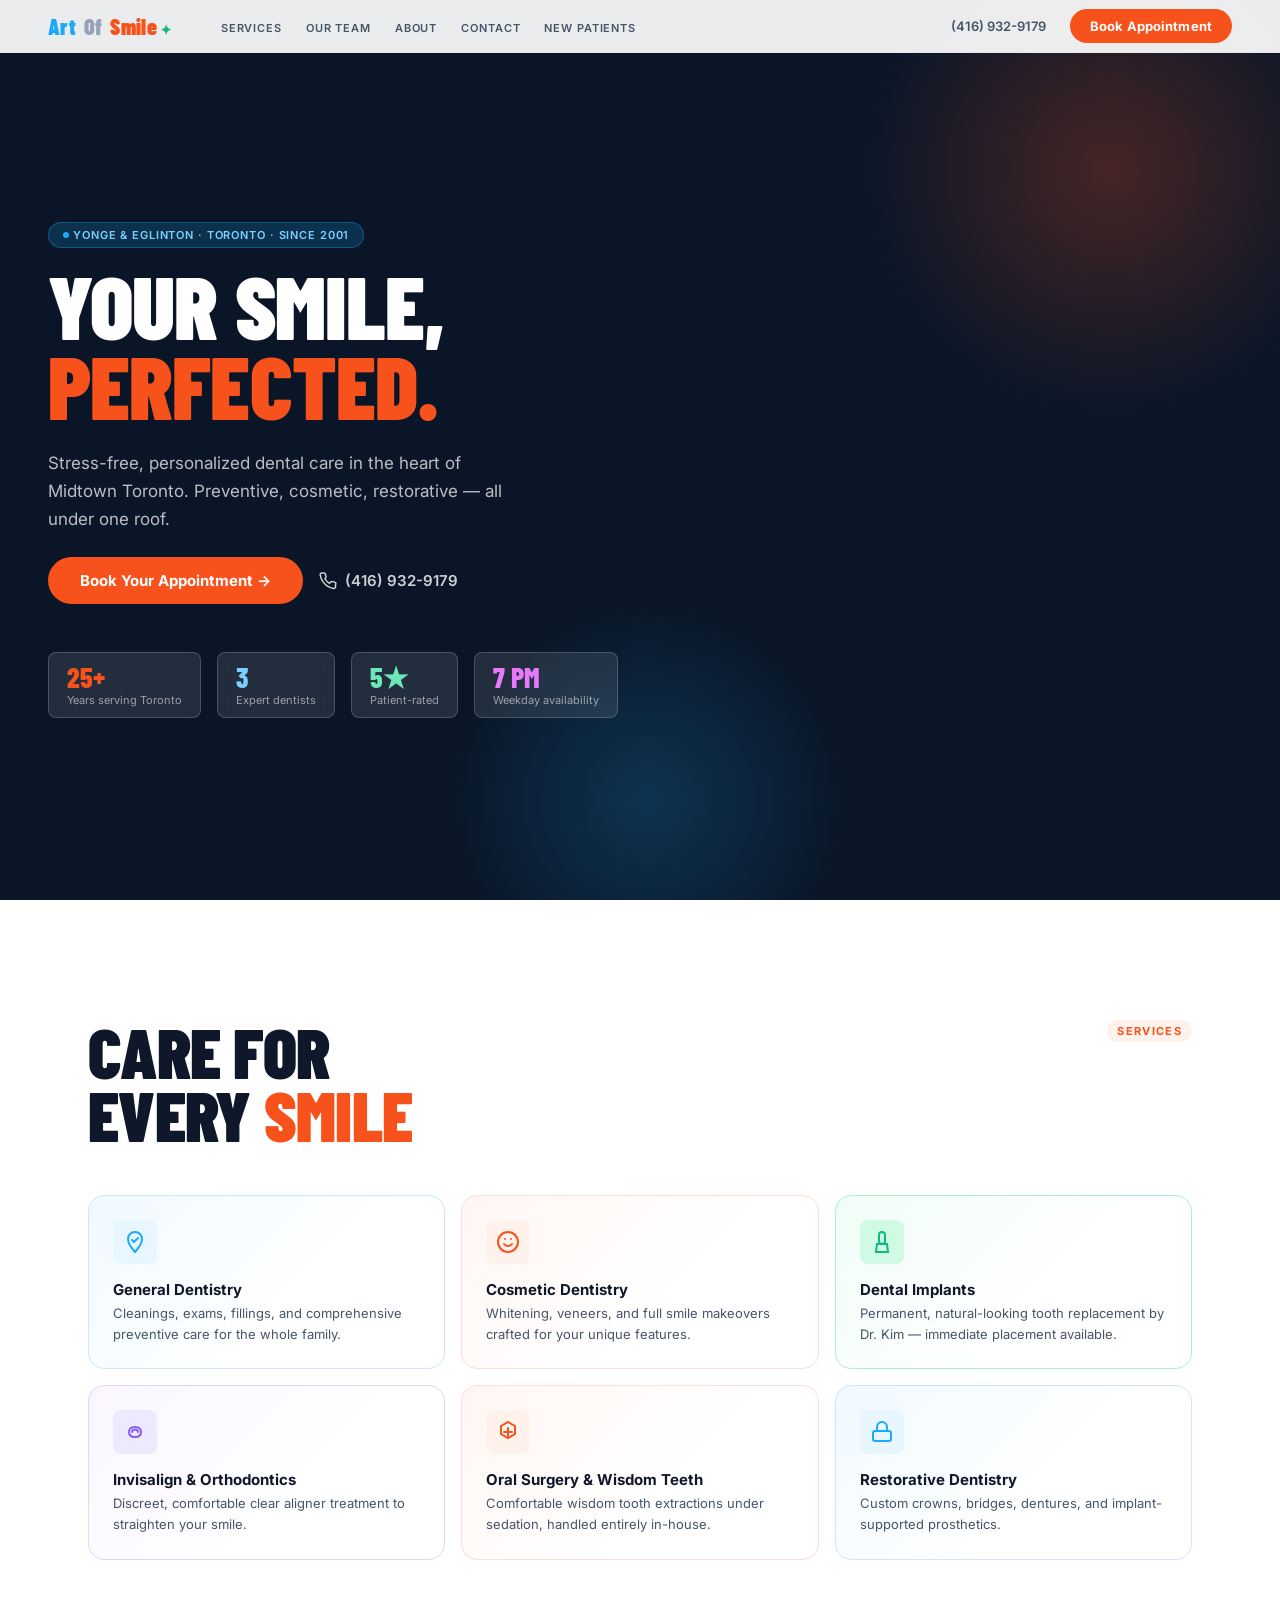
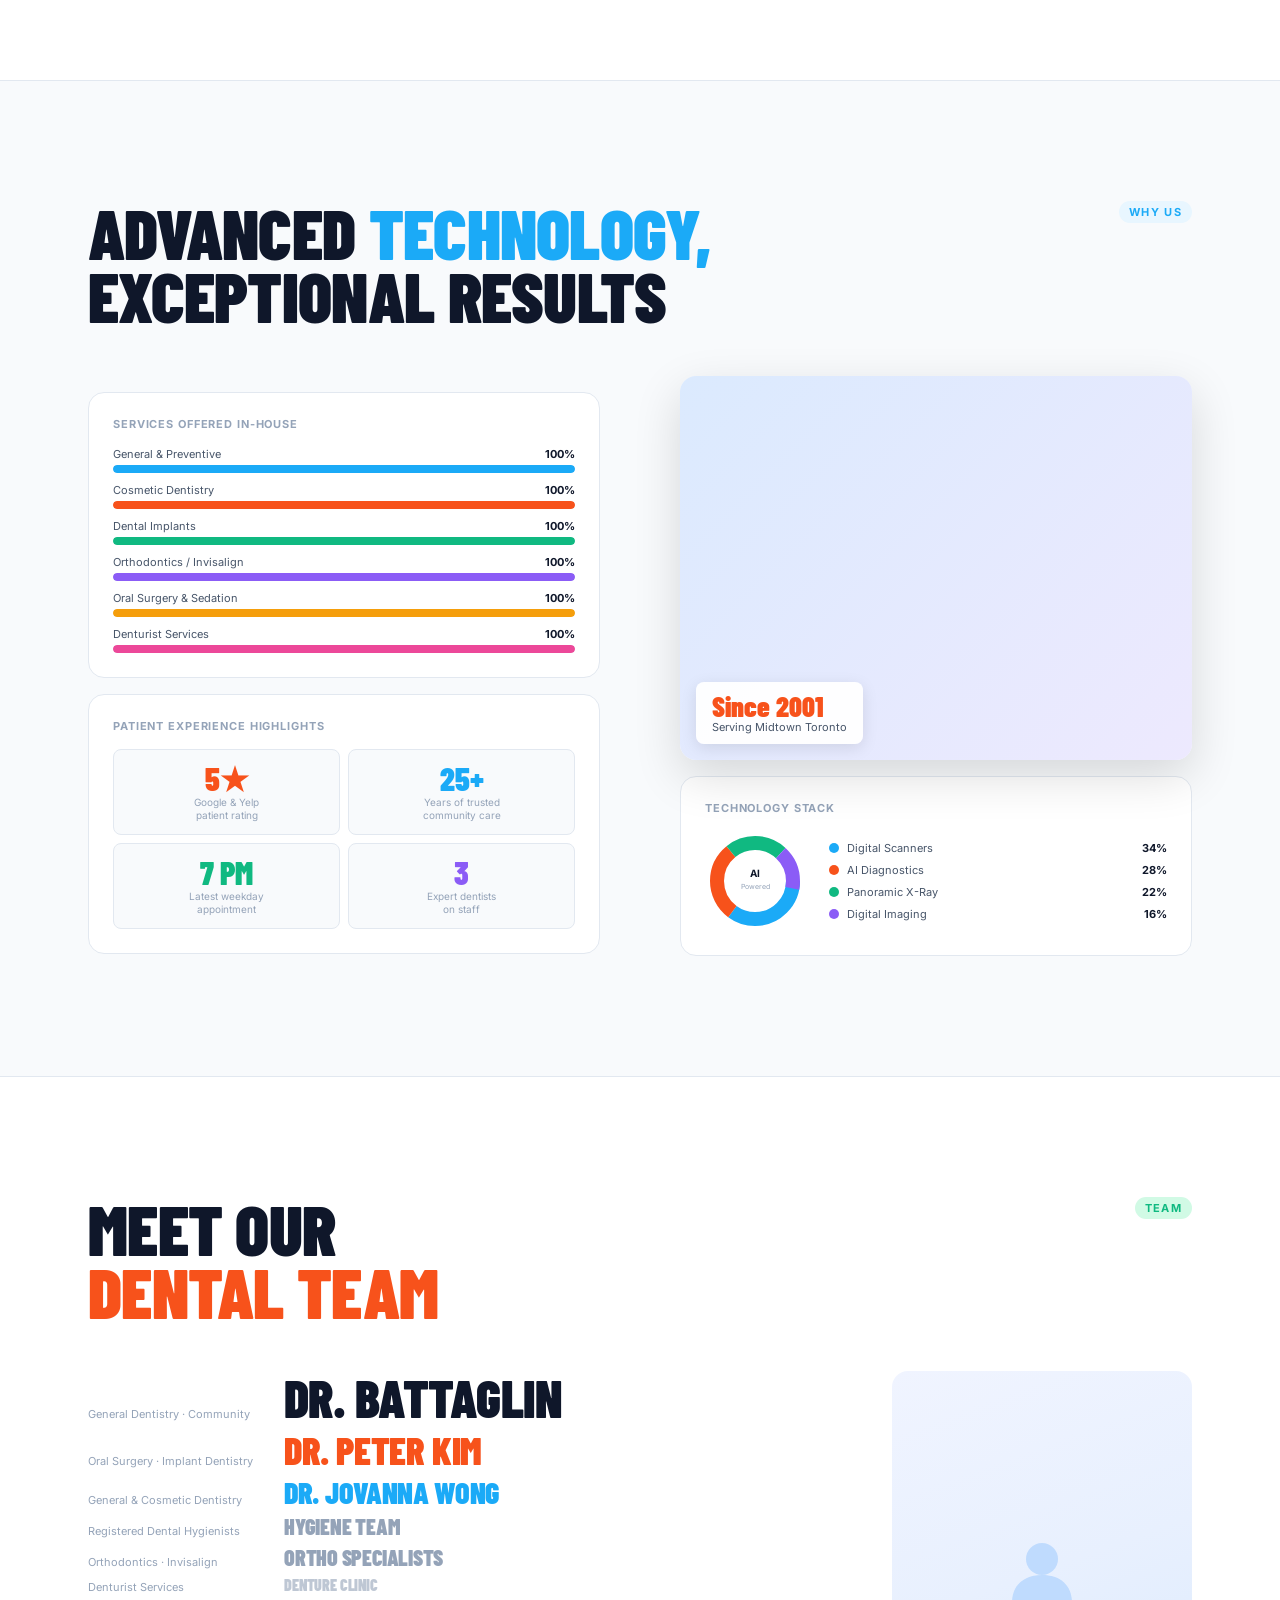
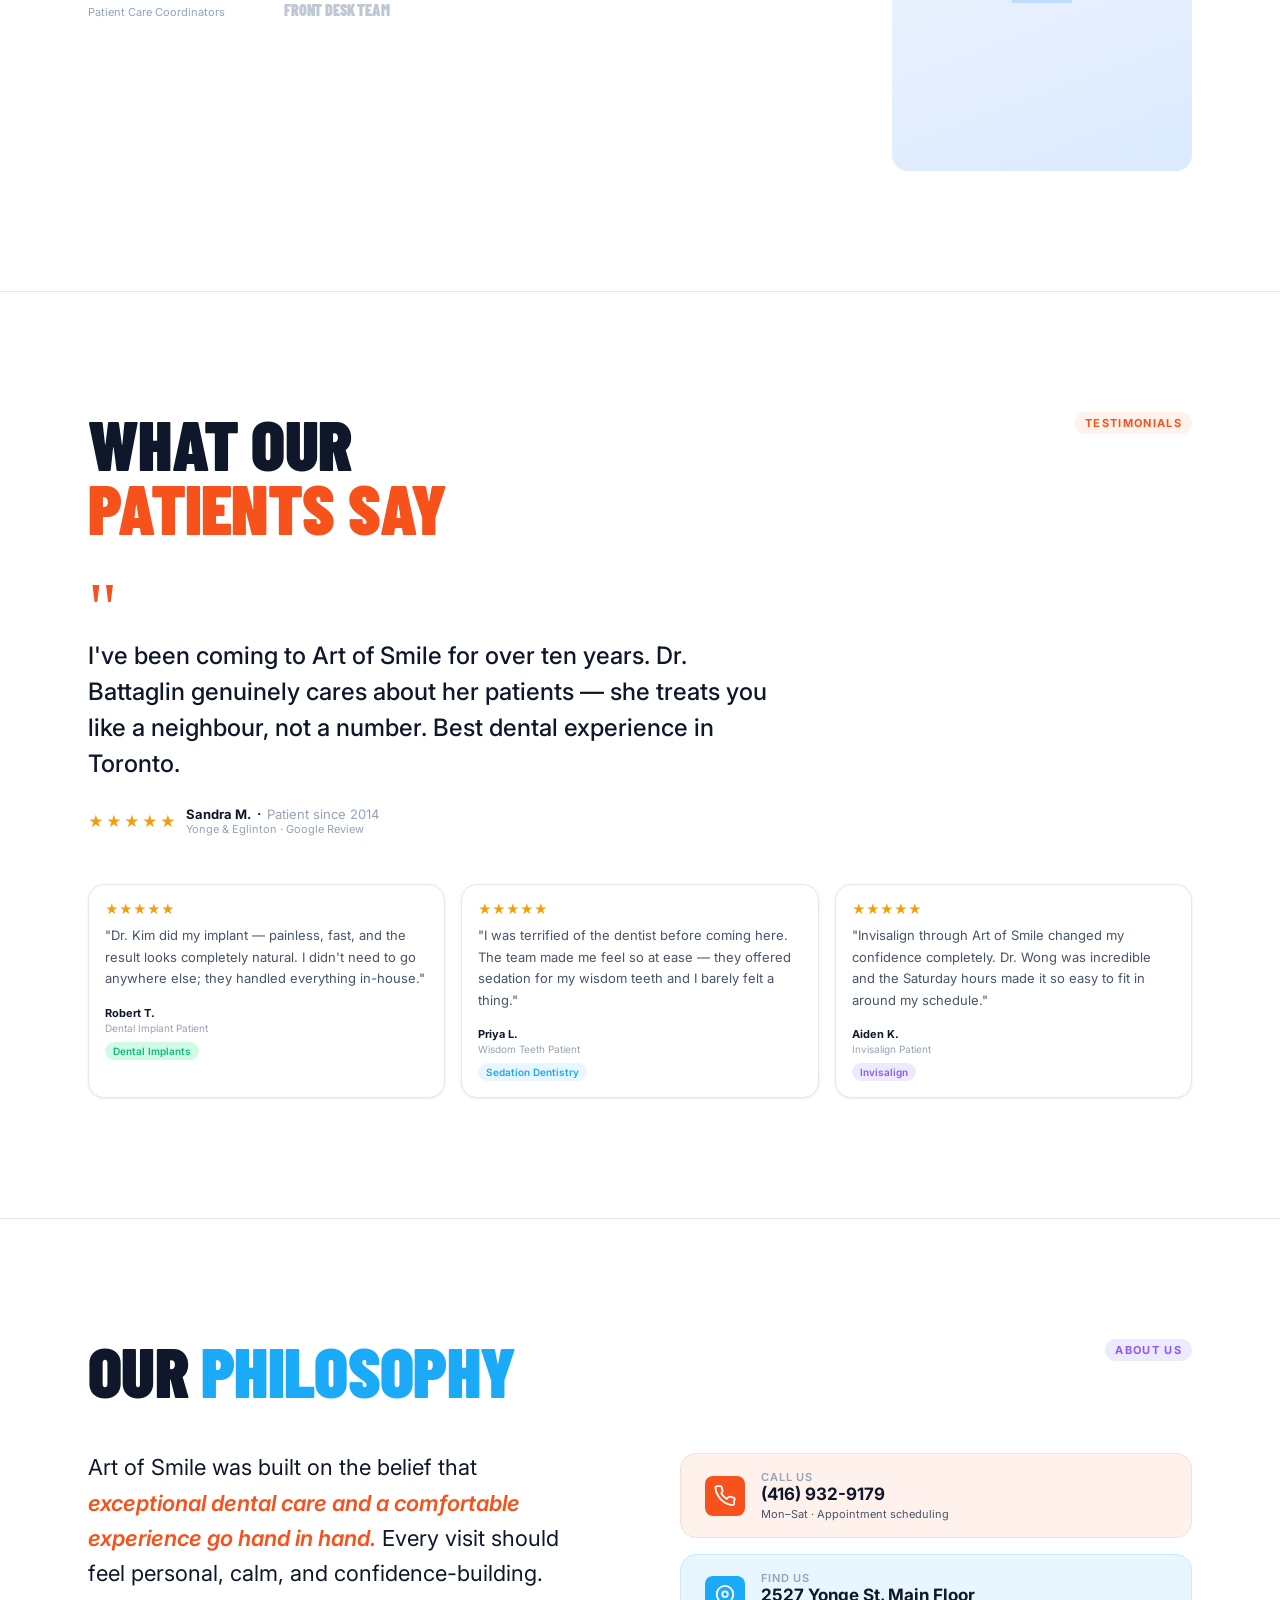
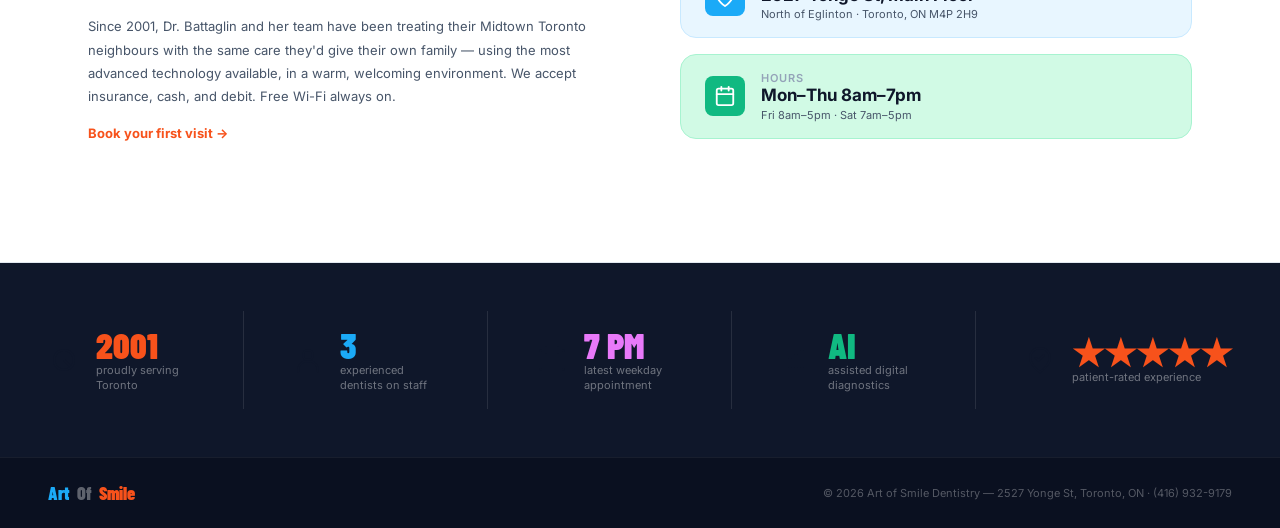
==== index.html @ 2000c1a5 "Refactor single-file nexa.html into multi-file project structure - Extract CSS into css/styles.css -" ====
<!DOCTYPE html>
<html lang="en">

<head>
  <meta charset="UTF-8">
  <meta name="viewport" content="width=device-width, initial-scale=1.0">
  <title>Art of Smile Dentistry — Yonge & Eglinton, Toronto</title>
  <link rel="preconnect" href="https://fonts.googleapis.com">
  <link rel="preconnect" href="https://fonts.gstatic.com" crossorigin>
  <link
    href="https://fonts.googleapis.com/css2?family=Barlow+Condensed:wght@700;800;900&family=Inter:wght@400;500;600;700&display=swap"
    rel="stylesheet">
  <link rel="stylesheet" href="css/styles.css">
</head>

<body>

  <!-- NAV -->
  <nav>
    <div class="nav-inner">
      <div class="nav-logo">
        <span class="word-art">Art</span>
        <span class="word-of">&nbsp;Of&nbsp;</span>
        <span class="word-smile">Smile</span>
        <span class="word-star">✦</span>
      </div>
      <ul class="nav-links">
        <li><a href="#">Services</a></li>
        <li><a href="#">Our Team</a></li>
        <li><a href="#">About</a></li>
        <li><a href="#">Contact</a></li>
        <li><a href="#">New Patients</a></li>
      </ul>
      <div class="nav-actions">
        <a href="tel:4169329179" class="btn-ghost">(416) 932-9179</a>
        <a href="#" class="btn-cta">Book Appointment</a>
      </div>
    </div>
  </nav>

  <!-- HERO -->
  <section class="hero">
    <div class="hero-img"></div>
    <div class="hero-overlay"></div>
    <div class="hero-blob-1"></div>
    <div class="hero-blob-2"></div>

    <div class="hero-content container">
      <div class="hero-pill">Yonge &amp; Eglinton · Toronto · Since 2001</div>
      <h1 class="hero-h1">Your Smile,<br><span class="highlight">Perfected.</span></h1>
      <p class="hero-sub">Stress-free, personalized dental care in the heart of Midtown Toronto. Preventive, cosmetic,
        restorative — all under one roof.</p>
      <div class="hero-actions">
        <a href="#" class="hero-cta">Book Your Appointment →</a>
        <a href="tel:4169329179" class="hero-tel">
          <svg viewBox="0 0 24 24" fill="none" stroke="currentColor" stroke-width="2" stroke-linecap="round">
            <path
              d="M22 16.92v3a2 2 0 0 1-2.18 2 19.79 19.79 0 0 1-8.63-3.07A19.5 19.5 0 0 1 4.69 12 19.79 19.79 0 0 1 1.61 3.4 2 2 0 0 1 3.6 1.22h3a2 2 0 0 1 2 1.72c.13 1.01.36 2 .7 2.96a2 2 0 0 1-.45 2.11L7.91 9a16 16 0 0 0 6.09 6.09l1.79-1.79a2 2 0 0 1 2.11-.45c.96.34 1.95.57 2.96.7a2 2 0 0 1 1.72 2.03z" />
          </svg>
          (416) 932-9179
        </a>
      </div>
      <div class="hero-stats">
        <div class="hero-stat-chip">
          <span class="num orange">25+</span>
          <span class="lbl">Years serving Toronto</span>
        </div>
        <div class="hero-stat-chip">
          <span class="num blue">3</span>
          <span class="lbl">Expert dentists</span>
        </div>
        <div class="hero-stat-chip">
          <span class="num green">5★</span>
          <span class="lbl">Patient-rated</span>
        </div>
        <div class="hero-stat-chip">
          <span class="num" style="color:#e879f9;">7 PM</span>
          <span class="lbl">Weekday availability</span>
        </div>
      </div>
    </div>
  </section>

  <!-- SERVICES -->
  <section class="services-section">
    <div class="container">
      <div class="section-header">
        <h2 class="section-h2">Care for<br>every <span class="accent">smile</span></h2>
        <span class="section-badge badge-orange">Services</span>
      </div>

      <div class="services-grid">
        <!-- General -->
        <div class="service-card card-blue">
          <div class="service-icon icon-blue">
            <svg viewBox="0 0 24 24" fill="none" stroke="#1baaf7" stroke-width="2" stroke-linecap="round">
              <path d="M12 2C8 2 5 5 5 9c0 5.25 7 13 7 13s7-7.75 7-13c0-4-3-7-7-7z" />
              <path d="M9 10l2 2 4-4" />
            </svg>
          </div>
          <div class="service-title">General Dentistry</div>
          <div class="service-desc">Cleanings, exams, fillings, and comprehensive preventive care for the whole family.
          </div>
        </div>

        <!-- Cosmetic -->
        <div class="service-card card-orange">
          <div class="service-icon icon-orange">
            <svg viewBox="0 0 24 24" fill="none" stroke="#f7521b" stroke-width="2" stroke-linecap="round">
              <circle cx="12" cy="12" r="10" />
              <path d="M8 14s1.5 2 4 2 4-2 4-2" />
              <line x1="9" y1="9" x2="9.01" y2="9" />
              <line x1="15" y1="9" x2="15.01" y2="9" />
            </svg>
          </div>
          <div class="service-title">Cosmetic Dentistry</div>
          <div class="service-desc">Whitening, veneers, and full smile makeovers crafted for your unique features.</div>
        </div>

        <!-- Implants -->
        <div class="service-card card-green">
          <div class="service-icon icon-green">
            <svg viewBox="0 0 24 24" fill="none" stroke="#10b981" stroke-width="2" stroke-linecap="round">
              <rect x="9" y="2" width="6" height="12" rx="3" />
              <path d="M7 14h10l1 8H6l1-8z" />
            </svg>
          </div>
          <div class="service-title">Dental Implants</div>
          <div class="service-desc">Permanent, natural-looking tooth replacement by Dr. Kim — immediate placement
            available.</div>
        </div>

        <!-- Invisalign -->
        <div class="service-card card-purple">
          <div class="service-icon icon-purple">
            <svg viewBox="0 0 24 24" fill="none" stroke="#8b5cf6" stroke-width="2" stroke-linecap="round">
              <path d="M6 12 Q6 7 12 7 Q18 7 18 12 Q18 17 12 17 Q6 17 6 12Z" />
              <path d="M9 12 Q9 9.5 12 9.5 Q15 9.5 15 12" />
            </svg>
          </div>
          <div class="service-title">Invisalign &amp; Orthodontics</div>
          <div class="service-desc">Discreet, comfortable clear aligner treatment to straighten your smile.</div>
        </div>

        <!-- Oral Surgery -->
        <div class="service-card card-orange">
          <div class="service-icon icon-orange">
            <svg viewBox="0 0 24 24" fill="none" stroke="#f7521b" stroke-width="2" stroke-linecap="round">
              <path d="M12 2l7 4v8l-7 4-7-4V6l7-4z" />
              <path d="M12 8v8M8 12h8" />
            </svg>
          </div>
          <div class="service-title">Oral Surgery &amp; Wisdom Teeth</div>
          <div class="service-desc">Comfortable wisdom tooth extractions under sedation, handled entirely in-house.
          </div>
        </div>

        <!-- Restorative -->
        <div class="service-card card-blue">
          <div class="service-icon icon-blue">
            <svg viewBox="0 0 24 24" fill="none" stroke="#1baaf7" stroke-width="2" stroke-linecap="round">
              <rect x="3" y="11" width="18" height="10" rx="2" />
              <path d="M7 11V7a5 5 0 0 1 10 0v4" />
            </svg>
          </div>
          <div class="service-title">Restorative Dentistry</div>
          <div class="service-desc">Custom crowns, bridges, dentures, and implant-supported prosthetics.</div>
        </div>
      </div>
    </div>
  </section>

  <!-- WHY CHOOSE US -->
  <section class="why-section">
    <div class="container">
      <div class="section-header">
        <h2 class="section-h2">Advanced <span class="blue">technology,</span><br>exceptional results</h2>
        <span class="section-badge badge-blue">Why Us</span>
      </div>

      <div class="why-grid">
        <!-- Left column: charts -->
        <div>
          <!-- Services breakdown bar chart -->
          <div class="chart-card">
            <div class="chart-card-title">Services offered in-house</div>
            <div class="hbar-list">
              <div class="hbar-row">
                <div class="hbar-meta">
                  <span class="hbar-label">General &amp; Preventive</span>
                  <span class="hbar-val">100%</span>
                </div>
                <div class="hbar-track">
                  <div class="hbar-fill" style="width:100%;background:#1baaf7;"></div>
                </div>
              </div>
              <div class="hbar-row">
                <div class="hbar-meta">
                  <span class="hbar-label">Cosmetic Dentistry</span>
                  <span class="hbar-val">100%</span>
                </div>
                <div class="hbar-track">
                  <div class="hbar-fill" style="width:100%;background:#f7521b;"></div>
                </div>
              </div>
              <div class="hbar-row">
                <div class="hbar-meta">
                  <span class="hbar-label">Dental Implants</span>
                  <span class="hbar-val">100%</span>
                </div>
                <div class="hbar-track">
                  <div class="hbar-fill" style="width:100%;background:#10b981;"></div>
                </div>
              </div>
              <div class="hbar-row">
                <div class="hbar-meta">
                  <span class="hbar-label">Orthodontics / Invisalign</span>
                  <span class="hbar-val">100%</span>
                </div>
                <div class="hbar-track">
                  <div class="hbar-fill" style="width:100%;background:#8b5cf6;"></div>
                </div>
              </div>
              <div class="hbar-row">
                <div class="hbar-meta">
                  <span class="hbar-label">Oral Surgery &amp; Sedation</span>
                  <span class="hbar-val">100%</span>
                </div>
                <div class="hbar-track">
                  <div class="hbar-fill" style="width:100%;background:#f59e0b;"></div>
                </div>
              </div>
              <div class="hbar-row">
                <div class="hbar-meta">
                  <span class="hbar-label">Denturist Services</span>
                  <span class="hbar-val">100%</span>
                </div>
                <div class="hbar-track">
                  <div class="hbar-fill" style="width:100%;background:#ec4899;"></div>
                </div>
              </div>
            </div>
          </div>

          <!-- Patient experience stats grid -->
          <div class="chart-card" style="margin-top:var(--space-md);">
            <div class="chart-card-title">Patient experience highlights</div>
            <div class="gauge-grid">
              <div class="gauge-item">
                <div class="gauge-num" style="color:var(--color-accent-1);">5★</div>
                <div class="gauge-lbl">Google &amp; Yelp<br>patient rating</div>
              </div>
              <div class="gauge-item">
                <div class="gauge-num" style="color:var(--color-accent-2);">25+</div>
                <div class="gauge-lbl">Years of trusted<br>community care</div>
              </div>
              <div class="gauge-item">
                <div class="gauge-num" style="color:var(--color-accent-3);">7 PM</div>
                <div class="gauge-lbl">Latest weekday<br>appointment</div>
              </div>
              <div class="gauge-item">
                <div class="gauge-num" style="color:#8b5cf6;">3</div>
                <div class="gauge-lbl">Expert dentists<br>on staff</div>
              </div>
            </div>
          </div>
        </div>

        <!-- Right column: about image + donut -->
        <div>
          <!-- About photo from their website -->
          <div class="about-img-block">
            <img src="https://artofsmile.ca/wp-content/uploads/2025/05/about.jpg" alt="Art of Smile Dentistry clinic"
              onerror="this.style.display='none';this.parentElement.style.background='linear-gradient(135deg,#dbeafe,#ede9fe)'">
            <div class="about-img-badge">
              <div class="badge-num">Since 2001</div>
              <div class="badge-lbl">Serving Midtown Toronto</div>
            </div>
          </div>

          <!-- Technology donut chart -->
          <div class="chart-card" style="margin-top:var(--space-md);">
            <div class="chart-card-title">Technology stack</div>
            <div class="donut-wrap">
              <svg class="donut-svg" viewBox="0 0 100 100">
                <!-- Background circle -->
                <circle cx="50" cy="50" r="38" fill="none" stroke="#f1f5f9" stroke-width="14" />
                <!-- Digital Scanners: 34% -->
                <circle cx="50" cy="50" r="38" fill="none" stroke="#1baaf7" stroke-width="14"
                  stroke-dasharray="83.8 155.2" stroke-dashoffset="0" stroke-linecap="butt" />
                <!-- AI Diagnostics: 28% -->
                <circle cx="50" cy="50" r="38" fill="none" stroke="#f7521b" stroke-width="14" stroke-dasharray="69 170"
                  stroke-dashoffset="-83.8" stroke-linecap="butt" />
                <!-- Panoramic X-Ray: 22% -->
                <circle cx="50" cy="50" r="38" fill="none" stroke="#10b981" stroke-width="14"
                  stroke-dasharray="54.2 184.8" stroke-dashoffset="-152.8" stroke-linecap="butt" />
                <!-- Other: 16% -->
                <circle cx="50" cy="50" r="38" fill="none" stroke="#8b5cf6" stroke-width="14"
                  stroke-dasharray="39.4 199.6" stroke-dashoffset="-207" stroke-linecap="butt" />
                <text x="50" y="46" text-anchor="middle" fill="#0f172a" font-size="10" font-weight="700"
                  font-family="Inter,sans-serif">AI</text>
                <text x="50" y="58" text-anchor="middle" fill="#94a3b8" font-size="7"
                  font-family="Inter,sans-serif">Powered</text>
              </svg>
              <div class="donut-legend">
                <div class="legend-row">
                  <div class="legend-dot" style="background:#1baaf7;"></div>
                  <span class="legend-label">Digital Scanners</span>
                  <span class="legend-val">34%</span>
                </div>
                <div class="legend-row">
                  <div class="legend-dot" style="background:#f7521b;"></div>
                  <span class="legend-label">AI Diagnostics</span>
                  <span class="legend-val">28%</span>
                </div>
                <div class="legend-row">
                  <div class="legend-dot" style="background:#10b981;"></div>
                  <span class="legend-label">Panoramic X-Ray</span>
                  <span class="legend-val">22%</span>
                </div>
                <div class="legend-row">
                  <div class="legend-dot" style="background:#8b5cf6;"></div>
                  <span class="legend-label">Digital Imaging</span>
                  <span class="legend-val">16%</span>
                </div>
              </div>
            </div>
          </div>
        </div>
      </div>
    </div>
  </section>

  <!-- OUR TEAM -->
  <section class="team-section">
    <div class="container">
      <div class="section-header">
        <h2 class="section-h2">Meet our<br><span class="accent">dental team</span></h2>
        <span class="section-badge badge-green">Team</span>
      </div>

      <div class="team-layout">
        <div class="team-list">
          <div class="team-member">
            <span class="team-role">General Dentistry · Community</span>
            <span class="team-name featured">DR. BATTAGLIN</span>
          </div>
          <div class="team-member">
            <span class="team-role">Oral Surgery · Implant Dentistry</span>
            <span class="team-name large">DR. PETER KIM</span>
          </div>
          <div class="team-member">
            <span class="team-role">General &amp; Cosmetic Dentistry</span>
            <span class="team-name medium">DR. JOVANNA WONG</span>
          </div>
          <div class="team-member">
            <span class="team-role">Registered Dental Hygienists</span>
            <span class="team-name small">HYGIENE TEAM</span>
          </div>
          <div class="team-member">
            <span class="team-role">Orthodontics · Invisalign</span>
            <span class="team-name small">ORTHO SPECIALISTS</span>
          </div>
          <div class="team-member">
            <span class="team-role">Denturist Services</span>
            <span class="team-name xsmall">DENTURE CLINIC</span>
          </div>
          <div class="team-member">
            <span class="team-role">Patient Care Coordinators</span>
            <span class="team-name xsmall">FRONT DESK TEAM</span>
          </div>
        </div>

        <div class="team-photo">
          <img src="https://artofsmile.ca/wp-content/smush-webp/2025/04/Group-1-1.png.webp"
            alt="Art of Smile Dental Team"
            onerror="this.style.display='none';this.parentElement.querySelector('.team-photo-placeholder').style.display='flex'">
          <div class="team-photo-placeholder" style="display:none;">
            <svg viewBox="0 0 80 80" xmlns="http://www.w3.org/2000/svg">
              <circle cx="40" cy="28" r="16" fill="#bfdbfe" />
              <path d="M10 72 C10 54 22 44 40 44 C58 44 70 54 70 72" fill="#bfdbfe" />
            </svg>
          </div>
        </div>
      </div>
    </div>
  </section>

  <!-- TESTIMONIALS -->
  <section class="testimonial-section">
    <div class="container">
      <div class="section-header">
        <h2 class="section-h2">What our<br><span class="accent">patients say</span></h2>
        <span class="section-badge badge-orange">Testimonials</span>
      </div>

      <div class="testimonial-lead">
        <span class="quote-mark">"</span>
        <p class="quote-text">I've been coming to Art of Smile for over ten years. Dr. Battaglin genuinely cares about
          her patients — she treats you like a neighbour, not a number. Best dental experience in Toronto.</p>
        <div class="quote-attr">
          <span class="quote-stars">★★★★★</span>
          <div>
            <div class="quote-author">Sandra M. &nbsp;·&nbsp; <span
                style="font-weight:400;color:var(--color-text-muted)">Patient since 2014</span></div>
            <div class="quote-role">Yonge &amp; Eglinton · Google Review</div>
          </div>
        </div>
      </div>

      <div class="testimonial-cards">
        <div class="tcard">
          <div class="tcard-stars">★★★★★</div>
          <p class="tcard-quote">"Dr. Kim did my implant — painless, fast, and the result looks completely natural. I
            didn't need to go anywhere else; they handled everything in-house."</p>
          <div class="tcard-author">Robert T.</div>
          <div class="tcard-role">Dental Implant Patient</div>
          <span class="tcard-tag badge-green">Dental Implants</span>
        </div>

        <div class="tcard">
          <div class="tcard-stars">★★★★★</div>
          <p class="tcard-quote">"I was terrified of the dentist before coming here. The team made me feel so at ease —
            they offered sedation for my wisdom teeth and I barely felt a thing."</p>
          <div class="tcard-author">Priya L.</div>
          <div class="tcard-role">Wisdom Teeth Patient</div>
          <span class="tcard-tag badge-blue">Sedation Dentistry</span>
        </div>

        <div class="tcard">
          <div class="tcard-stars">★★★★★</div>
          <p class="tcard-quote">"Invisalign through Art of Smile changed my confidence completely. Dr. Wong was
            incredible and the Saturday hours made it so easy to fit in around my schedule."</p>
          <div class="tcard-author">Aiden K.</div>
          <div class="tcard-role">Invisalign Patient</div>
          <span class="tcard-tag badge-purple">Invisalign</span>
        </div>
      </div>
    </div>
  </section>

  <!-- PHILOSOPHY & CONTACT -->
  <section class="philosophy-section">
    <div class="container">
      <div class="section-header">
        <h2 class="section-h2">Our <span class="blue">philosophy</span></h2>
        <span class="section-badge badge-purple">About Us</span>
      </div>

      <div class="philosophy-layout">
        <div>
          <p class="philosophy-text">Art of Smile was built on the belief that <em>exceptional dental care and a
              comfortable experience go hand in hand.</em> Every visit should feel personal, calm, and
            confidence-building.</p>
          <p class="philosophy-sub">Since 2001, Dr. Battaglin and her team have been treating their Midtown Toronto
            neighbours with the same care they'd give their own family — using the most advanced technology available,
            in a warm, welcoming environment. We accept insurance, cash, and debit. Free Wi-Fi always on.</p>
          <a href="#" class="philosophy-cta">Book your first visit →</a>
        </div>

        <div class="contact-cards">
          <div class="contact-card orange-card">
            <div class="contact-card-icon icon-bg-orange">
              <svg viewBox="0 0 24 24" fill="none" stroke="white" stroke-width="2" stroke-linecap="round">
                <path
                  d="M22 16.92v3a2 2 0 0 1-2.18 2 19.79 19.79 0 0 1-8.63-3.07A19.5 19.5 0 0 1 4.69 12 19.79 19.79 0 0 1 1.61 3.4 2 2 0 0 1 3.6 1.22h3a2 2 0 0 1 2 1.72c.13 1.01.36 2 .7 2.96a2 2 0 0 1-.45 2.11L7.91 9a16 16 0 0 0 6.09 6.09l1.79-1.79a2 2 0 0 1 2.11-.45c.96.34 1.95.57 2.96.7a2 2 0 0 1 1.72 2.03z" />
              </svg>
            </div>
            <div>
              <div class="contact-card-label">Call Us</div>
              <div class="contact-card-value">(416) 932-9179</div>
              <div class="contact-card-sub">Mon–Sat · Appointment scheduling</div>
            </div>
          </div>

          <div class="contact-card blue-card">
            <div class="contact-card-icon icon-bg-blue">
              <svg viewBox="0 0 24 24" fill="none" stroke="white" stroke-width="2" stroke-linecap="round">
                <path d="M21 10c0 7-9 13-9 13s-9-6-9-13a9 9 0 0 1 18 0z" />
                <circle cx="12" cy="10" r="3" />
              </svg>
            </div>
            <div>
              <div class="contact-card-label">Find Us</div>
              <div class="contact-card-value">2527 Yonge St, Main Floor</div>
              <div class="contact-card-sub">North of Eglinton · Toronto, ON M4P 2H9</div>
            </div>
          </div>

          <div class="contact-card green-card">
            <div class="contact-card-icon icon-bg-green">
              <svg viewBox="0 0 24 24" fill="none" stroke="white" stroke-width="2" stroke-linecap="round">
                <rect x="3" y="4" width="18" height="18" rx="2" />
                <line x1="16" y1="2" x2="16" y2="6" />
                <line x1="8" y1="2" x2="8" y2="6" />
                <line x1="3" y1="10" x2="21" y2="10" />
              </svg>
            </div>
            <div>
              <div class="contact-card-label">Hours</div>
              <div class="contact-card-value">Mon–Thu 8am–7pm</div>
              <div class="contact-card-sub">Fri 8am–5pm · Sat 7am–5pm</div>
            </div>
          </div>
        </div>
      </div>
    </div>
  </section>

  <!-- FOOTER STATS -->
  <footer class="footer-stats">
    <div class="container" style="max-width:100%;padding:0;">
      <div class="stats-grid">
        <div class="stat-item">
          <svg class="stat-icon" viewBox="0 0 32 32">
            <circle cx="16" cy="16" r="10" fill="none" stroke="currentColor" stroke-width="2" />
            <path d="M16 6 V16 L22 22" fill="none" stroke="currentColor" stroke-width="2" stroke-linecap="round"
              stroke-linejoin="round" />
          </svg>
          <div>
            <div class="stat-num orange">2001</div>
            <div class="stat-desc">proudly serving Toronto</div>
          </div>
        </div>
        <div class="stat-item">
          <svg class="stat-icon" viewBox="0 0 32 32">
            <circle cx="16" cy="11" r="5" fill="none" stroke="currentColor" stroke-width="2" />
            <path d="M6 28 C6 21 10 17 16 17 C22 17 26 21 26 28" fill="none" stroke="currentColor" stroke-width="2"
              stroke-linecap="round" />
          </svg>
          <div>
            <div class="stat-num blue">3</div>
            <div class="stat-desc">experienced dentists on staff</div>
          </div>
        </div>
        <div class="stat-item">
          <svg class="stat-icon" viewBox="0 0 32 32">
            <rect x="4" y="6" width="24" height="20" rx="2" fill="none" stroke="currentColor" stroke-width="2" />
            <line x1="4" y1="12" x2="28" y2="12" stroke="currentColor" stroke-width="2" />
            <line x1="10" y1="3" x2="10" y2="9" stroke="currentColor" stroke-width="2" stroke-linecap="round" />
            <line x1="22" y1="3" x2="22" y2="9" stroke="currentColor" stroke-width="2" stroke-linecap="round" />
          </svg>
          <div>
            <div class="stat-num" style="color:#e879f9;">7 PM</div>
            <div class="stat-desc">latest weekday appointment</div>
          </div>
        </div>
        <div class="stat-item">
          <svg class="stat-icon" viewBox="0 0 32 32">
            <rect x="8" y="14" width="4" height="10" rx="1" fill="currentColor" />
            <rect x="14" y="10" width="4" height="14" rx="1" fill="currentColor" />
            <rect x="20" y="6" width="4" height="18" rx="1" fill="currentColor" />
          </svg>
          <div>
            <div class="stat-num green">AI</div>
            <div class="stat-desc">assisted digital diagnostics</div>
          </div>
        </div>
        <div class="stat-item" style="border-right:none;">
          <svg class="stat-icon" viewBox="0 0 32 32">
            <path d="M16 4C10 4 6 9 6 14c0 7 10 14 10 14s10-7 10-14c0-5-4-10-10-10z" fill="none" stroke="currentColor"
              stroke-width="2" />
            <path d="M12 14l2.5 2.5L20 11" fill="none" stroke="currentColor" stroke-width="2" stroke-linecap="round"
              stroke-linejoin="round" />
          </svg>
          <div>
            <div class="stat-num orange">★★★★★</div>
            <div class="stat-desc">patient-rated experience</div>
          </div>
        </div>
      </div>
    </div>
  </footer>

  <footer class="footer-nav">
    <div class="footer-nav-inner">
      <div class="footer-logo">
        <span class="word-art">Art</span>
        <span class="word-of">&nbsp;Of&nbsp;</span>
        <span class="word-smile">Smile</span>
      </div>
      <div class="footer-copy">© 2026 Art of Smile Dentistry — 2527 Yonge St, Toronto, ON · (416) 932-9179</div>
    </div>
  </footer>

</body>

<script src="js/main.js"></script>
</html>
---- css/styles.css ----
/* ===== DESIGN TOKENS ===== */
:root {
  /* Colors — Light Theme */
  --color-bg-primary: #ffffff;
  --color-bg-secondary: #f8fafc;
  --color-surface: #f1f5f9;
  --color-surface-subtle: #0000000a;
  --color-border: #e2e8f0;
  --color-text-primary: #0f172a;
  --color-text-secondary: #475569;
  --color-text-muted: #94a3b8;

  /* Accents */
  --color-accent-1: #f7521b;
  --color-accent-1-bg: #fff1ec;
  --color-accent-1-dark: #d63c09;
  --color-accent-2: #1baaf7;
  --color-accent-2-bg: #e8f6ff;
  --color-accent-3: #10b981;
  --color-accent-3-bg: #d1fae5;
  --color-accent-4: #8b5cf6;
  --color-accent-4-bg: #ede9fe;
  --color-cta: #f7521b;
  --color-cta-text: #ffffff;

  /* Typography */
  --font-primary: 'Inter', sans-serif;
  --font-display: 'Barlow Condensed', sans-serif;

  --text-xs: 11px;
  --text-sm: 13px;
  --text-base: 15px;
  --text-lg: 17px;
  --text-xl: 20px;
  --text-2xl: 28px;
  --text-3xl: 40px;
  --text-4xl: 56px;
  --text-5xl: 72px;

  /* Spacing */
  --space-xs: 4px;
  --space-sm: 8px;
  --space-md: 16px;
  --space-lg: 24px;
  --space-xl: 48px;
  --space-2xl: 80px;
  --space-3xl: 120px;

  /* Radius */
  --radius-sm: 4px;
  --radius-md: 8px;
  --radius-lg: 16px;
  --radius-full: 9999px;

  /* Shadows */
  --shadow-sm: 0 1px 3px rgba(0, 0, 0, 0.08);
  --shadow-md: 0 4px 16px rgba(0, 0, 0, 0.1);
  --shadow-lg: 0 16px 48px rgba(0, 0, 0, 0.14);
}

/* ===== RESET & BASE ===== */
*,
*::before,
*::after {
  box-sizing: border-box;
  margin: 0;
  padding: 0;
}

html {
  scroll-behavior: smooth;
}

body {
  font-family: var(--font-primary);
  font-size: var(--text-base);
  background: var(--color-bg-primary);
  color: var(--color-text-primary);
  -webkit-font-smoothing: antialiased;
  overflow-x: hidden;
}

a {
  color: inherit;
  text-decoration: none;
}

img {
  display: block;
  max-width: 100%;
}

/* ===== LAYOUT ===== */
.container {
  max-width: 1200px;
  margin: 0 auto;
  padding: 0 var(--space-xl);
}

.section-badge {
  font-size: var(--text-xs);
  font-weight: 700;
  letter-spacing: 0.12em;
  text-transform: uppercase;
  padding: 4px 10px;
  border-radius: var(--radius-full);
  display: inline-block;
}

.badge-orange {
  background: var(--color-accent-1-bg);
  color: var(--color-accent-1);
}

.badge-blue {
  background: var(--color-accent-2-bg);
  color: var(--color-accent-2);
}

.badge-green {
  background: var(--color-accent-3-bg);
  color: var(--color-accent-3);
}

.badge-purple {
  background: var(--color-accent-4-bg);
  color: var(--color-accent-4);
}

/* ===== NAV ===== */
nav {
  position: fixed;
  top: 0;
  left: 0;
  right: 0;
  z-index: 100;
  background: rgba(255, 255, 255, 0.92);
  backdrop-filter: blur(12px);
  -webkit-backdrop-filter: blur(12px);
  border-bottom: 1px solid var(--color-border);
}

.nav-inner {
  max-width: 1400px;
  margin: 0 auto;
  padding: 0 var(--space-xl);
  height: 52px;
  display: flex;
  align-items: center;
  gap: var(--space-xl);
}

.nav-logo {
  font-family: var(--font-display);
  font-size: 22px;
  font-weight: 900;
  letter-spacing: 0.02em;
  flex-shrink: 0;
  display: flex;
  align-items: baseline;
  gap: 3px;
}

.nav-logo .word-art {
  color: var(--color-accent-2);
}

.nav-logo .word-of {
  color: var(--color-text-muted);
}

.nav-logo .word-smile {
  color: var(--color-accent-1);
}

.nav-logo .word-star {
  color: var(--color-accent-3);
  font-size: 14px;
}

.nav-links {
  display: flex;
  gap: var(--space-lg);
  list-style: none;
  flex: 1;
}

.nav-links a {
  font-size: var(--text-xs);
  font-weight: 600;
  letter-spacing: 0.08em;
  text-transform: uppercase;
  color: var(--color-text-secondary);
  transition: color 0.2s;
}

.nav-links a:hover {
  color: var(--color-text-primary);
}

.nav-actions {
  display: flex;
  align-items: center;
  gap: var(--space-md);
}

.btn-ghost {
  font-size: var(--text-sm);
  font-weight: 600;
  color: var(--color-text-secondary);
  transition: color 0.2s;
  padding: var(--space-xs) var(--space-sm);
}

.btn-ghost:hover {
  color: var(--color-text-primary);
}

.btn-cta {
  font-size: var(--text-sm);
  font-weight: 700;
  background: var(--color-cta);
  color: var(--color-cta-text);
  padding: 9px 20px;
  border-radius: var(--radius-full);
  transition: background 0.2s, transform 0.15s;
  letter-spacing: 0.01em;
}

.btn-cta:hover {
  background: var(--color-accent-1-dark);
  transform: translateY(-1px);
}

/* ===== HERO ===== */
.hero {
  position: relative;
  min-height: 100vh;
  display: flex;
  align-items: center;
  overflow: hidden;
  background: #0a1628;
}

.hero-img {
  position: absolute;
  inset: 0;
  background-image: url('https://artofsmile.ca/wp-content/uploads/2025/04/hero-1-e1743525507138.png');
  background-size: cover;
  background-position: center top;
  opacity: 0.55;
}

.hero-overlay {
  position: absolute;
  inset: 0;
  background: linear-gradient(105deg,
      rgba(10, 22, 40, 0.92) 0%,
      rgba(10, 22, 40, 0.7) 45%,
      rgba(10, 22, 40, 0.25) 100%);
}

/* Decorative color blobs */
.hero-blob-1 {
  position: absolute;
  top: -80px;
  right: -80px;
  width: 500px;
  height: 500px;
  border-radius: 50%;
  background: radial-gradient(circle, rgba(247, 82, 27, 0.25) 0%, transparent 70%);
  pointer-events: none;
}

.hero-blob-2 {
  position: absolute;
  bottom: -100px;
  left: 35%;
  width: 400px;
  height: 400px;
  border-radius: 50%;
  background: radial-gradient(circle, rgba(27, 170, 247, 0.2) 0%, transparent 70%);
  pointer-events: none;
}

.hero-content {
  position: relative;
  z-index: 2;
  padding: 120px var(--space-xl) var(--space-2xl);
  max-width: 1400px;
  margin: 0 auto;
  width: 100%;
}

.hero-pill {
  display: inline-flex;
  align-items: center;
  gap: var(--space-xs);
  background: rgba(27, 170, 247, 0.18);
  border: 1px solid rgba(27, 170, 247, 0.35);
  border-radius: var(--radius-full);
  padding: 5px 14px;
  font-size: var(--text-xs);
  font-weight: 600;
  letter-spacing: 0.08em;
  text-transform: uppercase;
  color: #7dcfff;
  margin-bottom: var(--space-md);
}

.hero-pill::before {
  content: '';
  width: 6px;
  height: 6px;
  border-radius: 50%;
  background: #1baaf7;
}

.hero-h1 {
  font-family: var(--font-display);
  font-size: clamp(52px, 7vw, 96px);
  font-weight: 900;
  line-height: 0.9;
  letter-spacing: -0.01em;
  text-transform: uppercase;
  color: #ffffff;
  max-width: 700px;
  margin-bottom: var(--space-lg);
}

.hero-h1 .highlight {
  color: var(--color-accent-1);
}

.hero-sub {
  font-size: var(--text-lg);
  color: rgba(255, 255, 255, 0.72);
  max-width: 460px;
  line-height: 1.65;
  margin-bottom: var(--space-lg);
}

.hero-actions {
  display: flex;
  align-items: center;
  gap: var(--space-md);
  flex-wrap: wrap;
}

.hero-cta {
  font-size: var(--text-base);
  font-weight: 700;
  background: var(--color-accent-1);
  color: #fff;
  padding: 14px 32px;
  border-radius: var(--radius-full);
  transition: background 0.2s, transform 0.15s;
}

.hero-cta:hover {
  background: var(--color-accent-1-dark);
  transform: translateY(-2px);
}

.hero-tel {
  font-size: var(--text-base);
  font-weight: 600;
  color: rgba(255, 255, 255, 0.8);
  display: flex;
  align-items: center;
  gap: 8px;
}

.hero-tel svg {
  width: 18px;
  height: 18px;
  flex-shrink: 0;
}

.hero-tel:hover {
  color: #fff;
}

/* Hero stat chips */
.hero-stats {
  display: flex;
  gap: var(--space-md);
  margin-top: var(--space-xl);
  flex-wrap: wrap;
}

.hero-stat-chip {
  background: rgba(255, 255, 255, 0.1);
  border: 1px solid rgba(255, 255, 255, 0.18);
  backdrop-filter: blur(8px);
  border-radius: var(--radius-md);
  padding: 10px 18px;
  display: flex;
  flex-direction: column;
}

.hero-stat-chip .num {
  font-family: var(--font-display);
  font-size: 28px;
  font-weight: 800;
  line-height: 1;
  color: #fff;
}

.hero-stat-chip .lbl {
  font-size: var(--text-xs);
  color: rgba(255, 255, 255, 0.55);
  margin-top: 2px;
}

.hero-stat-chip .num.orange {
  color: var(--color-accent-1);
}

.hero-stat-chip .num.blue {
  color: #7dcfff;
}

.hero-stat-chip .num.green {
  color: #6ee7b7;
}

/* ===== SERVICES SECTION ===== */
.services-section {
  background: var(--color-bg-primary);
  padding: var(--space-3xl) 0;
  border-bottom: 1px solid var(--color-border);
}

.section-header {
  display: flex;
  justify-content: space-between;
  align-items: flex-start;
  margin-bottom: var(--space-xl);
}

.section-h2 {
  font-family: var(--font-display);
  font-size: clamp(44px, 5.5vw, 72px);
  font-weight: 900;
  line-height: 0.9;
  letter-spacing: -0.01em;
  text-transform: uppercase;
  color: var(--color-text-primary);
}

.section-h2 .accent {
  color: var(--color-accent-1);
}

.section-h2 .blue {
  color: var(--color-accent-2);
}

.services-grid {
  display: grid;
  grid-template-columns: repeat(3, 1fr);
  gap: var(--space-md);
}

.service-card {
  border: 1.5px solid var(--color-border);
  border-radius: var(--radius-lg);
  padding: var(--space-lg);
  transition: transform 0.2s, box-shadow 0.2s, border-color 0.2s;
  background: var(--color-bg-primary);
}

.service-card:hover {
  transform: translateY(-4px);
  box-shadow: var(--shadow-md);
}

.service-card.card-orange {
  border-color: #fdddd4;
  background: linear-gradient(135deg, #fff6f3 0%, #fff 60%);
}

.service-card.card-orange:hover {
  border-color: var(--color-accent-1);
}

.service-card.card-blue {
  border-color: #c8e9ff;
  background: linear-gradient(135deg, #f0f9ff 0%, #fff 60%);
}

.service-card.card-blue:hover {
  border-color: var(--color-accent-2);
}

.service-card.card-green {
  border-color: #a7f3d0;
  background: linear-gradient(135deg, #f0fdf7 0%, #fff 60%);
}

.service-card.card-green:hover {
  border-color: var(--color-accent-3);
}

.service-card.card-purple {
  border-color: #ddd6fe;
  background: linear-gradient(135deg, #faf5ff 0%, #fff 60%);
}

.service-card.card-purple:hover {
  border-color: var(--color-accent-4);
}

.service-icon {
  width: 44px;
  height: 44px;
  border-radius: var(--radius-md);
  display: flex;
  align-items: center;
  justify-content: center;
  margin-bottom: var(--space-md);
}

.icon-orange {
  background: var(--color-accent-1-bg);
}

.icon-blue {
  background: var(--color-accent-2-bg);
}

.icon-green {
  background: var(--color-accent-3-bg);
}

.icon-purple {
  background: var(--color-accent-4-bg);
}

.service-icon svg {
  width: 24px;
  height: 24px;
}

.service-title {
  font-size: var(--text-base);
  font-weight: 700;
  color: var(--color-text-primary);
  margin-bottom: var(--space-xs);
}

.service-desc {
  font-size: var(--text-sm);
  color: var(--color-text-secondary);
  line-height: 1.6;
}

/* ===== WHY CHOOSE US ===== */
.why-section {
  background: var(--color-bg-secondary);
  padding: var(--space-3xl) 0;
  border-bottom: 1px solid var(--color-border);
}

.why-grid {
  display: grid;
  grid-template-columns: 1fr 1fr;
  gap: var(--space-2xl);
  align-items: start;
  margin-top: var(--space-xl);
}

/* Chart cards */
.chart-card {
  background: var(--color-bg-primary);
  border: 1.5px solid var(--color-border);
  border-radius: var(--radius-lg);
  padding: var(--space-lg);
  margin-top: var(--space-md);
}

.chart-card-title {
  font-size: var(--text-xs);
  font-weight: 700;
  letter-spacing: 0.08em;
  text-transform: uppercase;
  color: var(--color-text-muted);
  margin-bottom: var(--space-md);
}

/* Radial / donut progress */
.donut-wrap {
  display: flex;
  align-items: center;
  gap: var(--space-lg);
}

.donut-svg {
  width: 100px;
  height: 100px;
  flex-shrink: 0;
}

.donut-legend {
  display: flex;
  flex-direction: column;
  gap: var(--space-sm);
  flex: 1;
}

.legend-row {
  display: flex;
  align-items: center;
  gap: var(--space-sm);
  font-size: var(--text-xs);
}

.legend-dot {
  width: 10px;
  height: 10px;
  border-radius: 50%;
  flex-shrink: 0;
}

.legend-label {
  color: var(--color-text-secondary);
  flex: 1;
}

.legend-val {
  font-weight: 700;
  color: var(--color-text-primary);
}

/* Horizontal bar chart */
.hbar-list {
  display: flex;
  flex-direction: column;
  gap: 10px;
}

.hbar-row {
  display: flex;
  flex-direction: column;
  gap: 4px;
}

.hbar-meta {
  display: flex;
  justify-content: space-between;
  font-size: var(--text-xs);
}

.hbar-label {
  color: var(--color-text-secondary);
}

.hbar-val {
  font-weight: 700;
  color: var(--color-text-primary);
}

.hbar-track {
  height: 8px;
  background: var(--color-surface);
  border-radius: var(--radius-full);
  overflow: hidden;
}

.hbar-fill {
  height: 100%;
  border-radius: var(--radius-full);
  transition: width 1s ease;
}

/* Satisfaction gauge */
.gauge-grid {
  display: grid;
  grid-template-columns: repeat(2, 1fr);
  gap: var(--space-sm);
}

.gauge-item {
  background: var(--color-bg-secondary);
  border: 1px solid var(--color-border);
  border-radius: var(--radius-md);
  padding: 12px;
  text-align: center;
}

.gauge-num {
  font-family: var(--font-display);
  font-size: 32px;
  font-weight: 900;
  line-height: 1;
  margin-bottom: 2px;
}

.gauge-lbl {
  font-size: 10px;
  color: var(--color-text-muted);
  line-height: 1.3;
}

/* About image block */
.about-img-block {
  border-radius: var(--radius-lg);
  overflow: hidden;
  position: relative;
  aspect-ratio: 4/3;
  box-shadow: var(--shadow-lg);
}

.about-img-block img {
  width: 100%;
  height: 100%;
  object-fit: cover;
}

.about-img-badge {
  position: absolute;
  bottom: var(--space-md);
  left: var(--space-md);
  background: rgba(255, 255, 255, 0.95);
  border-radius: var(--radius-md);
  padding: 10px 16px;
  box-shadow: var(--shadow-md);
}

.about-img-badge .badge-num {
  font-family: var(--font-display);
  font-size: 28px;
  font-weight: 900;
  color: var(--color-accent-1);
  line-height: 1;
}

.about-img-badge .badge-lbl {
  font-size: var(--text-xs);
  color: var(--color-text-secondary);
}

/* ===== TEAM SECTION ===== */
.team-section {
  background: var(--color-bg-primary);
  padding: var(--space-3xl) 0;
  border-bottom: 1px solid var(--color-border);
}

.team-layout {
  display: grid;
  grid-template-columns: 1fr 300px;
  gap: var(--space-2xl);
  align-items: start;
  margin-top: var(--space-xl);
}

.team-list {
  display: flex;
  flex-direction: column;
  gap: var(--space-sm);
}

.team-member {
  display: flex;
  align-items: baseline;
  gap: var(--space-md);
}

.team-role {
  font-size: var(--text-xs);
  color: var(--color-text-muted);
  min-width: 180px;
  flex-shrink: 0;
}

.team-name {
  font-family: var(--font-display);
  font-weight: 900;
  letter-spacing: -0.01em;
  text-transform: uppercase;
  line-height: 1;
}

.team-name.featured {
  font-size: 52px;
  color: var(--color-text-primary);
}

.team-name.large {
  font-size: 38px;
  color: var(--color-accent-1);
}

.team-name.medium {
  font-size: 30px;
  color: var(--color-accent-2);
}

.team-name.small {
  font-size: 22px;
  color: var(--color-text-muted);
}

.team-name.xsmall {
  font-size: 16px;
  color: var(--color-text-muted);
  opacity: 0.6;
}

.team-photo {
  border-radius: var(--radius-lg);
  overflow: hidden;
  aspect-ratio: 3/4;
  background: var(--color-surface);
  position: relative;
}

.team-photo img {
  width: 100%;
  height: 100%;
  object-fit: cover;
}

.team-photo-placeholder {
  width: 100%;
  height: 100%;
  background: linear-gradient(160deg, #f0f4ff 0%, #e8f0fe 50%, #dbeafe 100%);
  display: flex;
  align-items: center;
  justify-content: center;
}

.team-photo-placeholder svg {
  width: 80px;
  height: 80px;
  fill: #bfdbfe;
}

/* ===== TESTIMONIALS ===== */
.testimonial-section {
  padding: var(--space-3xl) 0;
  border-bottom: 1px solid var(--color-border);
  background-image: url('https://artofsmile.ca/wp-content/smush-webp/2025/04/testimonial-bg.png.webp');
  background-size: cover;
  background-position: center;
  position: relative;
}

.testimonial-section::before {
  content: '';
  position: absolute;
  inset: 0;
  background: rgba(255, 255, 255, 0.93);
}

.testimonial-section .container {
  position: relative;
  z-index: 1;
}

.testimonial-lead {
  max-width: 680px;
  margin-bottom: var(--space-xl);
}

.quote-mark {
  font-family: Georgia, serif;
  font-size: 72px;
  line-height: 0.6;
  color: var(--color-accent-1);
  margin-bottom: var(--space-sm);
  display: block;
}

.quote-text {
  font-size: clamp(18px, 2.4vw, 24px);
  font-weight: 500;
  line-height: 1.5;
  color: var(--color-text-primary);
  margin-bottom: var(--space-lg);
}

.quote-attr {
  display: flex;
  align-items: center;
  gap: var(--space-sm);
}

.quote-stars {
  color: #f59e0b;
  font-size: var(--text-base);
  letter-spacing: 2px;
}

.quote-author {
  font-weight: 700;
  color: var(--color-text-primary);
  font-size: var(--text-sm);
}

.quote-role {
  font-size: var(--text-xs);
  color: var(--color-text-muted);
}

.testimonial-cards {
  display: grid;
  grid-template-columns: repeat(3, 1fr);
  gap: var(--space-md);
  margin-top: var(--space-xl);
}

.tcard {
  background: #fff;
  border: 1.5px solid var(--color-border);
  border-radius: var(--radius-lg);
  padding: var(--space-md);
  box-shadow: var(--shadow-sm);
  transition: transform 0.2s, box-shadow 0.2s;
}

.tcard:hover {
  transform: translateY(-3px);
  box-shadow: var(--shadow-md);
}

.tcard-stars {
  color: #f59e0b;
  font-size: var(--text-sm);
  margin-bottom: var(--space-sm);
}

.tcard-quote {
  font-size: var(--text-sm);
  color: var(--color-text-secondary);
  line-height: 1.65;
  margin-bottom: var(--space-md);
}

.tcard-author {
  font-size: var(--text-xs);
  font-weight: 700;
  color: var(--color-text-primary);
}

.tcard-role {
  font-size: 10px;
  color: var(--color-text-muted);
  margin-top: 2px;
}

.tcard-tag {
  display: inline-flex;
  align-items: center;
  gap: 4px;
  margin-top: var(--space-sm);
  font-size: 10px;
  font-weight: 600;
  padding: 3px 8px;
  border-radius: var(--radius-full);
}

/* ===== PHILOSOPHY ===== */
.philosophy-section {
  background: var(--color-bg-primary);
  padding: var(--space-3xl) 0;
  border-bottom: 1px solid var(--color-border);
}

.philosophy-layout {
  display: grid;
  grid-template-columns: 1fr 1fr;
  gap: var(--space-2xl);
  align-items: center;
  margin-top: var(--space-xl);
}

.philosophy-text {
  font-size: clamp(18px, 2vw, 22px);
  font-weight: 400;
  line-height: 1.6;
  color: var(--color-text-primary);
}

.philosophy-text em {
  font-style: italic;
  color: var(--color-accent-1);
  font-weight: 600;
}

.philosophy-sub {
  margin-top: var(--space-lg);
  font-size: var(--text-sm);
  color: var(--color-text-secondary);
  line-height: 1.8;
}

.philosophy-cta {
  display: inline-flex;
  align-items: center;
  gap: var(--space-xs);
  color: var(--color-accent-1);
  font-size: var(--text-sm);
  font-weight: 700;
  margin-top: var(--space-md);
}

.philosophy-cta:hover {
  opacity: 0.8;
}

.contact-cards {
  display: flex;
  flex-direction: column;
  gap: var(--space-md);
}

.contact-card {
  border-radius: var(--radius-lg);
  padding: var(--space-md) var(--space-lg);
  display: flex;
  align-items: center;
  gap: var(--space-md);
}

.contact-card.orange-card {
  background: var(--color-accent-1-bg);
  border: 1.5px solid #fdddd4;
}

.contact-card.blue-card {
  background: var(--color-accent-2-bg);
  border: 1.5px solid #c8e9ff;
}

.contact-card.green-card {
  background: var(--color-accent-3-bg);
  border: 1.5px solid #a7f3d0;
}

.contact-card-icon {
  width: 40px;
  height: 40px;
  border-radius: var(--radius-md);
  display: flex;
  align-items: center;
  justify-content: center;
  flex-shrink: 0;
}

.contact-card-icon svg {
  width: 22px;
  height: 22px;
}

.icon-bg-orange {
  background: var(--color-accent-1);
}

.icon-bg-blue {
  background: var(--color-accent-2);
}

.icon-bg-green {
  background: var(--color-accent-3);
}

.contact-card-label {
  font-size: var(--text-xs);
  color: var(--color-text-muted);
  text-transform: uppercase;
  letter-spacing: 0.08em;
  font-weight: 600;
}

.contact-card-value {
  font-size: var(--text-lg);
  font-weight: 700;
  color: var(--color-text-primary);
  line-height: 1.2;
}

.contact-card-sub {
  font-size: var(--text-xs);
  color: var(--color-text-secondary);
  margin-top: 2px;
}

/* ===== FOOTER STATS ===== */
.footer-stats {
  background: #0f172a;
  padding: var(--space-xl) 0;
}

.stats-grid {
  display: grid;
  grid-template-columns: repeat(5, 1fr);
}

.stat-item {
  display: flex;
  align-items: center;
  gap: var(--space-md);
  padding: var(--space-md) var(--space-xl);
  border-right: 1px solid rgba(255, 255, 255, 0.1);
}

.stat-item:last-child {
  border-right: none;
}

.stat-icon {
  width: 32px;
  height: 32px;
  flex-shrink: 0;
  fill: rgba(255, 255, 255, 0.35);
}

.stat-num {
  font-family: var(--font-display);
  font-size: 36px;
  font-weight: 900;
  line-height: 1;
  color: #fff;
}

.stat-num.orange {
  color: var(--color-accent-1);
}

.stat-num.blue {
  color: var(--color-accent-2);
}

.stat-num.green {
  color: var(--color-accent-3);
}

.stat-desc {
  font-size: var(--text-xs);
  color: rgba(255, 255, 255, 0.4);
  line-height: 1.4;
}

/* ===== FOOTER NAV ===== */
.footer-nav {
  background: #0a1020;
  padding: var(--space-lg) 0;
  border-top: 1px solid rgba(255, 255, 255, 0.06);
}

.footer-nav-inner {
  max-width: 1400px;
  margin: 0 auto;
  padding: 0 var(--space-xl);
  display: flex;
  align-items: center;
  justify-content: space-between;
}

.footer-logo {
  font-family: var(--font-display);
  font-size: 18px;
  font-weight: 900;
  display: flex;
  gap: 3px;
}

.footer-logo .word-art {
  color: var(--color-accent-2);
}

.footer-logo .word-of {
  color: rgba(255, 255, 255, 0.35);
}

.footer-logo .word-smile {
  color: var(--color-accent-1);
}

.footer-copy {
  font-size: var(--text-xs);
  color: rgba(255, 255, 255, 0.3);
}

/* ===== RESPONSIVE ===== */
@media (max-width: 900px) {
  .services-grid {
    grid-template-columns: repeat(2, 1fr);
  }

  .why-grid {
    grid-template-columns: 1fr;
  }

  .team-layout {
    grid-template-columns: 1fr;
  }

  .team-photo {
    display: none;
  }

  .philosophy-layout {
    grid-template-columns: 1fr;
  }

  .stats-grid {
    grid-template-columns: repeat(2, 1fr);
  }

  .stat-item {
    border-right: none;
    border-bottom: 1px solid rgba(255, 255, 255, 0.1);
  }
}

@media (max-width: 640px) {
  .container {
    padding: 0 var(--space-lg);
  }

  .nav-links {
    display: none;
  }

  .services-grid {
    grid-template-columns: 1fr;
  }

  .testimonial-cards {
    grid-template-columns: 1fr;
  }

  .hero-stats {
    gap: var(--space-sm);
  }

  .stats-grid {
    grid-template-columns: 1fr;
  }

  .hero-h1 {
    font-size: 52px;
  }

  .section-h2 {
    font-size: 42px;
  }
}
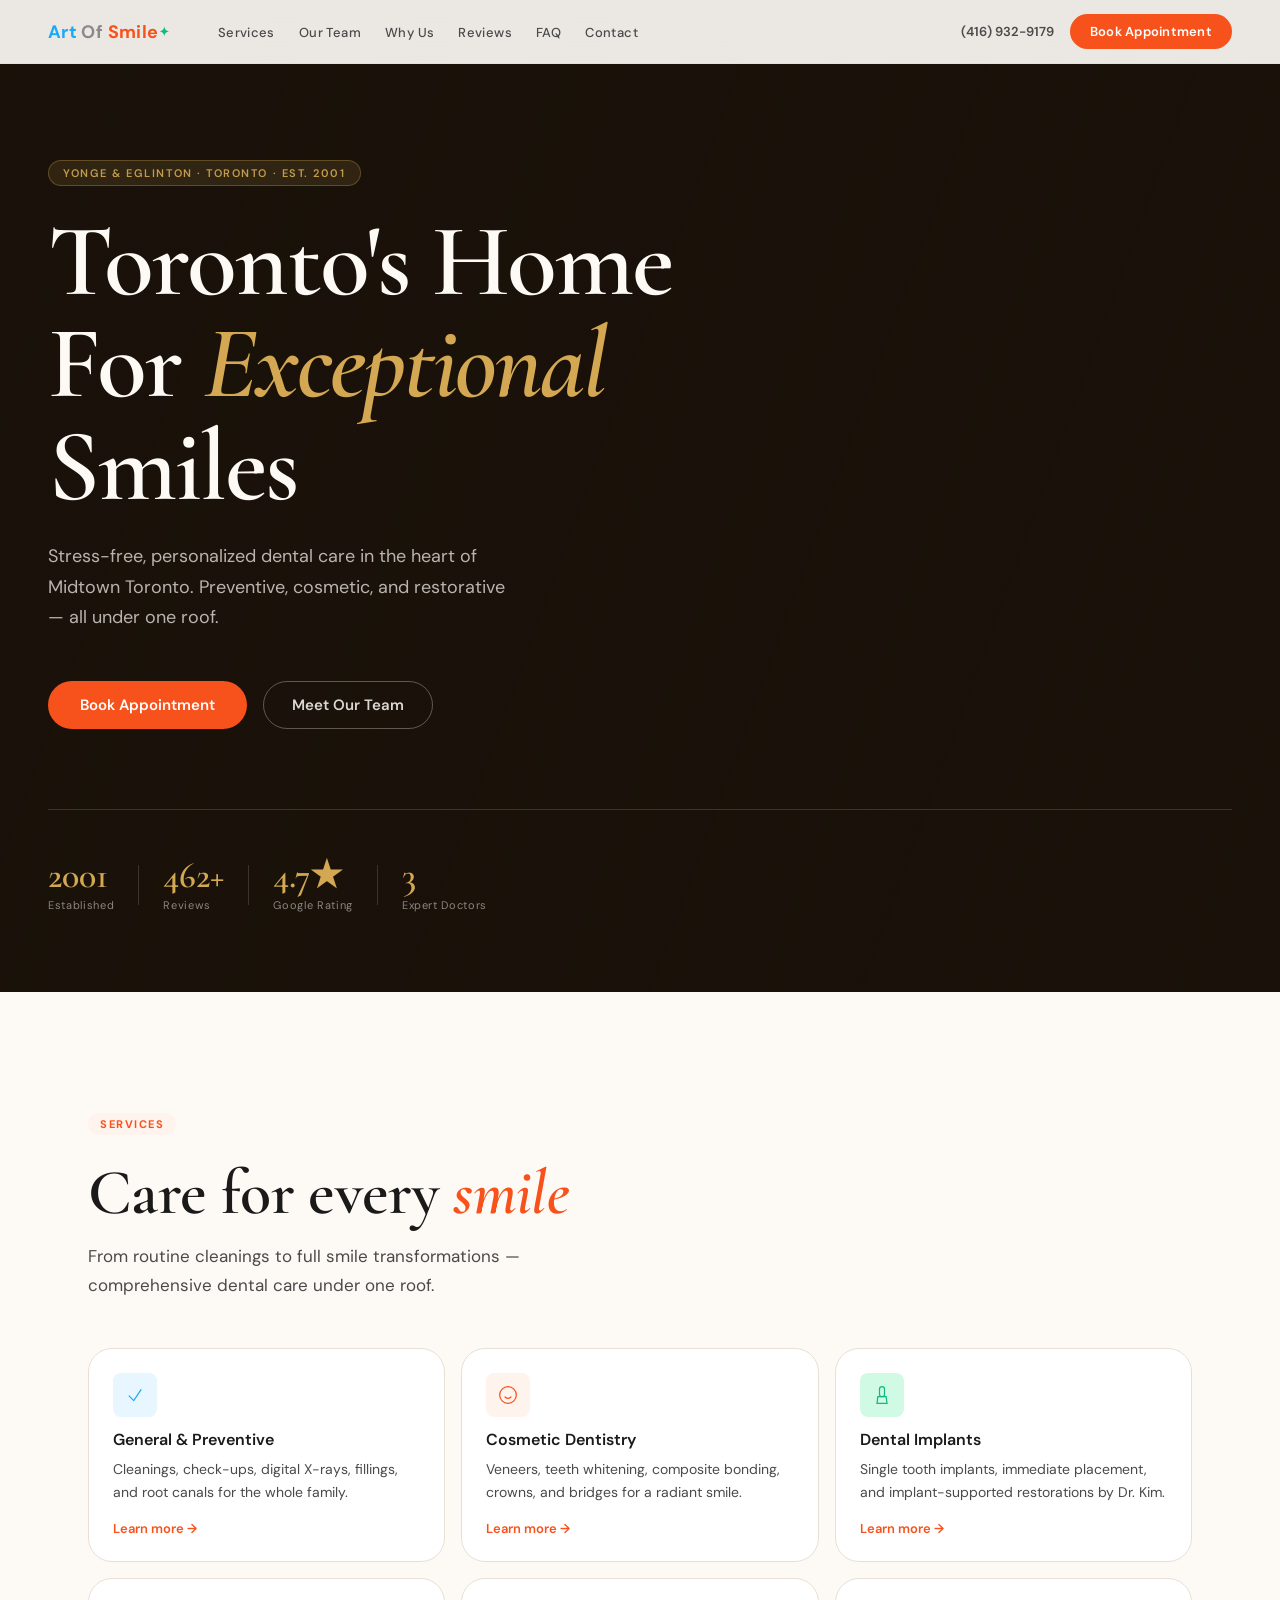
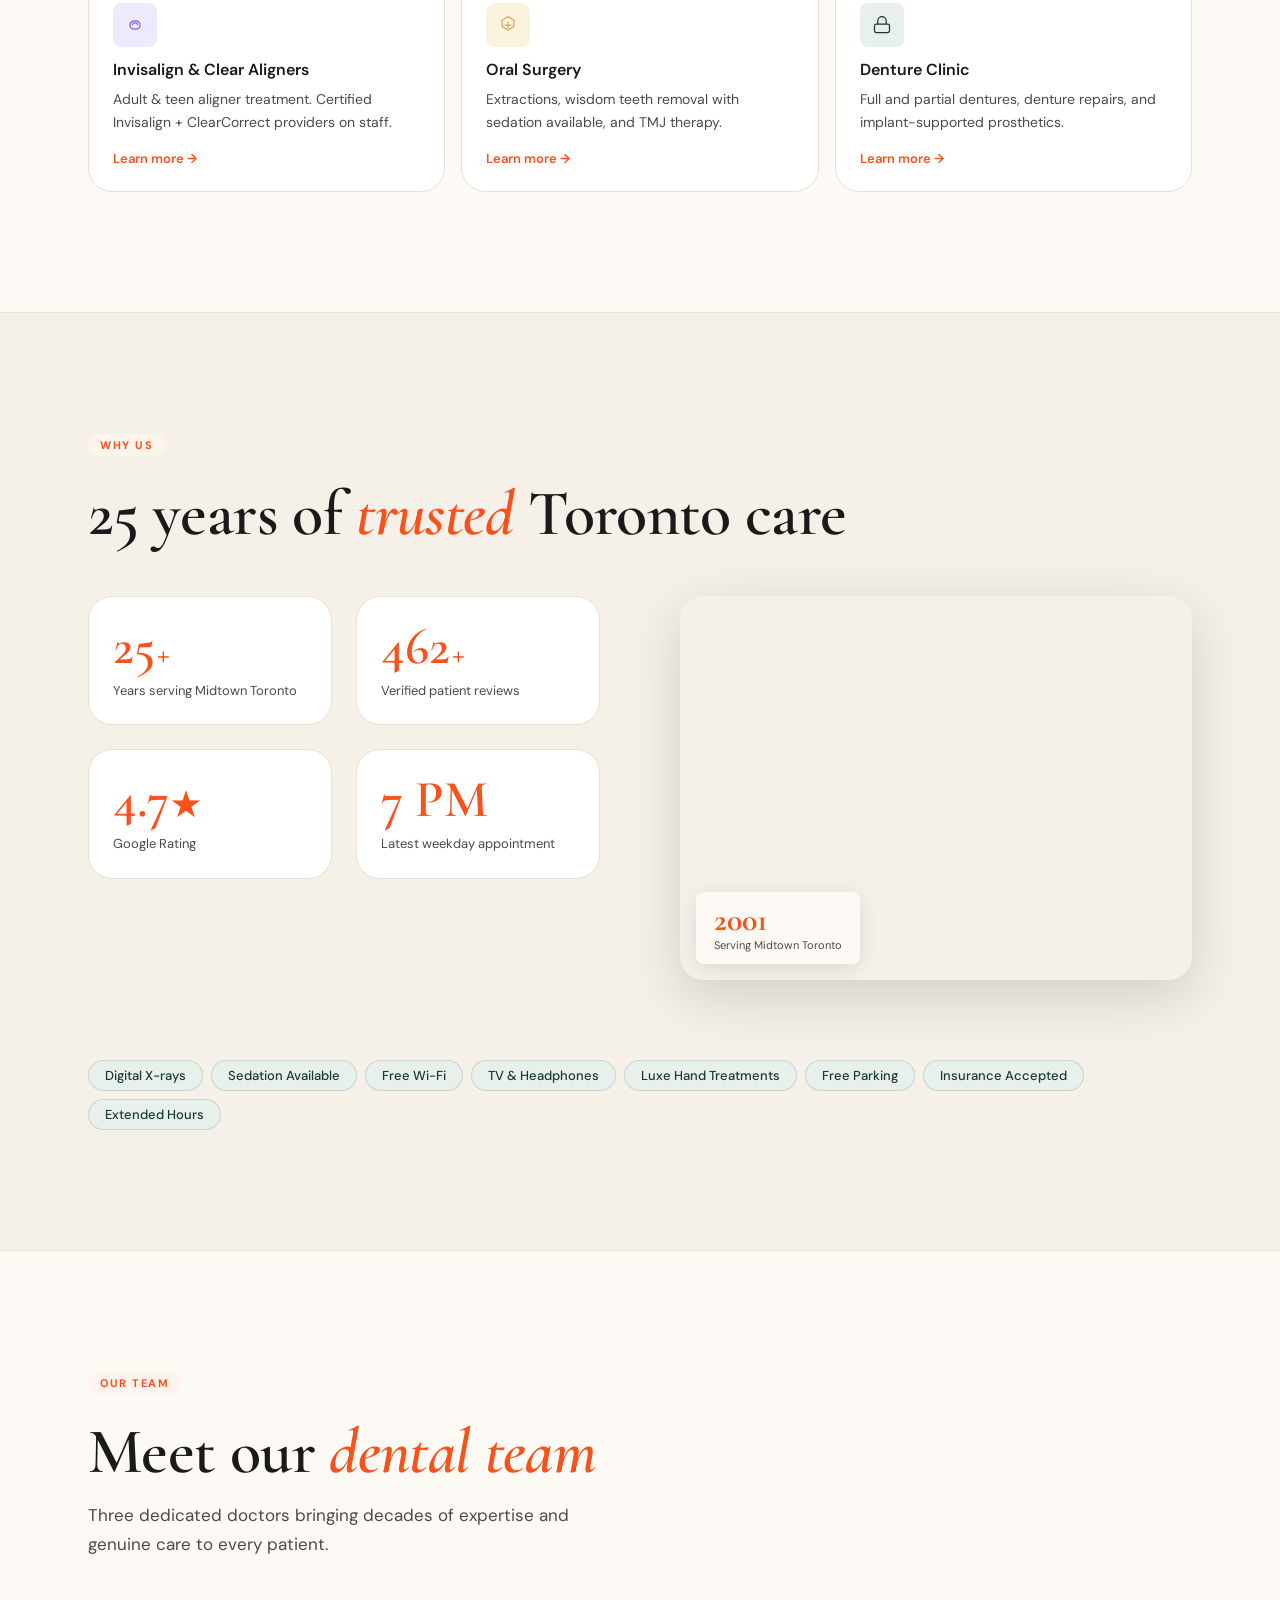
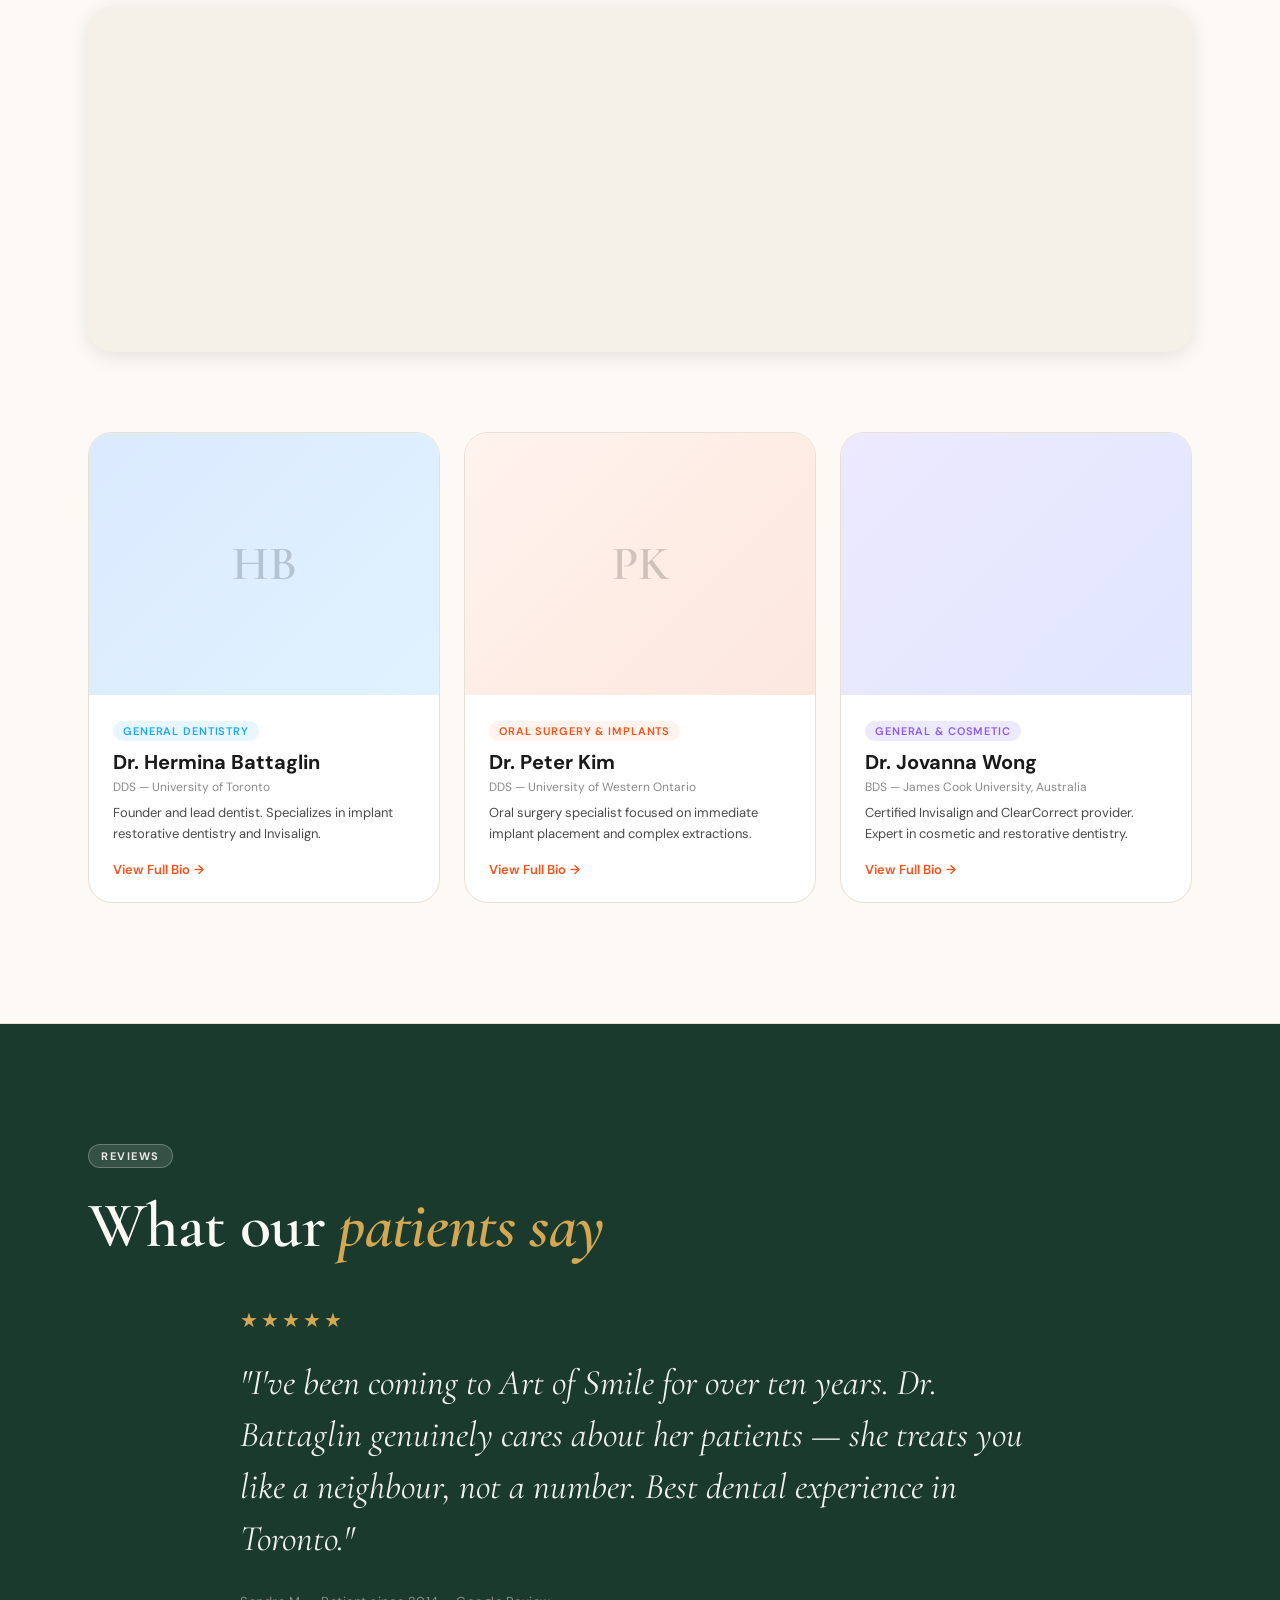
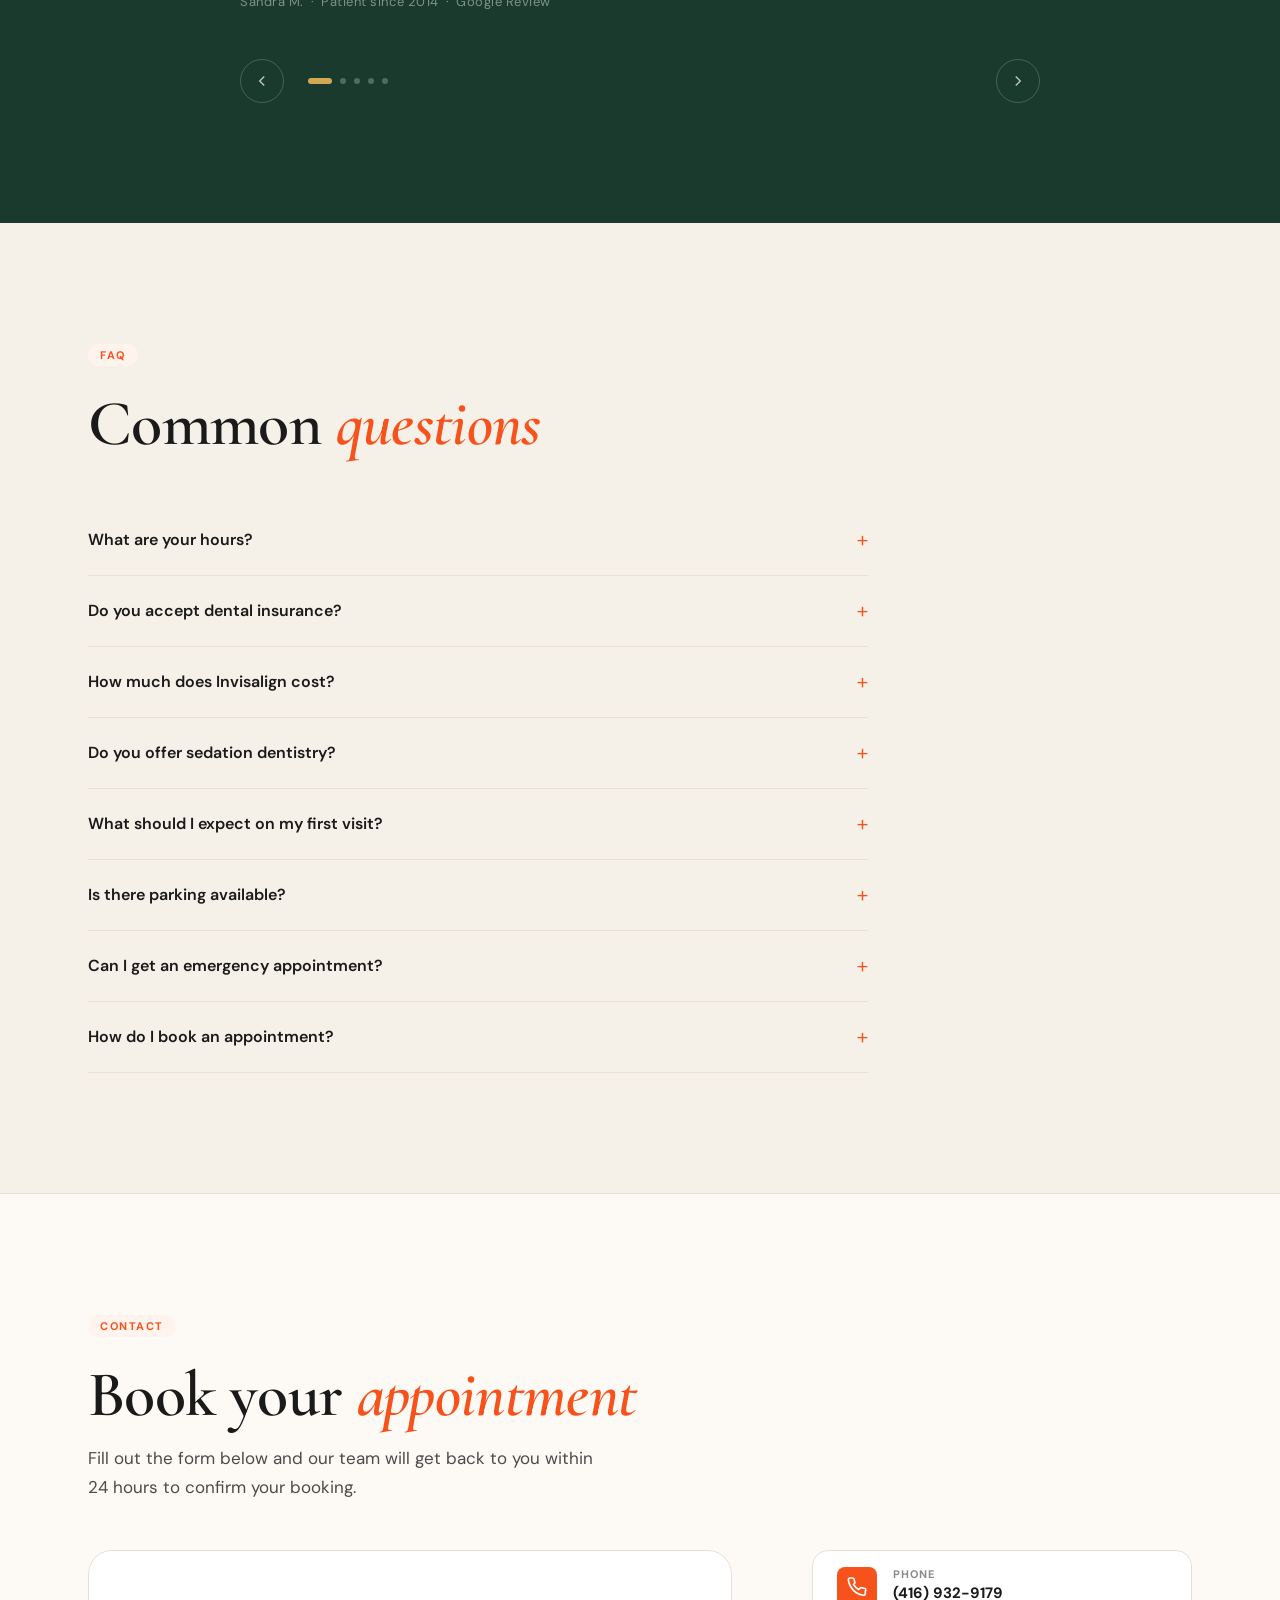
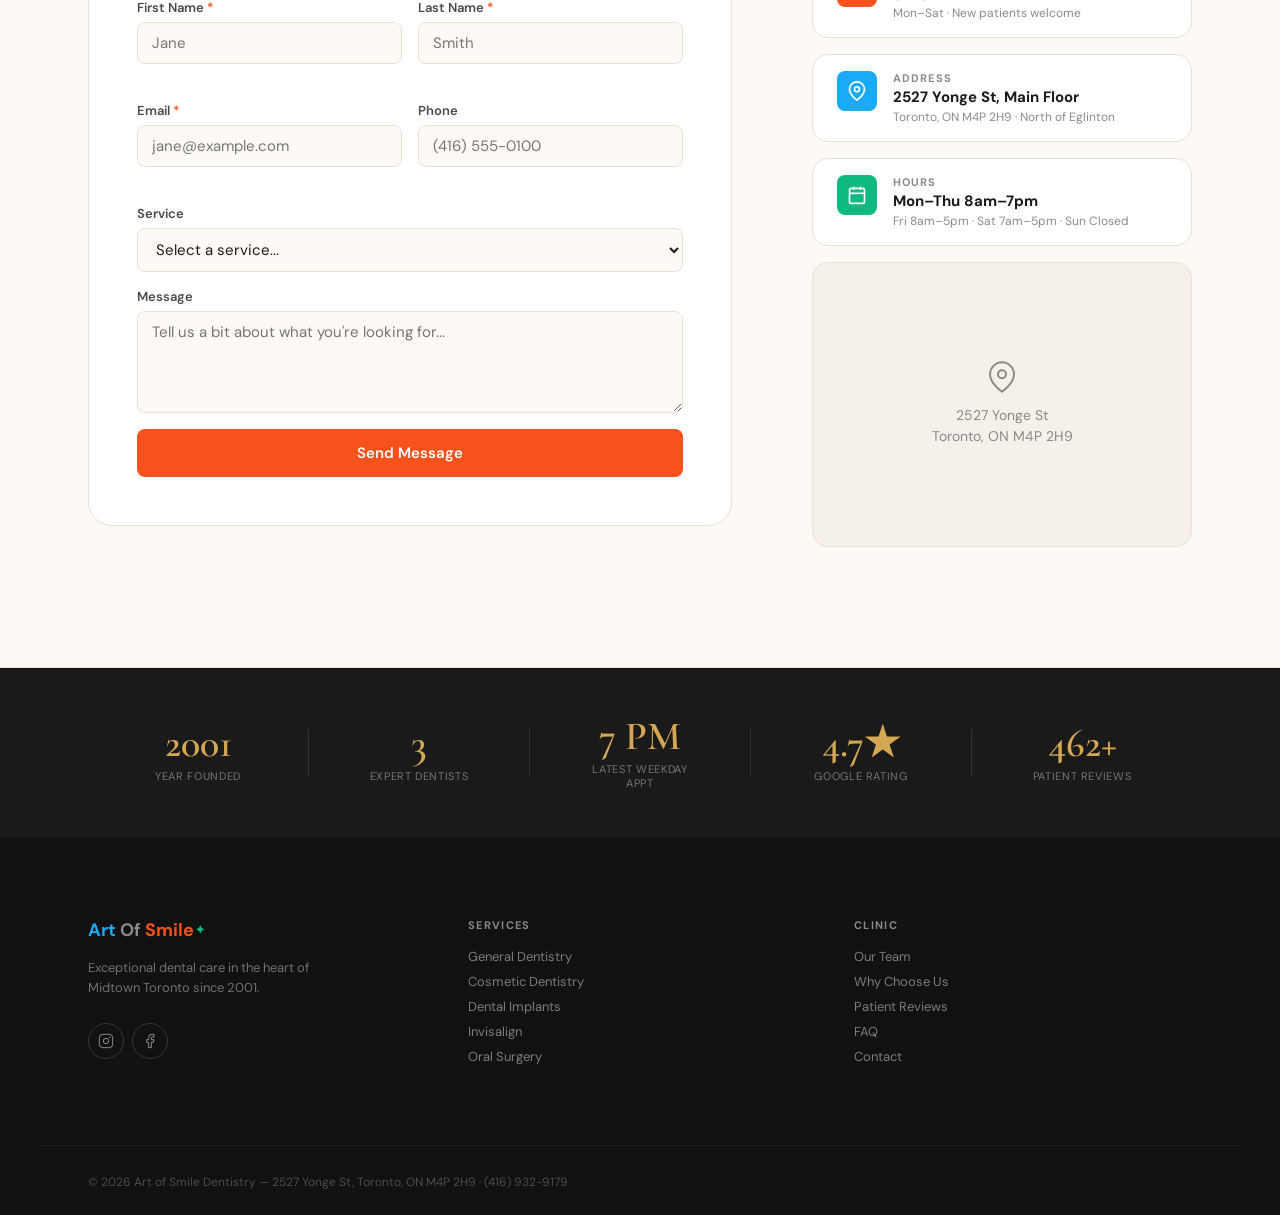
==== commit 68045629: "Complete website redesign — Warm Clinical Luxury aesthetic - New fonts: Cormorant Garamond (display)" ====
--- a/index.html
+++ b/index.html
@@ -1,505 +1,438 @@
 <!DOCTYPE html>
 <html lang="en">
-
 <head>
   <meta charset="UTF-8">
   <meta name="viewport" content="width=device-width, initial-scale=1.0">
   <title>Art of Smile Dentistry — Yonge & Eglinton, Toronto</title>
   <link rel="preconnect" href="https://fonts.googleapis.com">
   <link rel="preconnect" href="https://fonts.gstatic.com" crossorigin>
-  <link
-    href="https://fonts.googleapis.com/css2?family=Barlow+Condensed:wght@700;800;900&family=Inter:wght@400;500;600;700&display=swap"
-    rel="stylesheet">
+  <link href="https://fonts.googleapis.com/css2?family=Cormorant+Garamond:ital,wght@0,400;0,500;0,600;0,700;1,400;1,600&family=DM+Sans:wght@300;400;500;600;700&display=swap" rel="stylesheet">
   <link rel="stylesheet" href="css/styles.css">
 </head>
-
 <body>
 
   <!-- NAV -->
-  <nav>
+  <nav id="nav">
     <div class="nav-inner">
-      <div class="nav-logo">
-        <span class="word-art">Art</span>
-        <span class="word-of">&nbsp;Of&nbsp;</span>
-        <span class="word-smile">Smile</span>
-        <span class="word-star">✦</span>
-      </div>
-      <ul class="nav-links">
-        <li><a href="#">Services</a></li>
-        <li><a href="#">Our Team</a></li>
-        <li><a href="#">About</a></li>
-        <li><a href="#">Contact</a></li>
-        <li><a href="#">New Patients</a></li>
+      <a href="#hero" class="nav-logo">
+        <span class="word-art">Art</span><span class="word-of">&nbsp;Of&nbsp;</span><span class="word-smile">Smile</span><span class="word-star">✦</span>
+      </a>
+      <ul class="nav-links" id="navLinks">
+        <li><a href="#services">Services</a></li>
+        <li><a href="#team">Our Team</a></li>
+        <li><a href="#why-us">Why Us</a></li>
+        <li><a href="#reviews">Reviews</a></li>
+        <li><a href="#faq">FAQ</a></li>
+        <li><a href="#contact">Contact</a></li>
       </ul>
       <div class="nav-actions">
-        <a href="tel:4169329179" class="btn-ghost">(416) 932-9179</a>
-        <a href="#" class="btn-cta">Book Appointment</a>
-      </div>
+        <a href="tel:4169329179" class="nav-phone">(416) 932-9179</a>
+        <a href="#contact" class="btn-cta">Book Appointment</a>
+      </div>
+      <button class="hamburger" id="hamburger" aria-label="Toggle menu">
+        <span></span><span></span><span></span>
+      </button>
     </div>
   </nav>
 
+  <!-- MOBILE NAV -->
+  <div class="mobile-nav" id="mobileNav">
+    <ul>
+      <li><a href="#services">Services</a></li>
+      <li><a href="#team">Our Team</a></li>
+      <li><a href="#why-us">Why Us</a></li>
+      <li><a href="#reviews">Reviews</a></li>
+      <li><a href="#faq">FAQ</a></li>
+      <li><a href="#contact">Contact</a></li>
+    </ul>
+    <a href="#contact" class="btn-cta mobile-cta">Book Appointment</a>
+    <a href="tel:4169329179" class="mobile-phone">(416) 932-9179</a>
+  </div>
+
   <!-- HERO -->
-  <section class="hero">
-    <div class="hero-img"></div>
+  <section id="hero" class="hero">
+    <div class="hero-img" id="heroImg"></div>
     <div class="hero-overlay"></div>
-    <div class="hero-blob-1"></div>
-    <div class="hero-blob-2"></div>
-
-    <div class="hero-content container">
-      <div class="hero-pill">Yonge &amp; Eglinton · Toronto · Since 2001</div>
-      <h1 class="hero-h1">Your Smile,<br><span class="highlight">Perfected.</span></h1>
-      <p class="hero-sub">Stress-free, personalized dental care in the heart of Midtown Toronto. Preventive, cosmetic,
-        restorative — all under one roof.</p>
+    <div class="hero-content">
+      <div class="hero-eyebrow">Yonge &amp; Eglinton · Toronto · Est. 2001</div>
+      <h1 class="hero-h1">Toronto's Home<br>For <em>Exceptional</em><br>Smiles</h1>
+      <p class="hero-sub">Stress-free, personalized dental care in the heart of Midtown Toronto. Preventive, cosmetic, and restorative — all under one roof.</p>
       <div class="hero-actions">
-        <a href="#" class="hero-cta">Book Your Appointment →</a>
-        <a href="tel:4169329179" class="hero-tel">
-          <svg viewBox="0 0 24 24" fill="none" stroke="currentColor" stroke-width="2" stroke-linecap="round">
-            <path
-              d="M22 16.92v3a2 2 0 0 1-2.18 2 19.79 19.79 0 0 1-8.63-3.07A19.5 19.5 0 0 1 4.69 12 19.79 19.79 0 0 1 1.61 3.4 2 2 0 0 1 3.6 1.22h3a2 2 0 0 1 2 1.72c.13 1.01.36 2 .7 2.96a2 2 0 0 1-.45 2.11L7.91 9a16 16 0 0 0 6.09 6.09l1.79-1.79a2 2 0 0 1 2.11-.45c.96.34 1.95.57 2.96.7a2 2 0 0 1 1.72 2.03z" />
-          </svg>
-          (416) 932-9179
-        </a>
+        <a href="#contact" class="hero-cta">Book Appointment</a>
+        <a href="#team" class="hero-ghost">Meet Our Team</a>
       </div>
       <div class="hero-stats">
-        <div class="hero-stat-chip">
-          <span class="num orange">25+</span>
-          <span class="lbl">Years serving Toronto</span>
-        </div>
-        <div class="hero-stat-chip">
-          <span class="num blue">3</span>
-          <span class="lbl">Expert dentists</span>
-        </div>
-        <div class="hero-stat-chip">
-          <span class="num green">5★</span>
-          <span class="lbl">Patient-rated</span>
-        </div>
-        <div class="hero-stat-chip">
-          <span class="num" style="color:#e879f9;">7 PM</span>
-          <span class="lbl">Weekday availability</span>
+        <div class="hero-stat">
+          <span class="hero-stat-num">2001</span>
+          <span class="hero-stat-lbl">Established</span>
+        </div>
+        <div class="hero-stat-divider"></div>
+        <div class="hero-stat">
+          <span class="hero-stat-num">462+</span>
+          <span class="hero-stat-lbl">Reviews</span>
+        </div>
+        <div class="hero-stat-divider"></div>
+        <div class="hero-stat">
+          <span class="hero-stat-num">4.7★</span>
+          <span class="hero-stat-lbl">Google Rating</span>
+        </div>
+        <div class="hero-stat-divider"></div>
+        <div class="hero-stat">
+          <span class="hero-stat-num">3</span>
+          <span class="hero-stat-lbl">Expert Doctors</span>
         </div>
       </div>
     </div>
   </section>
 
   <!-- SERVICES -->
-  <section class="services-section">
+  <section id="services" class="services-section">
     <div class="container">
-      <div class="section-header">
-        <h2 class="section-h2">Care for<br>every <span class="accent">smile</span></h2>
-        <span class="section-badge badge-orange">Services</span>
-      </div>
-
+      <div class="section-tag">Services</div>
+      <div class="section-intro">
+        <h2 class="section-h2">Care for every <em>smile</em></h2>
+        <p class="section-desc">From routine cleanings to full smile transformations — comprehensive dental care under one roof.</p>
+      </div>
       <div class="services-grid">
-        <!-- General -->
-        <div class="service-card card-blue">
+        <div class="service-card reveal" data-service="general" role="button" tabindex="0">
           <div class="service-icon icon-blue">
-            <svg viewBox="0 0 24 24" fill="none" stroke="#1baaf7" stroke-width="2" stroke-linecap="round">
-              <path d="M12 2C8 2 5 5 5 9c0 5.25 7 13 7 13s7-7.75 7-13c0-4-3-7-7-7z" />
-              <path d="M9 10l2 2 4-4" />
-            </svg>
-          </div>
-          <div class="service-title">General Dentistry</div>
-          <div class="service-desc">Cleanings, exams, fillings, and comprehensive preventive care for the whole family.
-          </div>
-        </div>
-
-        <!-- Cosmetic -->
-        <div class="service-card card-orange">
+            <svg viewBox="0 0 24 24" fill="none" stroke="currentColor" stroke-width="1.5"><path d="M4.5 12.75l6 6 9-13.5"/></svg>
+          </div>
+          <h3>General &amp; Preventive</h3>
+          <p>Cleanings, check-ups, digital X-rays, fillings, and root canals for the whole family.</p>
+          <span class="service-learn">Learn more →</span>
+        </div>
+        <div class="service-card reveal" data-service="cosmetic" role="button" tabindex="0">
           <div class="service-icon icon-orange">
-            <svg viewBox="0 0 24 24" fill="none" stroke="#f7521b" stroke-width="2" stroke-linecap="round">
-              <circle cx="12" cy="12" r="10" />
-              <path d="M8 14s1.5 2 4 2 4-2 4-2" />
-              <line x1="9" y1="9" x2="9.01" y2="9" />
-              <line x1="15" y1="9" x2="15.01" y2="9" />
-            </svg>
-          </div>
-          <div class="service-title">Cosmetic Dentistry</div>
-          <div class="service-desc">Whitening, veneers, and full smile makeovers crafted for your unique features.</div>
-        </div>
-
-        <!-- Implants -->
-        <div class="service-card card-green">
+            <svg viewBox="0 0 24 24" fill="none" stroke="currentColor" stroke-width="1.5"><circle cx="12" cy="12" r="10"/><path d="M8 14s1.5 2 4 2 4-2 4-2"/><line x1="9" y1="9" x2="9.01" y2="9"/><line x1="15" y1="9" x2="15.01" y2="9"/></svg>
+          </div>
+          <h3>Cosmetic Dentistry</h3>
+          <p>Veneers, teeth whitening, composite bonding, crowns, and bridges for a radiant smile.</p>
+          <span class="service-learn">Learn more →</span>
+        </div>
+        <div class="service-card reveal" data-service="implants" role="button" tabindex="0">
           <div class="service-icon icon-green">
-            <svg viewBox="0 0 24 24" fill="none" stroke="#10b981" stroke-width="2" stroke-linecap="round">
-              <rect x="9" y="2" width="6" height="12" rx="3" />
-              <path d="M7 14h10l1 8H6l1-8z" />
-            </svg>
-          </div>
-          <div class="service-title">Dental Implants</div>
-          <div class="service-desc">Permanent, natural-looking tooth replacement by Dr. Kim — immediate placement
-            available.</div>
-        </div>
-
-        <!-- Invisalign -->
-        <div class="service-card card-purple">
+            <svg viewBox="0 0 24 24" fill="none" stroke="currentColor" stroke-width="1.5"><rect x="9" y="2" width="6" height="12" rx="3"/><path d="M7 14h10l1 8H6l1-8z"/></svg>
+          </div>
+          <h3>Dental Implants</h3>
+          <p>Single tooth implants, immediate placement, and implant-supported restorations by Dr. Kim.</p>
+          <span class="service-learn">Learn more →</span>
+        </div>
+        <div class="service-card reveal" data-service="invisalign" role="button" tabindex="0">
           <div class="service-icon icon-purple">
-            <svg viewBox="0 0 24 24" fill="none" stroke="#8b5cf6" stroke-width="2" stroke-linecap="round">
-              <path d="M6 12 Q6 7 12 7 Q18 7 18 12 Q18 17 12 17 Q6 17 6 12Z" />
-              <path d="M9 12 Q9 9.5 12 9.5 Q15 9.5 15 12" />
-            </svg>
-          </div>
-          <div class="service-title">Invisalign &amp; Orthodontics</div>
-          <div class="service-desc">Discreet, comfortable clear aligner treatment to straighten your smile.</div>
-        </div>
-
-        <!-- Oral Surgery -->
-        <div class="service-card card-orange">
-          <div class="service-icon icon-orange">
-            <svg viewBox="0 0 24 24" fill="none" stroke="#f7521b" stroke-width="2" stroke-linecap="round">
-              <path d="M12 2l7 4v8l-7 4-7-4V6l7-4z" />
-              <path d="M12 8v8M8 12h8" />
-            </svg>
-          </div>
-          <div class="service-title">Oral Surgery &amp; Wisdom Teeth</div>
-          <div class="service-desc">Comfortable wisdom tooth extractions under sedation, handled entirely in-house.
-          </div>
-        </div>
-
-        <!-- Restorative -->
-        <div class="service-card card-blue">
-          <div class="service-icon icon-blue">
-            <svg viewBox="0 0 24 24" fill="none" stroke="#1baaf7" stroke-width="2" stroke-linecap="round">
-              <rect x="3" y="11" width="18" height="10" rx="2" />
-              <path d="M7 11V7a5 5 0 0 1 10 0v4" />
-            </svg>
-          </div>
-          <div class="service-title">Restorative Dentistry</div>
-          <div class="service-desc">Custom crowns, bridges, dentures, and implant-supported prosthetics.</div>
-        </div>
-      </div>
-    </div>
-  </section>
-
-  <!-- WHY CHOOSE US -->
-  <section class="why-section">
+            <svg viewBox="0 0 24 24" fill="none" stroke="currentColor" stroke-width="1.5"><path d="M6 12 Q6 7 12 7 Q18 7 18 12 Q18 17 12 17 Q6 17 6 12Z"/><path d="M9 12 Q9 9.5 12 9.5 Q15 9.5 15 12"/></svg>
+          </div>
+          <h3>Invisalign &amp; Clear Aligners</h3>
+          <p>Adult &amp; teen aligner treatment. Certified Invisalign + ClearCorrect providers on staff.</p>
+          <span class="service-learn">Learn more →</span>
+        </div>
+        <div class="service-card reveal" data-service="surgery" role="button" tabindex="0">
+          <div class="service-icon icon-gold">
+            <svg viewBox="0 0 24 24" fill="none" stroke="currentColor" stroke-width="1.5"><path d="M12 2l7 4v8l-7 4-7-4V6l7-4z"/><path d="M12 8v8M8 12h8"/></svg>
+          </div>
+          <h3>Oral Surgery</h3>
+          <p>Extractions, wisdom teeth removal with sedation available, and TMJ therapy.</p>
+          <span class="service-learn">Learn more →</span>
+        </div>
+        <div class="service-card reveal" data-service="dentures" role="button" tabindex="0">
+          <div class="service-icon icon-forest">
+            <svg viewBox="0 0 24 24" fill="none" stroke="currentColor" stroke-width="1.5"><rect x="3" y="11" width="18" height="10" rx="2"/><path d="M7 11V7a5 5 0 0 1 10 0v4"/></svg>
+          </div>
+          <h3>Denture Clinic</h3>
+          <p>Full and partial dentures, denture repairs, and implant-supported prosthetics.</p>
+          <span class="service-learn">Learn more →</span>
+        </div>
+      </div>
+    </div>
+  </section>
+
+  <!-- WHY US -->
+  <section id="why-us" class="why-section">
     <div class="container">
-      <div class="section-header">
-        <h2 class="section-h2">Advanced <span class="blue">technology,</span><br>exceptional results</h2>
-        <span class="section-badge badge-blue">Why Us</span>
-      </div>
-
+      <div class="section-tag">Why Us</div>
+      <div class="section-intro reveal">
+        <h2 class="section-h2">25 years of <em>trusted</em> Toronto care</h2>
+      </div>
       <div class="why-grid">
-        <!-- Left column: charts -->
-        <div>
-          <!-- Services breakdown bar chart -->
-          <div class="chart-card">
-            <div class="chart-card-title">Services offered in-house</div>
-            <div class="hbar-list">
-              <div class="hbar-row">
-                <div class="hbar-meta">
-                  <span class="hbar-label">General &amp; Preventive</span>
-                  <span class="hbar-val">100%</span>
-                </div>
-                <div class="hbar-track">
-                  <div class="hbar-fill" style="width:100%;background:#1baaf7;"></div>
-                </div>
+        <div class="why-stats">
+          <div class="why-stat reveal">
+            <div class="why-num-row"><span class="why-num" data-count="25">0</span><span class="why-num-suffix">+</span></div>
+            <span class="why-label">Years serving Midtown Toronto</span>
+          </div>
+          <div class="why-stat reveal">
+            <div class="why-num-row"><span class="why-num" data-count="462">0</span><span class="why-num-suffix">+</span></div>
+            <span class="why-label">Verified patient reviews</span>
+          </div>
+          <div class="why-stat reveal">
+            <div class="why-num-row"><span class="why-num" data-count-decimal="4.7">0</span><span class="why-num-suffix">★</span></div>
+            <span class="why-label">Google Rating</span>
+          </div>
+          <div class="why-stat reveal">
+            <div class="why-num-row"><span class="why-num">7 PM</span></div>
+            <span class="why-label">Latest weekday appointment</span>
+          </div>
+        </div>
+        <div class="why-photo reveal">
+          <img src="https://artofsmile.ca/wp-content/uploads/2025/05/about.jpg" alt="Art of Smile Dentistry clinic" onerror="this.style.display='none'">
+          <div class="why-photo-badge">
+            <span class="why-badge-year">2001</span>
+            <span class="why-badge-text">Serving Midtown Toronto</span>
+          </div>
+        </div>
+      </div>
+      <div class="feature-tags reveal">
+        <span class="feature-tag">Digital X-rays</span>
+        <span class="feature-tag">Sedation Available</span>
+        <span class="feature-tag">Free Wi-Fi</span>
+        <span class="feature-tag">TV &amp; Headphones</span>
+        <span class="feature-tag">Luxe Hand Treatments</span>
+        <span class="feature-tag">Free Parking</span>
+        <span class="feature-tag">Insurance Accepted</span>
+        <span class="feature-tag">Extended Hours</span>
+      </div>
+    </div>
+  </section>
+
+  <!-- TEAM -->
+  <section id="team" class="team-section">
+    <div class="container">
+      <div class="section-tag">Our Team</div>
+      <div class="section-intro reveal">
+        <h2 class="section-h2">Meet our <em>dental team</em></h2>
+        <p class="section-desc">Three dedicated doctors bringing decades of expertise and genuine care to every patient.</p>
+      </div>
+      <div class="team-group-photo reveal">
+        <img src="https://artofsmile.ca/wp-content/smush-webp/2025/04/Group-1-1.png.webp" alt="Art of Smile Dental Team" onerror="this.style.display='none'">
+      </div>
+      <div class="team-cards">
+        <div class="team-card reveal" data-doctor="battaglin" role="button" tabindex="0">
+          <div class="team-card-photo placeholder-battaglin">
+            <div class="initials">HB</div>
+          </div>
+          <div class="team-card-info">
+            <span class="team-card-tag">General Dentistry</span>
+            <h3>Dr. Hermina Battaglin</h3>
+            <p class="team-card-cred">DDS — University of Toronto</p>
+            <p class="team-card-desc">Founder and lead dentist. Specializes in implant restorative dentistry and Invisalign.</p>
+            <span class="team-card-btn">View Full Bio</span>
+          </div>
+        </div>
+        <div class="team-card reveal" data-doctor="kim" role="button" tabindex="0">
+          <div class="team-card-photo placeholder-kim">
+            <div class="initials">PK</div>
+          </div>
+          <div class="team-card-info">
+            <span class="team-card-tag tag-orange">Oral Surgery &amp; Implants</span>
+            <h3>Dr. Peter Kim</h3>
+            <p class="team-card-cred">DDS — University of Western Ontario</p>
+            <p class="team-card-desc">Oral surgery specialist focused on immediate implant placement and complex extractions.</p>
+            <span class="team-card-btn">View Full Bio</span>
+          </div>
+        </div>
+        <div class="team-card reveal" data-doctor="wong" role="button" tabindex="0">
+          <div class="team-card-photo">
+            <img src="https://artofsmile.ca/wp-content/uploads/2025/11/Jovanna-Website-Image.webp" alt="Dr. Jovanna Wong" onerror="this.style.display='none';this.parentElement.classList.add('placeholder-wong')">
+          </div>
+          <div class="team-card-info">
+            <span class="team-card-tag tag-purple">General &amp; Cosmetic</span>
+            <h3>Dr. Jovanna Wong</h3>
+            <p class="team-card-cred">BDS — James Cook University, Australia</p>
+            <p class="team-card-desc">Certified Invisalign and ClearCorrect provider. Expert in cosmetic and restorative dentistry.</p>
+            <span class="team-card-btn">View Full Bio</span>
+          </div>
+        </div>
+      </div>
+    </div>
+  </section>
+
+  <!-- TESTIMONIALS -->
+  <section id="reviews" class="testimonials-section">
+    <div class="testimonials-bg"></div>
+    <div class="container">
+      <div class="section-tag tag-light">Reviews</div>
+      <div class="section-intro reveal">
+        <h2 class="section-h2 light">What our <em>patients say</em></h2>
+      </div>
+      <div class="carousel" id="carousel">
+        <div class="carousel-track">
+          <div class="carousel-slide active">
+            <div class="carousel-stars">★★★★★</div>
+            <blockquote>"I've been coming to Art of Smile for over ten years. Dr. Battaglin genuinely cares about her patients — she treats you like a neighbour, not a number. Best dental experience in Toronto."</blockquote>
+            <cite>Sandra M. &nbsp;·&nbsp; Patient since 2014 &nbsp;·&nbsp; Google Review</cite>
+          </div>
+          <div class="carousel-slide">
+            <div class="carousel-stars">★★★★★</div>
+            <blockquote>"Dr. Kim did my implant — painless, fast, and the result looks completely natural. I didn't need to go anywhere else; they handled everything in-house."</blockquote>
+            <cite>Robert T. &nbsp;·&nbsp; Dental Implant Patient &nbsp;·&nbsp; Google Review</cite>
+          </div>
+          <div class="carousel-slide">
+            <div class="carousel-stars">★★★★★</div>
+            <blockquote>"I was terrified of the dentist before coming here. The team made me feel so at ease — they offered sedation for my wisdom teeth and I barely felt a thing."</blockquote>
+            <cite>Priya L. &nbsp;·&nbsp; Wisdom Teeth Patient &nbsp;·&nbsp; Google Review</cite>
+          </div>
+          <div class="carousel-slide">
+            <div class="carousel-stars">★★★★★</div>
+            <blockquote>"Invisalign through Art of Smile changed my confidence completely. Dr. Wong was incredible and the Saturday hours made it so easy to fit in around my schedule."</blockquote>
+            <cite>Aiden K. &nbsp;·&nbsp; Invisalign Patient &nbsp;·&nbsp; Google Review</cite>
+          </div>
+          <div class="carousel-slide">
+            <div class="carousel-stars">★★★★★</div>
+            <blockquote>"The clinic is immaculate, the staff are wonderful, and they actually run on time! Free parking is a huge bonus in midtown. Highly recommend to anyone in the neighbourhood."</blockquote>
+            <cite>Maria C. &nbsp;·&nbsp; Patient since 2019 &nbsp;·&nbsp; Google Review</cite>
+          </div>
+        </div>
+        <div class="carousel-controls">
+          <button class="carousel-btn" id="carouselPrev" aria-label="Previous review">
+            <svg viewBox="0 0 24 24" fill="none" stroke="currentColor" stroke-width="2"><path d="M15 18l-6-6 6-6"/></svg>
+          </button>
+          <div class="carousel-dots" id="carouselDots"></div>
+          <button class="carousel-btn" id="carouselNext" aria-label="Next review">
+            <svg viewBox="0 0 24 24" fill="none" stroke="currentColor" stroke-width="2"><path d="M9 18l6-6-6-6"/></svg>
+          </button>
+        </div>
+      </div>
+    </div>
+  </section>
+
+  <!-- FAQ -->
+  <section id="faq" class="faq-section">
+    <div class="container">
+      <div class="section-tag">FAQ</div>
+      <div class="section-intro reveal">
+        <h2 class="section-h2">Common <em>questions</em></h2>
+      </div>
+      <div class="faq-list">
+        <div class="faq-item reveal">
+          <button class="faq-question">What are your hours?<span class="faq-icon">+</span></button>
+          <div class="faq-answer"><p>We're open Monday–Thursday 8am–7pm, Friday 8am–5pm, and Saturday 7am–5pm. We're closed on Sundays. Extended weekday hours until 7pm make it easy to book around your work schedule.</p></div>
+        </div>
+        <div class="faq-item reveal">
+          <button class="faq-question">Do you accept dental insurance?<span class="faq-icon">+</span></button>
+          <div class="faq-answer"><p>Yes — we accept most major dental insurance plans and will direct-bill your insurance provider. We also accept cash and debit. Contact our front desk to confirm coverage before your appointment.</p></div>
+        </div>
+        <div class="faq-item reveal">
+          <button class="faq-question">How much does Invisalign cost?<span class="faq-icon">+</span></button>
+          <div class="faq-answer"><p>Invisalign treatment at Art of Smile typically ranges from $4,000–$7,000, depending on complexity. This includes all check-in appointments every 6–8 weeks throughout treatment. Flexible payment plans are available — ask us about financing options.</p></div>
+        </div>
+        <div class="faq-item reveal">
+          <button class="faq-question">Do you offer sedation dentistry?<span class="faq-icon">+</span></button>
+          <div class="faq-answer"><p>Yes. We offer sedation options for anxious patients and for procedures like wisdom tooth extractions and oral surgery. Our team will review your health history and recommend the appropriate level of sedation for your procedure.</p></div>
+        </div>
+        <div class="faq-item reveal">
+          <button class="faq-question">What should I expect on my first visit?<span class="faq-icon">+</span></button>
+          <div class="faq-answer"><p>Your first visit includes a comprehensive exam, digital X-rays, a professional cleaning, and a consultation with your dentist. We'll review your dental history, discuss any concerns, and create a personalized care plan. Plan for about 90 minutes.</p></div>
+        </div>
+        <div class="faq-item reveal">
+          <button class="faq-question">Is there parking available?<span class="faq-icon">+</span></button>
+          <div class="faq-answer"><p>Yes — free parking is available for patients. We're located at 2527 Yonge St, Main Floor, north of Eglinton. We're also steps from the Eglinton subway station and Crosstown LRT stop.</p></div>
+        </div>
+        <div class="faq-item reveal">
+          <button class="faq-question">Can I get an emergency appointment?<span class="faq-icon">+</span></button>
+          <div class="faq-answer"><p>We accommodate dental emergencies as quickly as possible. Call us at (416) 932-9179 and let the front desk know it's urgent. We do our best to fit emergency patients in the same day or next morning.</p></div>
+        </div>
+        <div class="faq-item reveal">
+          <button class="faq-question">How do I book an appointment?<span class="faq-icon">+</span></button>
+          <div class="faq-answer"><p>You can book by calling (416) 932-9179 Monday–Saturday during clinic hours, or by using the contact form below. New patients are always welcome — mention you're new and we'll make sure your first visit is smooth.</p></div>
+        </div>
+      </div>
+    </div>
+  </section>
+
+  <!-- CONTACT -->
+  <section id="contact" class="contact-section">
+    <div class="container">
+      <div class="section-tag">Contact</div>
+      <div class="section-intro reveal">
+        <h2 class="section-h2">Book your <em>appointment</em></h2>
+        <p class="section-desc">Fill out the form below and our team will get back to you within 24 hours to confirm your booking.</p>
+      </div>
+      <div class="contact-grid">
+        <div class="contact-form-wrap reveal">
+          <form id="contactForm" novalidate>
+            <div class="form-row">
+              <div class="form-group">
+                <label for="fname">First Name <span class="required">*</span></label>
+                <input type="text" id="fname" name="fname" placeholder="Jane" required>
+                <span class="form-error" id="fnameError"></span>
               </div>
-              <div class="hbar-row">
-                <div class="hbar-meta">
-                  <span class="hbar-label">Cosmetic Dentistry</span>
-                  <span class="hbar-val">100%</span>
-                </div>
-                <div class="hbar-track">
-                  <div class="hbar-fill" style="width:100%;background:#f7521b;"></div>
-                </div>
+              <div class="form-group">
+                <label for="lname">Last Name <span class="required">*</span></label>
+                <input type="text" id="lname" name="lname" placeholder="Smith" required>
+                <span class="form-error" id="lnameError"></span>
               </div>
-              <div class="hbar-row">
-                <div class="hbar-meta">
-                  <span class="hbar-label">Dental Implants</span>
-                  <span class="hbar-val">100%</span>
-                </div>
-                <div class="hbar-track">
-                  <div class="hbar-fill" style="width:100%;background:#10b981;"></div>
-                </div>
+            </div>
+            <div class="form-row">
+              <div class="form-group">
+                <label for="email">Email <span class="required">*</span></label>
+                <input type="email" id="email" name="email" placeholder="jane@example.com" required>
+                <span class="form-error" id="emailError"></span>
               </div>
-              <div class="hbar-row">
-                <div class="hbar-meta">
-                  <span class="hbar-label">Orthodontics / Invisalign</span>
-                  <span class="hbar-val">100%</span>
-                </div>
-                <div class="hbar-track">
-                  <div class="hbar-fill" style="width:100%;background:#8b5cf6;"></div>
-                </div>
+              <div class="form-group">
+                <label for="phone">Phone</label>
+                <input type="tel" id="phone" name="phone" placeholder="(416) 555-0100">
               </div>
-              <div class="hbar-row">
-                <div class="hbar-meta">
-                  <span class="hbar-label">Oral Surgery &amp; Sedation</span>
-                  <span class="hbar-val">100%</span>
-                </div>
-                <div class="hbar-track">
-                  <div class="hbar-fill" style="width:100%;background:#f59e0b;"></div>
-                </div>
-              </div>
-              <div class="hbar-row">
-                <div class="hbar-meta">
-                  <span class="hbar-label">Denturist Services</span>
-                  <span class="hbar-val">100%</span>
-                </div>
-                <div class="hbar-track">
-                  <div class="hbar-fill" style="width:100%;background:#ec4899;"></div>
-                </div>
-              </div>
-            </div>
-          </div>
-
-          <!-- Patient experience stats grid -->
-          <div class="chart-card" style="margin-top:var(--space-md);">
-            <div class="chart-card-title">Patient experience highlights</div>
-            <div class="gauge-grid">
-              <div class="gauge-item">
-                <div class="gauge-num" style="color:var(--color-accent-1);">5★</div>
-                <div class="gauge-lbl">Google &amp; Yelp<br>patient rating</div>
-              </div>
-              <div class="gauge-item">
-                <div class="gauge-num" style="color:var(--color-accent-2);">25+</div>
-                <div class="gauge-lbl">Years of trusted<br>community care</div>
-              </div>
-              <div class="gauge-item">
-                <div class="gauge-num" style="color:var(--color-accent-3);">7 PM</div>
-                <div class="gauge-lbl">Latest weekday<br>appointment</div>
-              </div>
-              <div class="gauge-item">
-                <div class="gauge-num" style="color:#8b5cf6;">3</div>
-                <div class="gauge-lbl">Expert dentists<br>on staff</div>
-              </div>
-            </div>
-          </div>
-        </div>
-
-        <!-- Right column: about image + donut -->
-        <div>
-          <!-- About photo from their website -->
-          <div class="about-img-block">
-            <img src="https://artofsmile.ca/wp-content/uploads/2025/05/about.jpg" alt="Art of Smile Dentistry clinic"
-              onerror="this.style.display='none';this.parentElement.style.background='linear-gradient(135deg,#dbeafe,#ede9fe)'">
-            <div class="about-img-badge">
-              <div class="badge-num">Since 2001</div>
-              <div class="badge-lbl">Serving Midtown Toronto</div>
-            </div>
-          </div>
-
-          <!-- Technology donut chart -->
-          <div class="chart-card" style="margin-top:var(--space-md);">
-            <div class="chart-card-title">Technology stack</div>
-            <div class="donut-wrap">
-              <svg class="donut-svg" viewBox="0 0 100 100">
-                <!-- Background circle -->
-                <circle cx="50" cy="50" r="38" fill="none" stroke="#f1f5f9" stroke-width="14" />
-                <!-- Digital Scanners: 34% -->
-                <circle cx="50" cy="50" r="38" fill="none" stroke="#1baaf7" stroke-width="14"
-                  stroke-dasharray="83.8 155.2" stroke-dashoffset="0" stroke-linecap="butt" />
-                <!-- AI Diagnostics: 28% -->
-                <circle cx="50" cy="50" r="38" fill="none" stroke="#f7521b" stroke-width="14" stroke-dasharray="69 170"
-                  stroke-dashoffset="-83.8" stroke-linecap="butt" />
-                <!-- Panoramic X-Ray: 22% -->
-                <circle cx="50" cy="50" r="38" fill="none" stroke="#10b981" stroke-width="14"
-                  stroke-dasharray="54.2 184.8" stroke-dashoffset="-152.8" stroke-linecap="butt" />
-                <!-- Other: 16% -->
-                <circle cx="50" cy="50" r="38" fill="none" stroke="#8b5cf6" stroke-width="14"
-                  stroke-dasharray="39.4 199.6" stroke-dashoffset="-207" stroke-linecap="butt" />
-                <text x="50" y="46" text-anchor="middle" fill="#0f172a" font-size="10" font-weight="700"
-                  font-family="Inter,sans-serif">AI</text>
-                <text x="50" y="58" text-anchor="middle" fill="#94a3b8" font-size="7"
-                  font-family="Inter,sans-serif">Powered</text>
-              </svg>
-              <div class="donut-legend">
-                <div class="legend-row">
-                  <div class="legend-dot" style="background:#1baaf7;"></div>
-                  <span class="legend-label">Digital Scanners</span>
-                  <span class="legend-val">34%</span>
-                </div>
-                <div class="legend-row">
-                  <div class="legend-dot" style="background:#f7521b;"></div>
-                  <span class="legend-label">AI Diagnostics</span>
-                  <span class="legend-val">28%</span>
-                </div>
-                <div class="legend-row">
-                  <div class="legend-dot" style="background:#10b981;"></div>
-                  <span class="legend-label">Panoramic X-Ray</span>
-                  <span class="legend-val">22%</span>
-                </div>
-                <div class="legend-row">
-                  <div class="legend-dot" style="background:#8b5cf6;"></div>
-                  <span class="legend-label">Digital Imaging</span>
-                  <span class="legend-val">16%</span>
-                </div>
-              </div>
-            </div>
-          </div>
-        </div>
-      </div>
-    </div>
-  </section>
-
-  <!-- OUR TEAM -->
-  <section class="team-section">
-    <div class="container">
-      <div class="section-header">
-        <h2 class="section-h2">Meet our<br><span class="accent">dental team</span></h2>
-        <span class="section-badge badge-green">Team</span>
-      </div>
-
-      <div class="team-layout">
-        <div class="team-list">
-          <div class="team-member">
-            <span class="team-role">General Dentistry · Community</span>
-            <span class="team-name featured">DR. BATTAGLIN</span>
-          </div>
-          <div class="team-member">
-            <span class="team-role">Oral Surgery · Implant Dentistry</span>
-            <span class="team-name large">DR. PETER KIM</span>
-          </div>
-          <div class="team-member">
-            <span class="team-role">General &amp; Cosmetic Dentistry</span>
-            <span class="team-name medium">DR. JOVANNA WONG</span>
-          </div>
-          <div class="team-member">
-            <span class="team-role">Registered Dental Hygienists</span>
-            <span class="team-name small">HYGIENE TEAM</span>
-          </div>
-          <div class="team-member">
-            <span class="team-role">Orthodontics · Invisalign</span>
-            <span class="team-name small">ORTHO SPECIALISTS</span>
-          </div>
-          <div class="team-member">
-            <span class="team-role">Denturist Services</span>
-            <span class="team-name xsmall">DENTURE CLINIC</span>
-          </div>
-          <div class="team-member">
-            <span class="team-role">Patient Care Coordinators</span>
-            <span class="team-name xsmall">FRONT DESK TEAM</span>
-          </div>
-        </div>
-
-        <div class="team-photo">
-          <img src="https://artofsmile.ca/wp-content/smush-webp/2025/04/Group-1-1.png.webp"
-            alt="Art of Smile Dental Team"
-            onerror="this.style.display='none';this.parentElement.querySelector('.team-photo-placeholder').style.display='flex'">
-          <div class="team-photo-placeholder" style="display:none;">
-            <svg viewBox="0 0 80 80" xmlns="http://www.w3.org/2000/svg">
-              <circle cx="40" cy="28" r="16" fill="#bfdbfe" />
-              <path d="M10 72 C10 54 22 44 40 44 C58 44 70 54 70 72" fill="#bfdbfe" />
-            </svg>
-          </div>
-        </div>
-      </div>
-    </div>
-  </section>
-
-  <!-- TESTIMONIALS -->
-  <section class="testimonial-section">
-    <div class="container">
-      <div class="section-header">
-        <h2 class="section-h2">What our<br><span class="accent">patients say</span></h2>
-        <span class="section-badge badge-orange">Testimonials</span>
-      </div>
-
-      <div class="testimonial-lead">
-        <span class="quote-mark">"</span>
-        <p class="quote-text">I've been coming to Art of Smile for over ten years. Dr. Battaglin genuinely cares about
-          her patients — she treats you like a neighbour, not a number. Best dental experience in Toronto.</p>
-        <div class="quote-attr">
-          <span class="quote-stars">★★★★★</span>
-          <div>
-            <div class="quote-author">Sandra M. &nbsp;·&nbsp; <span
-                style="font-weight:400;color:var(--color-text-muted)">Patient since 2014</span></div>
-            <div class="quote-role">Yonge &amp; Eglinton · Google Review</div>
-          </div>
-        </div>
-      </div>
-
-      <div class="testimonial-cards">
-        <div class="tcard">
-          <div class="tcard-stars">★★★★★</div>
-          <p class="tcard-quote">"Dr. Kim did my implant — painless, fast, and the result looks completely natural. I
-            didn't need to go anywhere else; they handled everything in-house."</p>
-          <div class="tcard-author">Robert T.</div>
-          <div class="tcard-role">Dental Implant Patient</div>
-          <span class="tcard-tag badge-green">Dental Implants</span>
-        </div>
-
-        <div class="tcard">
-          <div class="tcard-stars">★★★★★</div>
-          <p class="tcard-quote">"I was terrified of the dentist before coming here. The team made me feel so at ease —
-            they offered sedation for my wisdom teeth and I barely felt a thing."</p>
-          <div class="tcard-author">Priya L.</div>
-          <div class="tcard-role">Wisdom Teeth Patient</div>
-          <span class="tcard-tag badge-blue">Sedation Dentistry</span>
-        </div>
-
-        <div class="tcard">
-          <div class="tcard-stars">★★★★★</div>
-          <p class="tcard-quote">"Invisalign through Art of Smile changed my confidence completely. Dr. Wong was
-            incredible and the Saturday hours made it so easy to fit in around my schedule."</p>
-          <div class="tcard-author">Aiden K.</div>
-          <div class="tcard-role">Invisalign Patient</div>
-          <span class="tcard-tag badge-purple">Invisalign</span>
-        </div>
-      </div>
-    </div>
-  </section>
-
-  <!-- PHILOSOPHY & CONTACT -->
-  <section class="philosophy-section">
-    <div class="container">
-      <div class="section-header">
-        <h2 class="section-h2">Our <span class="blue">philosophy</span></h2>
-        <span class="section-badge badge-purple">About Us</span>
-      </div>
-
-      <div class="philosophy-layout">
-        <div>
-          <p class="philosophy-text">Art of Smile was built on the belief that <em>exceptional dental care and a
-              comfortable experience go hand in hand.</em> Every visit should feel personal, calm, and
-            confidence-building.</p>
-          <p class="philosophy-sub">Since 2001, Dr. Battaglin and her team have been treating their Midtown Toronto
-            neighbours with the same care they'd give their own family — using the most advanced technology available,
-            in a warm, welcoming environment. We accept insurance, cash, and debit. Free Wi-Fi always on.</p>
-          <a href="#" class="philosophy-cta">Book your first visit →</a>
-        </div>
-
-        <div class="contact-cards">
-          <div class="contact-card orange-card">
-            <div class="contact-card-icon icon-bg-orange">
-              <svg viewBox="0 0 24 24" fill="none" stroke="white" stroke-width="2" stroke-linecap="round">
-                <path
-                  d="M22 16.92v3a2 2 0 0 1-2.18 2 19.79 19.79 0 0 1-8.63-3.07A19.5 19.5 0 0 1 4.69 12 19.79 19.79 0 0 1 1.61 3.4 2 2 0 0 1 3.6 1.22h3a2 2 0 0 1 2 1.72c.13 1.01.36 2 .7 2.96a2 2 0 0 1-.45 2.11L7.91 9a16 16 0 0 0 6.09 6.09l1.79-1.79a2 2 0 0 1 2.11-.45c.96.34 1.95.57 2.96.7a2 2 0 0 1 1.72 2.03z" />
-              </svg>
+            </div>
+            <div class="form-group">
+              <label for="service">Service</label>
+              <select id="service" name="service">
+                <option value="">Select a service...</option>
+                <option value="general">General &amp; Preventive</option>
+                <option value="cosmetic">Cosmetic Dentistry</option>
+                <option value="implants">Dental Implants</option>
+                <option value="invisalign">Invisalign / Clear Aligners</option>
+                <option value="surgery">Oral Surgery</option>
+                <option value="dentures">Denture Clinic</option>
+                <option value="emergency">Emergency Appointment</option>
+              </select>
+            </div>
+            <div class="form-group">
+              <label for="message">Message</label>
+              <textarea id="message" name="message" rows="4" placeholder="Tell us a bit about what you're looking for..."></textarea>
+            </div>
+            <button type="submit" class="form-submit">Send Message</button>
+          </form>
+          <div class="form-success" id="formSuccess">
+            <div class="success-icon">✓</div>
+            <h3>Message Received!</h3>
+            <p>Thank you! We'll be in touch within 24 hours to confirm your appointment.</p>
+            <p class="success-sub">For urgent matters, call us directly at <a href="tel:4169329179">(416) 932-9179</a>.</p>
+          </div>
+        </div>
+        <div class="contact-info reveal">
+          <div class="contact-info-card">
+            <div class="cic-icon orange-icon">
+              <svg viewBox="0 0 24 24" fill="none" stroke="currentColor" stroke-width="2"><path d="M22 16.92v3a2 2 0 0 1-2.18 2 19.79 19.79 0 0 1-8.63-3.07A19.5 19.5 0 0 1 4.69 12 19.79 19.79 0 0 1 1.61 3.4 2 2 0 0 1 3.6 1.22h3a2 2 0 0 1 2 1.72c.13 1.01.36 2 .7 2.96a2 2 0 0 1-.45 2.11L7.91 9a16 16 0 0 0 6.09 6.09l1.79-1.79a2 2 0 0 1 2.11-.45c.96.34 1.95.57 2.96.7a2 2 0 0 1 1.72 2.03z"/></svg>
             </div>
             <div>
-              <div class="contact-card-label">Call Us</div>
-              <div class="contact-card-value">(416) 932-9179</div>
-              <div class="contact-card-sub">Mon–Sat · Appointment scheduling</div>
-            </div>
-          </div>
-
-          <div class="contact-card blue-card">
-            <div class="contact-card-icon icon-bg-blue">
-              <svg viewBox="0 0 24 24" fill="none" stroke="white" stroke-width="2" stroke-linecap="round">
-                <path d="M21 10c0 7-9 13-9 13s-9-6-9-13a9 9 0 0 1 18 0z" />
-                <circle cx="12" cy="10" r="3" />
-              </svg>
+              <span class="cic-label">Phone</span>
+              <a href="tel:4169329179" class="cic-value">(416) 932-9179</a>
+              <span class="cic-sub">Mon–Sat · New patients welcome</span>
+            </div>
+          </div>
+          <div class="contact-info-card">
+            <div class="cic-icon blue-icon">
+              <svg viewBox="0 0 24 24" fill="none" stroke="currentColor" stroke-width="2"><path d="M21 10c0 7-9 13-9 13s-9-6-9-13a9 9 0 0 1 18 0z"/><circle cx="12" cy="10" r="3"/></svg>
             </div>
             <div>
-              <div class="contact-card-label">Find Us</div>
-              <div class="contact-card-value">2527 Yonge St, Main Floor</div>
-              <div class="contact-card-sub">North of Eglinton · Toronto, ON M4P 2H9</div>
-            </div>
-          </div>
-
-          <div class="contact-card green-card">
-            <div class="contact-card-icon icon-bg-green">
-              <svg viewBox="0 0 24 24" fill="none" stroke="white" stroke-width="2" stroke-linecap="round">
-                <rect x="3" y="4" width="18" height="18" rx="2" />
-                <line x1="16" y1="2" x2="16" y2="6" />
-                <line x1="8" y1="2" x2="8" y2="6" />
-                <line x1="3" y1="10" x2="21" y2="10" />
-              </svg>
+              <span class="cic-label">Address</span>
+              <span class="cic-value">2527 Yonge St, Main Floor</span>
+              <span class="cic-sub">Toronto, ON M4P 2H9 · North of Eglinton</span>
+            </div>
+          </div>
+          <div class="contact-info-card">
+            <div class="cic-icon green-icon">
+              <svg viewBox="0 0 24 24" fill="none" stroke="currentColor" stroke-width="2"><rect x="3" y="4" width="18" height="18" rx="2"/><line x1="16" y1="2" x2="16" y2="6"/><line x1="8" y1="2" x2="8" y2="6"/><line x1="3" y1="10" x2="21" y2="10"/></svg>
             </div>
             <div>
-              <div class="contact-card-label">Hours</div>
-              <div class="contact-card-value">Mon–Thu 8am–7pm</div>
-              <div class="contact-card-sub">Fri 8am–5pm · Sat 7am–5pm</div>
+              <span class="cic-label">Hours</span>
+              <span class="cic-value">Mon–Thu 8am–7pm</span>
+              <span class="cic-sub">Fri 8am–5pm · Sat 7am–5pm · Sun Closed</span>
+            </div>
+          </div>
+          <div class="map-placeholder">
+            <div class="map-inner">
+              <svg viewBox="0 0 24 24" fill="none" stroke="currentColor" stroke-width="1.5" class="map-icon"><path d="M21 10c0 7-9 13-9 13s-9-6-9-13a9 9 0 0 1 18 0z"/><circle cx="12" cy="10" r="3"/></svg>
+              <span>2527 Yonge St<br>Toronto, ON M4P 2H9</span>
             </div>
           </div>
         </div>
@@ -508,82 +441,77 @@
   </section>
 
   <!-- FOOTER STATS -->
-  <footer class="footer-stats">
-    <div class="container" style="max-width:100%;padding:0;">
-      <div class="stats-grid">
-        <div class="stat-item">
-          <svg class="stat-icon" viewBox="0 0 32 32">
-            <circle cx="16" cy="16" r="10" fill="none" stroke="currentColor" stroke-width="2" />
-            <path d="M16 6 V16 L22 22" fill="none" stroke="currentColor" stroke-width="2" stroke-linecap="round"
-              stroke-linejoin="round" />
-          </svg>
-          <div>
-            <div class="stat-num orange">2001</div>
-            <div class="stat-desc">proudly serving Toronto</div>
-          </div>
-        </div>
-        <div class="stat-item">
-          <svg class="stat-icon" viewBox="0 0 32 32">
-            <circle cx="16" cy="11" r="5" fill="none" stroke="currentColor" stroke-width="2" />
-            <path d="M6 28 C6 21 10 17 16 17 C22 17 26 21 26 28" fill="none" stroke="currentColor" stroke-width="2"
-              stroke-linecap="round" />
-          </svg>
-          <div>
-            <div class="stat-num blue">3</div>
-            <div class="stat-desc">experienced dentists on staff</div>
-          </div>
-        </div>
-        <div class="stat-item">
-          <svg class="stat-icon" viewBox="0 0 32 32">
-            <rect x="4" y="6" width="24" height="20" rx="2" fill="none" stroke="currentColor" stroke-width="2" />
-            <line x1="4" y1="12" x2="28" y2="12" stroke="currentColor" stroke-width="2" />
-            <line x1="10" y1="3" x2="10" y2="9" stroke="currentColor" stroke-width="2" stroke-linecap="round" />
-            <line x1="22" y1="3" x2="22" y2="9" stroke="currentColor" stroke-width="2" stroke-linecap="round" />
-          </svg>
-          <div>
-            <div class="stat-num" style="color:#e879f9;">7 PM</div>
-            <div class="stat-desc">latest weekday appointment</div>
-          </div>
-        </div>
-        <div class="stat-item">
-          <svg class="stat-icon" viewBox="0 0 32 32">
-            <rect x="8" y="14" width="4" height="10" rx="1" fill="currentColor" />
-            <rect x="14" y="10" width="4" height="14" rx="1" fill="currentColor" />
-            <rect x="20" y="6" width="4" height="18" rx="1" fill="currentColor" />
-          </svg>
-          <div>
-            <div class="stat-num green">AI</div>
-            <div class="stat-desc">assisted digital diagnostics</div>
-          </div>
-        </div>
-        <div class="stat-item" style="border-right:none;">
-          <svg class="stat-icon" viewBox="0 0 32 32">
-            <path d="M16 4C10 4 6 9 6 14c0 7 10 14 10 14s10-7 10-14c0-5-4-10-10-10z" fill="none" stroke="currentColor"
-              stroke-width="2" />
-            <path d="M12 14l2.5 2.5L20 11" fill="none" stroke="currentColor" stroke-width="2" stroke-linecap="round"
-              stroke-linejoin="round" />
-          </svg>
-          <div>
-            <div class="stat-num orange">★★★★★</div>
-            <div class="stat-desc">patient-rated experience</div>
-          </div>
-        </div>
-      </div>
-    </div>
-  </footer>
-
+  <div class="footer-stats">
+    <div class="footer-stats-grid">
+      <div class="fs-item"><span class="fs-num">2001</span><span class="fs-desc">Year Founded</span></div>
+      <div class="fs-divider"></div>
+      <div class="fs-item"><span class="fs-num">3</span><span class="fs-desc">Expert Dentists</span></div>
+      <div class="fs-divider"></div>
+      <div class="fs-item"><span class="fs-num">7 PM</span><span class="fs-desc">Latest Weekday Appt</span></div>
+      <div class="fs-divider"></div>
+      <div class="fs-item"><span class="fs-num">4.7★</span><span class="fs-desc">Google Rating</span></div>
+      <div class="fs-divider"></div>
+      <div class="fs-item"><span class="fs-num">462+</span><span class="fs-desc">Patient Reviews</span></div>
+    </div>
+  </div>
+
+  <!-- FOOTER NAV -->
   <footer class="footer-nav">
     <div class="footer-nav-inner">
-      <div class="footer-logo">
-        <span class="word-art">Art</span>
-        <span class="word-of">&nbsp;Of&nbsp;</span>
-        <span class="word-smile">Smile</span>
-      </div>
-      <div class="footer-copy">© 2026 Art of Smile Dentistry — 2527 Yonge St, Toronto, ON · (416) 932-9179</div>
+      <div class="footer-left">
+        <div class="footer-logo">
+          <span class="word-art">Art</span><span class="word-of">&nbsp;Of&nbsp;</span><span class="word-smile">Smile</span><span class="word-star">✦</span>
+        </div>
+        <p class="footer-tagline">Exceptional dental care in the heart of Midtown Toronto since 2001.</p>
+        <div class="footer-social">
+          <a href="#" aria-label="Instagram" class="social-link">
+            <svg viewBox="0 0 24 24" fill="none" stroke="currentColor" stroke-width="1.5"><rect x="2" y="2" width="20" height="20" rx="5"/><circle cx="12" cy="12" r="4"/><circle cx="17.5" cy="6.5" r="0.5" fill="currentColor"/></svg>
+          </a>
+          <a href="#" aria-label="Facebook" class="social-link">
+            <svg viewBox="0 0 24 24" fill="none" stroke="currentColor" stroke-width="1.5"><path d="M18 2h-3a5 5 0 0 0-5 5v3H7v4h3v8h4v-8h3l1-4h-4V7a1 1 0 0 1 1-1h3z"/></svg>
+          </a>
+        </div>
+      </div>
+      <div class="footer-links">
+        <div class="footer-col">
+          <span class="footer-col-title">Services</span>
+          <a href="#services">General Dentistry</a>
+          <a href="#services">Cosmetic Dentistry</a>
+          <a href="#services">Dental Implants</a>
+          <a href="#services">Invisalign</a>
+          <a href="#services">Oral Surgery</a>
+        </div>
+        <div class="footer-col">
+          <span class="footer-col-title">Clinic</span>
+          <a href="#team">Our Team</a>
+          <a href="#why-us">Why Choose Us</a>
+          <a href="#reviews">Patient Reviews</a>
+          <a href="#faq">FAQ</a>
+          <a href="#contact">Contact</a>
+        </div>
+      </div>
+    </div>
+    <div class="footer-bottom">
+      <span>© 2026 Art of Smile Dentistry — 2527 Yonge St, Toronto, ON M4P 2H9 · (416) 932-9179</span>
     </div>
   </footer>
 
+  <!-- SERVICE MODAL -->
+  <div class="modal-overlay" id="serviceModal" role="dialog" aria-modal="true">
+    <div class="modal-panel">
+      <button class="modal-close" id="serviceModalClose" aria-label="Close">&times;</button>
+      <div class="modal-body" id="serviceModalBody"></div>
+    </div>
+  </div>
+
+  <!-- TEAM MODAL -->
+  <div class="modal-overlay" id="teamModal" role="dialog" aria-modal="true">
+    <div class="modal-panel">
+      <button class="modal-close" id="teamModalClose" aria-label="Close">&times;</button>
+      <div class="modal-body" id="teamModalBody"></div>
+    </div>
+  </div>
+
+  <script src="js/main.js"></script>
 </body>
-
-<script src="js/main.js"></script>
 </html>
--- a/css/styles.css
+++ b/css/styles.css
@@ -1,43 +1,29 @@
 /* ===== DESIGN TOKENS ===== */
 :root {
-  /* Colors — Light Theme */
-  --color-bg-primary: #ffffff;
-  --color-bg-secondary: #f8fafc;
-  --color-surface: #f1f5f9;
-  --color-surface-subtle: #0000000a;
-  --color-border: #e2e8f0;
-  --color-text-primary: #0f172a;
-  --color-text-secondary: #475569;
-  --color-text-muted: #94a3b8;
-
-  /* Accents */
-  --color-accent-1: #f7521b;
-  --color-accent-1-bg: #fff1ec;
-  --color-accent-1-dark: #d63c09;
-  --color-accent-2: #1baaf7;
-  --color-accent-2-bg: #e8f6ff;
-  --color-accent-3: #10b981;
-  --color-accent-3-bg: #d1fae5;
-  --color-accent-4: #8b5cf6;
-  --color-accent-4-bg: #ede9fe;
-  --color-cta: #f7521b;
-  --color-cta-text: #ffffff;
-
-  /* Typography */
-  --font-primary: 'Inter', sans-serif;
-  --font-display: 'Barlow Condensed', sans-serif;
-
-  --text-xs: 11px;
-  --text-sm: 13px;
-  --text-base: 15px;
-  --text-lg: 17px;
-  --text-xl: 20px;
-  --text-2xl: 28px;
-  --text-3xl: 40px;
-  --text-4xl: 56px;
-  --text-5xl: 72px;
-
-  /* Spacing */
+  --color-bg: #fdfaf6;
+  --color-bg-alt: #f5f0e8;
+  --color-text: #1a1a1a;
+  --color-text-secondary: #4a4a4a;
+  --color-text-muted: #8a8a8a;
+  --color-border: #e8e0d5;
+
+  --orange: #f7521b;
+  --orange-dark: #d63c09;
+  --orange-light: #fff3ee;
+  --blue: #1baaf7;
+  --blue-light: #e8f6ff;
+  --forest: #1a3a2e;
+  --forest-light: #e8f0ec;
+  --gold: #d4a853;
+  --gold-light: #faf3e0;
+  --purple: #8b5cf6;
+  --purple-light: #ede9fe;
+  --green: #10b981;
+  --green-light: #d1fae5;
+
+  --font-display: 'Cormorant Garamond', serif;
+  --font-body: 'DM Sans', sans-serif;
+
   --space-xs: 4px;
   --space-sm: 8px;
   --space-md: 16px;
@@ -46,190 +32,215 @@
   --space-2xl: 80px;
   --space-3xl: 120px;
 
-  /* Radius */
   --radius-sm: 4px;
   --radius-md: 8px;
   --radius-lg: 16px;
+  --radius-xl: 24px;
   --radius-full: 9999px;
 
-  /* Shadows */
-  --shadow-sm: 0 1px 3px rgba(0, 0, 0, 0.08);
-  --shadow-md: 0 4px 16px rgba(0, 0, 0, 0.1);
-  --shadow-lg: 0 16px 48px rgba(0, 0, 0, 0.14);
-}
-
-/* ===== RESET & BASE ===== */
-*,
-*::before,
-*::after {
-  box-sizing: border-box;
-  margin: 0;
-  padding: 0;
-}
-
-html {
-  scroll-behavior: smooth;
-}
-
+  --shadow-sm: 0 1px 4px rgba(0,0,0,0.06);
+  --shadow-md: 0 4px 20px rgba(0,0,0,0.1);
+  --shadow-lg: 0 16px 56px rgba(0,0,0,0.14);
+
+  --transition: 0.2s ease;
+  --transition-med: 0.35s ease;
+
+  --z-nav: 100;
+  --z-modal: 200;
+}
+
+/* ===== RESET ===== */
+*, *::before, *::after { box-sizing: border-box; margin: 0; padding: 0; }
+html { scroll-behavior: smooth; }
 body {
-  font-family: var(--font-primary);
-  font-size: var(--text-base);
-  background: var(--color-bg-primary);
-  color: var(--color-text-primary);
+  font-family: var(--font-body);
+  font-size: 16px;
+  background: var(--color-bg);
+  color: var(--color-text);
   -webkit-font-smoothing: antialiased;
   overflow-x: hidden;
 }
-
-a {
-  color: inherit;
-  text-decoration: none;
-}
-
-img {
-  display: block;
-  max-width: 100%;
-}
+a { color: inherit; text-decoration: none; }
+img { display: block; max-width: 100%; }
+button { cursor: pointer; border: none; background: none; font-family: inherit; }
 
 /* ===== LAYOUT ===== */
-.container {
-  max-width: 1200px;
-  margin: 0 auto;
-  padding: 0 var(--space-xl);
-}
-
-.section-badge {
-  font-size: var(--text-xs);
-  font-weight: 700;
-  letter-spacing: 0.12em;
-  text-transform: uppercase;
-  padding: 4px 10px;
-  border-radius: var(--radius-full);
-  display: inline-block;
-}
-
-.badge-orange {
-  background: var(--color-accent-1-bg);
-  color: var(--color-accent-1);
-}
-
-.badge-blue {
-  background: var(--color-accent-2-bg);
-  color: var(--color-accent-2);
-}
-
-.badge-green {
-  background: var(--color-accent-3-bg);
-  color: var(--color-accent-3);
-}
-
-.badge-purple {
-  background: var(--color-accent-4-bg);
-  color: var(--color-accent-4);
-}
+.container { max-width: 1200px; margin: 0 auto; padding: 0 var(--space-xl); }
+
+/* ===== SCROLL ANIMATIONS ===== */
+.reveal {
+  opacity: 0;
+  transform: translateY(28px);
+  transition: opacity 0.65s ease, transform 0.65s ease;
+}
+.reveal.visible { opacity: 1; transform: translateY(0); }
 
 /* ===== NAV ===== */
 nav {
   position: fixed;
-  top: 0;
-  left: 0;
-  right: 0;
-  z-index: 100;
-  background: rgba(255, 255, 255, 0.92);
+  top: 0; left: 0; right: 0;
+  z-index: var(--z-nav);
+  background: rgba(253, 250, 246, 0.92);
   backdrop-filter: blur(12px);
   -webkit-backdrop-filter: blur(12px);
-  border-bottom: 1px solid var(--color-border);
-}
-
+  transition: background var(--transition-med), box-shadow var(--transition-med);
+}
+nav.scrolled {
+  background: rgba(253, 250, 246, 0.98);
+  box-shadow: 0 2px 24px rgba(0,0,0,0.08);
+}
 .nav-inner {
   max-width: 1400px;
   margin: 0 auto;
   padding: 0 var(--space-xl);
-  height: 52px;
+  height: 64px;
   display: flex;
   align-items: center;
   gap: var(--space-xl);
-}
+  border-bottom: 1px solid var(--color-border);
+  transition: border-color var(--transition-med);
+}
+nav.scrolled .nav-inner { border-bottom-color: transparent; }
 
 .nav-logo {
-  font-family: var(--font-display);
-  font-size: 22px;
-  font-weight: 900;
+  font-family: var(--font-body);
+  font-size: 18px;
+  font-weight: 700;
   letter-spacing: 0.02em;
   flex-shrink: 0;
   display: flex;
-  align-items: baseline;
-  gap: 3px;
-}
-
-.nav-logo .word-art {
-  color: var(--color-accent-2);
-}
-
-.nav-logo .word-of {
-  color: var(--color-text-muted);
-}
-
-.nav-logo .word-smile {
-  color: var(--color-accent-1);
-}
-
-.nav-logo .word-star {
-  color: var(--color-accent-3);
-  font-size: 14px;
-}
+  align-items: center;
+}
+.word-art  { color: var(--blue); }
+.word-of   { color: var(--color-text-muted); }
+.word-smile { color: var(--orange); }
+.word-star { color: var(--green); font-size: 12px; margin-left: 1px; }
 
 .nav-links {
+  list-style: none;
   display: flex;
   gap: var(--space-lg);
-  list-style: none;
   flex: 1;
 }
-
 .nav-links a {
-  font-size: var(--text-xs);
-  font-weight: 600;
-  letter-spacing: 0.08em;
-  text-transform: uppercase;
+  font-size: 13px;
+  font-weight: 500;
+  letter-spacing: 0.03em;
   color: var(--color-text-secondary);
-  transition: color 0.2s;
-}
-
-.nav-links a:hover {
-  color: var(--color-text-primary);
-}
-
-.nav-actions {
-  display: flex;
-  align-items: center;
-  gap: var(--space-md);
-}
-
-.btn-ghost {
-  font-size: var(--text-sm);
+  transition: color var(--transition);
+}
+.nav-links a:hover, .nav-links a.active { color: var(--orange); }
+
+.nav-actions { display: flex; align-items: center; gap: var(--space-md); flex-shrink: 0; }
+.nav-phone {
+  font-size: 13px;
   font-weight: 600;
   color: var(--color-text-secondary);
-  transition: color 0.2s;
-  padding: var(--space-xs) var(--space-sm);
-}
-
-.btn-ghost:hover {
-  color: var(--color-text-primary);
-}
+  transition: color var(--transition);
+}
+.nav-phone:hover { color: var(--color-text); }
 
 .btn-cta {
-  font-size: var(--text-sm);
-  font-weight: 700;
-  background: var(--color-cta);
-  color: var(--color-cta-text);
+  display: inline-flex;
+  align-items: center;
+  background: var(--orange);
+  color: #fff;
+  font-size: 13px;
+  font-weight: 600;
   padding: 9px 20px;
   border-radius: var(--radius-full);
-  transition: background 0.2s, transform 0.15s;
-  letter-spacing: 0.01em;
-}
-
-.btn-cta:hover {
-  background: var(--color-accent-1-dark);
-  transform: translateY(-1px);
+  transition: background var(--transition), transform var(--transition);
+  letter-spacing: 0.02em;
+}
+.btn-cta:hover { background: var(--orange-dark); transform: translateY(-1px); }
+
+/* Hamburger */
+.hamburger {
+  display: none;
+  flex-direction: column;
+  gap: 5px;
+  padding: 4px;
+  margin-left: auto;
+}
+.hamburger span {
+  display: block;
+  width: 22px;
+  height: 2px;
+  background: var(--color-text);
+  border-radius: 2px;
+  transition: all var(--transition);
+}
+.hamburger.open span:nth-child(1) { transform: translateY(7px) rotate(45deg); }
+.hamburger.open span:nth-child(2) { opacity: 0; }
+.hamburger.open span:nth-child(3) { transform: translateY(-7px) rotate(-45deg); }
+
+/* Mobile nav */
+.mobile-nav {
+  position: fixed;
+  top: 64px;
+  left: 0; right: 0;
+  background: var(--color-bg);
+  border-bottom: 1px solid var(--color-border);
+  z-index: calc(var(--z-nav) - 1);
+  padding: var(--space-lg) var(--space-xl);
+  display: flex;
+  flex-direction: column;
+  gap: var(--space-md);
+  transform: translateY(-110%);
+  opacity: 0;
+  visibility: hidden;
+  transition: all var(--transition-med);
+  box-shadow: 0 8px 24px rgba(0,0,0,0.1);
+}
+.mobile-nav.open { transform: translateY(0); opacity: 1; visibility: visible; }
+.mobile-nav ul { list-style: none; display: flex; flex-direction: column; gap: 0; }
+.mobile-nav a {
+  display: block;
+  padding: 12px 0;
+  font-size: 16px;
+  font-weight: 500;
+  color: var(--color-text);
+  border-bottom: 1px solid var(--color-border);
+}
+.mobile-cta { display: inline-flex; width: fit-content; margin-top: var(--space-sm); }
+.mobile-phone { font-size: 14px; color: var(--color-text-muted); }
+
+/* ===== SECTION SHARED ===== */
+.section-tag {
+  display: inline-block;
+  font-size: 11px;
+  font-weight: 700;
+  letter-spacing: 0.14em;
+  text-transform: uppercase;
+  color: var(--orange);
+  background: var(--orange-light);
+  padding: 4px 12px;
+  border-radius: var(--radius-full);
+  margin-bottom: var(--space-lg);
+}
+.section-tag.tag-light {
+  color: rgba(253, 250, 246, 0.9);
+  background: rgba(253, 250, 246, 0.12);
+  border: 1px solid rgba(253, 250, 246, 0.25);
+}
+.section-intro { margin-bottom: var(--space-xl); }
+.section-h2 {
+  font-family: var(--font-display);
+  font-size: clamp(44px, 5vw, 72px);
+  font-weight: 600;
+  line-height: 1.05;
+  letter-spacing: -0.01em;
+  color: var(--color-text);
+}
+.section-h2.light { color: #fdfaf6; }
+.section-h2 em { font-style: italic; color: var(--orange); }
+.section-h2.light em { color: var(--gold); }
+.section-desc {
+  font-size: 17px;
+  color: var(--color-text-secondary);
+  line-height: 1.7;
+  margin-top: var(--space-md);
+  max-width: 520px;
 }
 
 /* ===== HERO ===== */
@@ -239,278 +250,161 @@
   display: flex;
   align-items: center;
   overflow: hidden;
-  background: #0a1628;
-}
-
+  background: #1a120a;
+}
 .hero-img {
   position: absolute;
   inset: 0;
   background-image: url('https://artofsmile.ca/wp-content/uploads/2025/04/hero-1-e1743525507138.png');
   background-size: cover;
   background-position: center top;
-  opacity: 0.55;
-}
-
+  opacity: 0.45;
+  will-change: transform;
+}
 .hero-overlay {
   position: absolute;
   inset: 0;
-  background: linear-gradient(105deg,
-      rgba(10, 22, 40, 0.92) 0%,
-      rgba(10, 22, 40, 0.7) 45%,
-      rgba(10, 22, 40, 0.25) 100%);
-}
-
-/* Decorative color blobs */
-.hero-blob-1 {
-  position: absolute;
-  top: -80px;
-  right: -80px;
-  width: 500px;
-  height: 500px;
-  border-radius: 50%;
-  background: radial-gradient(circle, rgba(247, 82, 27, 0.25) 0%, transparent 70%);
-  pointer-events: none;
-}
-
-.hero-blob-2 {
-  position: absolute;
-  bottom: -100px;
-  left: 35%;
-  width: 400px;
-  height: 400px;
-  border-radius: 50%;
-  background: radial-gradient(circle, rgba(27, 170, 247, 0.2) 0%, transparent 70%);
-  pointer-events: none;
-}
-
+  background: linear-gradient(110deg,
+    rgba(26, 18, 10, 0.93) 0%,
+    rgba(26, 18, 10, 0.72) 50%,
+    rgba(26, 18, 10, 0.28) 100%);
+}
 .hero-content {
   position: relative;
   z-index: 2;
-  padding: 120px var(--space-xl) var(--space-2xl);
+  padding: 160px var(--space-xl) var(--space-2xl);
   max-width: 1400px;
   margin: 0 auto;
   width: 100%;
 }
-
-.hero-pill {
+.hero-eyebrow {
   display: inline-flex;
   align-items: center;
-  gap: var(--space-xs);
-  background: rgba(27, 170, 247, 0.18);
-  border: 1px solid rgba(27, 170, 247, 0.35);
+  font-size: 11px;
+  font-weight: 600;
+  letter-spacing: 0.14em;
+  text-transform: uppercase;
+  color: rgba(212, 168, 83, 0.9);
+  background: rgba(212, 168, 83, 0.12);
+  border: 1px solid rgba(212, 168, 83, 0.3);
+  padding: 5px 14px;
   border-radius: var(--radius-full);
-  padding: 5px 14px;
-  font-size: var(--text-xs);
-  font-weight: 600;
-  letter-spacing: 0.08em;
-  text-transform: uppercase;
-  color: #7dcfff;
-  margin-bottom: var(--space-md);
-}
-
-.hero-pill::before {
-  content: '';
-  width: 6px;
-  height: 6px;
-  border-radius: 50%;
-  background: #1baaf7;
-}
-
+  margin-bottom: var(--space-lg);
+}
 .hero-h1 {
   font-family: var(--font-display);
-  font-size: clamp(52px, 7vw, 96px);
-  font-weight: 900;
-  line-height: 0.9;
-  letter-spacing: -0.01em;
-  text-transform: uppercase;
-  color: #ffffff;
-  max-width: 700px;
+  font-size: clamp(56px, 8vw, 110px);
+  font-weight: 600;
+  line-height: 1;
+  letter-spacing: -0.02em;
+  color: #fdfaf6;
+  max-width: 820px;
   margin-bottom: var(--space-lg);
 }
-
-.hero-h1 .highlight {
-  color: var(--color-accent-1);
-}
-
+.hero-h1 em { font-style: italic; color: var(--gold); }
 .hero-sub {
-  font-size: var(--text-lg);
-  color: rgba(255, 255, 255, 0.72);
+  font-size: 18px;
+  color: rgba(253, 250, 246, 0.7);
   max-width: 460px;
-  line-height: 1.65;
-  margin-bottom: var(--space-lg);
-}
-
+  line-height: 1.7;
+  margin-bottom: var(--space-xl);
+}
 .hero-actions {
   display: flex;
-  align-items: center;
   gap: var(--space-md);
   flex-wrap: wrap;
-}
-
+  align-items: center;
+  margin-bottom: var(--space-2xl);
+}
 .hero-cta {
-  font-size: var(--text-base);
-  font-weight: 700;
-  background: var(--color-accent-1);
+  background: var(--orange);
   color: #fff;
+  font-size: 15px;
+  font-weight: 600;
   padding: 14px 32px;
   border-radius: var(--radius-full);
-  transition: background 0.2s, transform 0.15s;
-}
-
-.hero-cta:hover {
-  background: var(--color-accent-1-dark);
-  transform: translateY(-2px);
-}
-
-.hero-tel {
-  font-size: var(--text-base);
-  font-weight: 600;
-  color: rgba(255, 255, 255, 0.8);
-  display: flex;
-  align-items: center;
-  gap: 8px;
-}
-
-.hero-tel svg {
-  width: 18px;
-  height: 18px;
+  transition: background var(--transition), transform var(--transition);
+}
+.hero-cta:hover { background: var(--orange-dark); transform: translateY(-2px); }
+.hero-ghost {
+  font-size: 15px;
+  font-weight: 600;
+  color: rgba(253, 250, 246, 0.85);
+  border: 1.5px solid rgba(253, 250, 246, 0.3);
+  padding: 13px 28px;
+  border-radius: var(--radius-full);
+  transition: all var(--transition);
+}
+.hero-ghost:hover {
+  background: rgba(253, 250, 246, 0.1);
+  color: #fdfaf6;
+  border-color: rgba(253, 250, 246, 0.5);
+}
+.hero-stats {
+  display: flex;
+  align-items: center;
+  border-top: 1px solid rgba(253, 250, 246, 0.15);
+  padding-top: var(--space-xl);
+  flex-wrap: wrap;
+  gap: var(--space-lg);
+}
+.hero-stat { display: flex; flex-direction: column; gap: 4px; }
+.hero-stat-divider {
+  width: 1px;
+  height: 40px;
+  background: rgba(253, 250, 246, 0.15);
   flex-shrink: 0;
 }
-
-.hero-tel:hover {
-  color: #fff;
-}
-
-/* Hero stat chips */
-.hero-stats {
-  display: flex;
-  gap: var(--space-md);
-  margin-top: var(--space-xl);
-  flex-wrap: wrap;
-}
-
-.hero-stat-chip {
-  background: rgba(255, 255, 255, 0.1);
-  border: 1px solid rgba(255, 255, 255, 0.18);
-  backdrop-filter: blur(8px);
-  border-radius: var(--radius-md);
-  padding: 10px 18px;
-  display: flex;
-  flex-direction: column;
-}
-
-.hero-stat-chip .num {
+.hero-stat-num {
   font-family: var(--font-display);
-  font-size: 28px;
-  font-weight: 800;
+  font-size: 36px;
+  font-weight: 600;
+  color: var(--gold);
   line-height: 1;
-  color: #fff;
-}
-
-.hero-stat-chip .lbl {
-  font-size: var(--text-xs);
-  color: rgba(255, 255, 255, 0.55);
-  margin-top: 2px;
-}
-
-.hero-stat-chip .num.orange {
-  color: var(--color-accent-1);
-}
-
-.hero-stat-chip .num.blue {
-  color: #7dcfff;
-}
-
-.hero-stat-chip .num.green {
-  color: #6ee7b7;
-}
-
-/* ===== SERVICES SECTION ===== */
+}
+.hero-stat-lbl {
+  font-size: 11px;
+  color: rgba(253, 250, 246, 0.5);
+  letter-spacing: 0.06em;
+}
+
+/* ===== SERVICES ===== */
 .services-section {
-  background: var(--color-bg-primary);
+  background: var(--color-bg);
   padding: var(--space-3xl) 0;
   border-bottom: 1px solid var(--color-border);
 }
-
-.section-header {
-  display: flex;
-  justify-content: space-between;
-  align-items: flex-start;
-  margin-bottom: var(--space-xl);
-}
-
-.section-h2 {
-  font-family: var(--font-display);
-  font-size: clamp(44px, 5.5vw, 72px);
-  font-weight: 900;
-  line-height: 0.9;
-  letter-spacing: -0.01em;
-  text-transform: uppercase;
-  color: var(--color-text-primary);
-}
-
-.section-h2 .accent {
-  color: var(--color-accent-1);
-}
-
-.section-h2 .blue {
-  color: var(--color-accent-2);
-}
-
 .services-grid {
   display: grid;
   grid-template-columns: repeat(3, 1fr);
   gap: var(--space-md);
 }
-
 .service-card {
+  background: #fff;
   border: 1.5px solid var(--color-border);
-  border-radius: var(--radius-lg);
+  border-radius: var(--radius-xl);
   padding: var(--space-lg);
-  transition: transform 0.2s, box-shadow 0.2s, border-color 0.2s;
-  background: var(--color-bg-primary);
-}
-
-.service-card:hover {
-  transform: translateY(-4px);
-  box-shadow: var(--shadow-md);
-}
-
-.service-card.card-orange {
-  border-color: #fdddd4;
-  background: linear-gradient(135deg, #fff6f3 0%, #fff 60%);
-}
-
-.service-card.card-orange:hover {
-  border-color: var(--color-accent-1);
-}
-
-.service-card.card-blue {
-  border-color: #c8e9ff;
-  background: linear-gradient(135deg, #f0f9ff 0%, #fff 60%);
-}
-
-.service-card.card-blue:hover {
-  border-color: var(--color-accent-2);
-}
-
-.service-card.card-green {
-  border-color: #a7f3d0;
-  background: linear-gradient(135deg, #f0fdf7 0%, #fff 60%);
-}
-
-.service-card.card-green:hover {
-  border-color: var(--color-accent-3);
-}
-
-.service-card.card-purple {
-  border-color: #ddd6fe;
-  background: linear-gradient(135deg, #faf5ff 0%, #fff 60%);
-}
-
-.service-card.card-purple:hover {
-  border-color: var(--color-accent-4);
-}
+  cursor: pointer;
+  transition: transform var(--transition), box-shadow var(--transition), border-color var(--transition);
+  display: flex;
+  flex-direction: column;
+  gap: var(--space-sm);
+  position: relative;
+  overflow: hidden;
+}
+.service-card::before {
+  content: '';
+  position: absolute;
+  top: 0; left: 0; right: 0;
+  height: 3px;
+  background: transparent;
+  transition: background var(--transition);
+}
+.service-card:hover { transform: translateY(-6px); box-shadow: var(--shadow-lg); border-color: transparent; }
+.service-card:hover::before { background: var(--orange); }
+.service-card h3 { font-size: 16px; font-weight: 600; color: var(--color-text); }
+.service-card p { font-size: 14px; color: var(--color-text-secondary); line-height: 1.65; flex: 1; }
+.service-learn { font-size: 13px; font-weight: 600; color: var(--orange); margin-top: var(--space-sm); display: block; }
 
 .service-icon {
   width: 44px;
@@ -519,528 +413,370 @@
   display: flex;
   align-items: center;
   justify-content: center;
-  margin-bottom: var(--space-md);
-}
-
-.icon-orange {
-  background: var(--color-accent-1-bg);
-}
-
-.icon-blue {
-  background: var(--color-accent-2-bg);
-}
-
-.icon-green {
-  background: var(--color-accent-3-bg);
-}
-
-.icon-purple {
-  background: var(--color-accent-4-bg);
-}
-
-.service-icon svg {
-  width: 24px;
-  height: 24px;
-}
-
-.service-title {
-  font-size: var(--text-base);
-  font-weight: 700;
-  color: var(--color-text-primary);
   margin-bottom: var(--space-xs);
-}
-
-.service-desc {
-  font-size: var(--text-sm);
-  color: var(--color-text-secondary);
-  line-height: 1.6;
-}
-
-/* ===== WHY CHOOSE US ===== */
+  flex-shrink: 0;
+}
+.service-icon svg { width: 20px; height: 20px; }
+.icon-blue   { background: var(--blue-light);   color: var(--blue); }
+.icon-orange { background: var(--orange-light);  color: var(--orange); }
+.icon-green  { background: var(--green-light);   color: var(--green); }
+.icon-purple { background: var(--purple-light);  color: var(--purple); }
+.icon-gold   { background: var(--gold-light);    color: var(--gold); }
+.icon-forest { background: var(--forest-light);  color: var(--forest); }
+
+/* ===== WHY US ===== */
 .why-section {
-  background: var(--color-bg-secondary);
+  background: var(--color-bg-alt);
   padding: var(--space-3xl) 0;
   border-bottom: 1px solid var(--color-border);
 }
-
 .why-grid {
   display: grid;
   grid-template-columns: 1fr 1fr;
   gap: var(--space-2xl);
   align-items: start;
-  margin-top: var(--space-xl);
-}
-
-/* Chart cards */
-.chart-card {
-  background: var(--color-bg-primary);
+  margin-bottom: var(--space-2xl);
+}
+.why-stats {
+  display: grid;
+  grid-template-columns: 1fr 1fr;
+  gap: var(--space-lg);
+}
+.why-stat {
+  background: #fff;
   border: 1.5px solid var(--color-border);
-  border-radius: var(--radius-lg);
+  border-radius: var(--radius-xl);
   padding: var(--space-lg);
-  margin-top: var(--space-md);
-}
-
-.chart-card-title {
-  font-size: var(--text-xs);
-  font-weight: 700;
-  letter-spacing: 0.08em;
-  text-transform: uppercase;
-  color: var(--color-text-muted);
-  margin-bottom: var(--space-md);
-}
-
-/* Radial / donut progress */
-.donut-wrap {
-  display: flex;
-  align-items: center;
-  gap: var(--space-lg);
-}
-
-.donut-svg {
-  width: 100px;
-  height: 100px;
-  flex-shrink: 0;
-}
-
-.donut-legend {
   display: flex;
   flex-direction: column;
   gap: var(--space-sm);
-  flex: 1;
-}
-
-.legend-row {
-  display: flex;
-  align-items: center;
-  gap: var(--space-sm);
-  font-size: var(--text-xs);
-}
-
-.legend-dot {
-  width: 10px;
-  height: 10px;
-  border-radius: 50%;
-  flex-shrink: 0;
-}
-
-.legend-label {
-  color: var(--color-text-secondary);
-  flex: 1;
-}
-
-.legend-val {
-  font-weight: 700;
-  color: var(--color-text-primary);
-}
-
-/* Horizontal bar chart */
-.hbar-list {
-  display: flex;
-  flex-direction: column;
-  gap: 10px;
-}
-
-.hbar-row {
-  display: flex;
-  flex-direction: column;
-  gap: 4px;
-}
-
-.hbar-meta {
-  display: flex;
-  justify-content: space-between;
-  font-size: var(--text-xs);
-}
-
-.hbar-label {
-  color: var(--color-text-secondary);
-}
-
-.hbar-val {
-  font-weight: 700;
-  color: var(--color-text-primary);
-}
-
-.hbar-track {
-  height: 8px;
-  background: var(--color-surface);
-  border-radius: var(--radius-full);
-  overflow: hidden;
-}
-
-.hbar-fill {
-  height: 100%;
-  border-radius: var(--radius-full);
-  transition: width 1s ease;
-}
-
-/* Satisfaction gauge */
-.gauge-grid {
-  display: grid;
-  grid-template-columns: repeat(2, 1fr);
-  gap: var(--space-sm);
-}
-
-.gauge-item {
-  background: var(--color-bg-secondary);
-  border: 1px solid var(--color-border);
-  border-radius: var(--radius-md);
-  padding: 12px;
-  text-align: center;
-}
-
-.gauge-num {
+}
+.why-num-row { display: flex; align-items: baseline; gap: 2px; }
+.why-num {
+  font-family: var(--font-display);
+  font-size: 52px;
+  font-weight: 600;
+  color: var(--orange);
+  line-height: 1;
+}
+.why-num-suffix {
   font-family: var(--font-display);
   font-size: 32px;
-  font-weight: 900;
-  line-height: 1;
-  margin-bottom: 2px;
-}
-
-.gauge-lbl {
-  font-size: 10px;
-  color: var(--color-text-muted);
-  line-height: 1.3;
-}
-
-/* About image block */
-.about-img-block {
-  border-radius: var(--radius-lg);
+  font-weight: 600;
+  color: var(--orange);
+}
+.why-label { font-size: 13px; color: var(--color-text-secondary); line-height: 1.5; }
+
+.why-photo {
+  border-radius: var(--radius-xl);
   overflow: hidden;
-  position: relative;
   aspect-ratio: 4/3;
   box-shadow: var(--shadow-lg);
-}
-
-.about-img-block img {
-  width: 100%;
-  height: 100%;
-  object-fit: cover;
-}
-
-.about-img-badge {
+  position: relative;
+}
+.why-photo img { width: 100%; height: 100%; object-fit: cover; }
+.why-photo-badge {
   position: absolute;
   bottom: var(--space-md);
   left: var(--space-md);
-  background: rgba(255, 255, 255, 0.95);
+  background: rgba(253, 250, 246, 0.96);
   border-radius: var(--radius-md);
-  padding: 10px 16px;
+  padding: 12px 18px;
   box-shadow: var(--shadow-md);
 }
-
-.about-img-badge .badge-num {
+.why-badge-year {
+  display: block;
   font-family: var(--font-display);
-  font-size: 28px;
-  font-weight: 900;
-  color: var(--color-accent-1);
+  font-size: 32px;
+  font-weight: 700;
+  color: var(--orange);
   line-height: 1;
 }
-
-.about-img-badge .badge-lbl {
-  font-size: var(--text-xs);
-  color: var(--color-text-secondary);
-}
-
-/* ===== TEAM SECTION ===== */
+.why-badge-text { display: block; font-size: 11px; color: var(--color-text-secondary); margin-top: 2px; }
+
+.feature-tags { display: flex; flex-wrap: wrap; gap: var(--space-sm); }
+.feature-tag {
+  font-size: 13px;
+  font-weight: 500;
+  color: var(--forest);
+  background: var(--forest-light);
+  border: 1px solid rgba(26, 58, 46, 0.15);
+  padding: 6px 16px;
+  border-radius: var(--radius-full);
+}
+
+/* ===== TEAM ===== */
 .team-section {
-  background: var(--color-bg-primary);
+  background: var(--color-bg);
   padding: var(--space-3xl) 0;
   border-bottom: 1px solid var(--color-border);
 }
-
-.team-layout {
+.team-group-photo {
+  border-radius: var(--radius-xl);
+  overflow: hidden;
+  aspect-ratio: 16/5;
+  margin-bottom: var(--space-2xl);
+  box-shadow: var(--shadow-md);
+  background: var(--color-bg-alt);
+}
+.team-group-photo img { width: 100%; height: 100%; object-fit: cover; object-position: center top; }
+.team-cards {
   display: grid;
-  grid-template-columns: 1fr 300px;
-  gap: var(--space-2xl);
-  align-items: start;
-  margin-top: var(--space-xl);
-}
-
-.team-list {
-  display: flex;
-  flex-direction: column;
-  gap: var(--space-sm);
-}
-
-.team-member {
-  display: flex;
-  align-items: baseline;
-  gap: var(--space-md);
-}
-
-.team-role {
-  font-size: var(--text-xs);
-  color: var(--color-text-muted);
-  min-width: 180px;
-  flex-shrink: 0;
-}
-
-.team-name {
+  grid-template-columns: repeat(3, 1fr);
+  gap: var(--space-lg);
+}
+.team-card {
+  background: #fff;
+  border: 1.5px solid var(--color-border);
+  border-radius: var(--radius-xl);
+  overflow: hidden;
+  cursor: pointer;
+  transition: transform var(--transition), box-shadow var(--transition);
+}
+.team-card:hover { transform: translateY(-6px); box-shadow: var(--shadow-lg); }
+.team-card-photo {
+  aspect-ratio: 4/3;
+  overflow: hidden;
+  background: var(--color-bg-alt);
+  display: flex;
+  align-items: center;
+  justify-content: center;
+}
+.team-card-photo img { width: 100%; height: 100%; object-fit: cover; object-position: center top; }
+.placeholder-battaglin { background: linear-gradient(135deg, #dbeafe, #e0f2fe); }
+.placeholder-kim       { background: linear-gradient(135deg, #fff3ee, #fce7dd); }
+.placeholder-wong      { background: linear-gradient(135deg, #ede9fe, #e0e7ff); }
+.initials {
   font-family: var(--font-display);
-  font-weight: 900;
-  letter-spacing: -0.01em;
+  font-size: 48px;
+  font-weight: 600;
+  color: rgba(0,0,0,0.18);
+}
+.team-card-info { padding: var(--space-lg); }
+.team-card-tag {
+  display: inline-block;
+  font-size: 11px;
+  font-weight: 600;
+  letter-spacing: 0.08em;
   text-transform: uppercase;
-  line-height: 1;
-}
-
-.team-name.featured {
-  font-size: 52px;
-  color: var(--color-text-primary);
-}
-
-.team-name.large {
-  font-size: 38px;
-  color: var(--color-accent-1);
-}
-
-.team-name.medium {
-  font-size: 30px;
-  color: var(--color-accent-2);
-}
-
-.team-name.small {
-  font-size: 22px;
-  color: var(--color-text-muted);
-}
-
-.team-name.xsmall {
-  font-size: 16px;
-  color: var(--color-text-muted);
-  opacity: 0.6;
-}
-
-.team-photo {
-  border-radius: var(--radius-lg);
+  color: var(--blue);
+  background: var(--blue-light);
+  padding: 3px 10px;
+  border-radius: var(--radius-full);
+  margin-bottom: var(--space-sm);
+}
+.team-card-tag.tag-orange { color: var(--orange); background: var(--orange-light); }
+.team-card-tag.tag-purple { color: var(--purple); background: var(--purple-light); }
+.team-card-info h3 { font-size: 20px; font-weight: 700; color: var(--color-text); margin-bottom: 4px; }
+.team-card-cred { font-size: 12px; color: var(--color-text-muted); margin-bottom: var(--space-sm); }
+.team-card-desc { font-size: 13px; color: var(--color-text-secondary); line-height: 1.6; margin-bottom: var(--space-md); }
+.team-card-btn {
+  font-size: 13px;
+  font-weight: 600;
+  color: var(--orange);
+  display: flex;
+  align-items: center;
+  gap: 4px;
+  transition: gap var(--transition);
+}
+.team-card:hover .team-card-btn { gap: 8px; }
+.team-card-btn::after { content: '→'; }
+
+/* ===== TESTIMONIALS ===== */
+.testimonials-section {
+  position: relative;
+  padding: var(--space-3xl) 0;
+  background: var(--forest);
   overflow: hidden;
-  aspect-ratio: 3/4;
-  background: var(--color-surface);
-  position: relative;
-}
-
-.team-photo img {
-  width: 100%;
-  height: 100%;
-  object-fit: cover;
-}
-
-.team-photo-placeholder {
-  width: 100%;
-  height: 100%;
-  background: linear-gradient(160deg, #f0f4ff 0%, #e8f0fe 50%, #dbeafe 100%);
-  display: flex;
-  align-items: center;
-  justify-content: center;
-}
-
-.team-photo-placeholder svg {
-  width: 80px;
-  height: 80px;
-  fill: #bfdbfe;
-}
-
-/* ===== TESTIMONIALS ===== */
-.testimonial-section {
-  padding: var(--space-3xl) 0;
-  border-bottom: 1px solid var(--color-border);
+}
+.testimonials-bg {
+  position: absolute;
+  inset: 0;
   background-image: url('https://artofsmile.ca/wp-content/smush-webp/2025/04/testimonial-bg.png.webp');
   background-size: cover;
   background-position: center;
-  position: relative;
-}
-
-.testimonial-section::before {
-  content: '';
-  position: absolute;
-  inset: 0;
-  background: rgba(255, 255, 255, 0.93);
-}
-
-.testimonial-section .container {
-  position: relative;
-  z-index: 1;
-}
-
-.testimonial-lead {
-  max-width: 680px;
-  margin-bottom: var(--space-xl);
-}
-
-.quote-mark {
-  font-family: Georgia, serif;
-  font-size: 72px;
-  line-height: 0.6;
-  color: var(--color-accent-1);
-  margin-bottom: var(--space-sm);
-  display: block;
-}
-
-.quote-text {
-  font-size: clamp(18px, 2.4vw, 24px);
-  font-weight: 500;
-  line-height: 1.5;
-  color: var(--color-text-primary);
+  opacity: 0.07;
+}
+.testimonials-section .container { position: relative; z-index: 1; }
+.carousel { max-width: 800px; margin: 0 auto; }
+.carousel-track { position: relative; min-height: 220px; }
+.carousel-slide { display: none; animation: slideIn 0.4s ease; }
+.carousel-slide.active { display: block; }
+@keyframes slideIn {
+  from { opacity: 0; transform: translateX(16px); }
+  to   { opacity: 1; transform: translateX(0); }
+}
+.carousel-stars { color: var(--gold); font-size: 20px; letter-spacing: 3px; margin-bottom: var(--space-lg); }
+.carousel-slide blockquote {
+  font-family: var(--font-display);
+  font-size: clamp(24px, 3vw, 36px);
+  font-weight: 400;
+  font-style: italic;
+  color: rgba(253, 250, 246, 0.95);
+  line-height: 1.45;
   margin-bottom: var(--space-lg);
 }
-
-.quote-attr {
-  display: flex;
-  align-items: center;
-  gap: var(--space-sm);
-}
-
-.quote-stars {
-  color: #f59e0b;
-  font-size: var(--text-base);
-  letter-spacing: 2px;
-}
-
-.quote-author {
-  font-weight: 700;
-  color: var(--color-text-primary);
-  font-size: var(--text-sm);
-}
-
-.quote-role {
-  font-size: var(--text-xs);
-  color: var(--color-text-muted);
-}
-
-.testimonial-cards {
+.carousel-slide cite {
+  font-size: 13px;
+  font-style: normal;
+  color: rgba(253, 250, 246, 0.45);
+  letter-spacing: 0.04em;
+}
+.carousel-controls {
+  display: flex;
+  align-items: center;
+  gap: var(--space-lg);
+  margin-top: var(--space-xl);
+}
+.carousel-btn {
+  width: 44px;
+  height: 44px;
+  border-radius: 50%;
+  border: 1.5px solid rgba(253, 250, 246, 0.2);
+  display: flex;
+  align-items: center;
+  justify-content: center;
+  color: rgba(253, 250, 246, 0.7);
+  transition: all var(--transition);
+  flex-shrink: 0;
+}
+.carousel-btn:hover { border-color: var(--gold); color: var(--gold); background: rgba(212, 168, 83, 0.1); }
+.carousel-btn svg { width: 18px; height: 18px; }
+.carousel-dots { display: flex; gap: var(--space-sm); flex: 1; }
+.carousel-dot {
+  width: 6px;
+  height: 6px;
+  border-radius: 50%;
+  background: rgba(253, 250, 246, 0.25);
+  border: none;
+  cursor: pointer;
+  transition: all var(--transition);
+  padding: 0;
+}
+.carousel-dot.active { background: var(--gold); width: 24px; border-radius: 3px; }
+
+/* ===== FAQ ===== */
+.faq-section {
+  background: var(--color-bg-alt);
+  padding: var(--space-3xl) 0;
+  border-bottom: 1px solid var(--color-border);
+}
+.faq-list { max-width: 780px; }
+.faq-item { border-bottom: 1px solid var(--color-border); }
+.faq-question {
+  width: 100%;
+  display: flex;
+  justify-content: space-between;
+  align-items: center;
+  padding: var(--space-lg) 0;
+  font-size: 16px;
+  font-weight: 600;
+  color: var(--color-text);
+  text-align: left;
+  gap: var(--space-lg);
+  transition: color var(--transition);
+}
+.faq-question:hover,
+.faq-item.open .faq-question { color: var(--orange); }
+.faq-icon {
+  font-size: 22px;
+  font-weight: 300;
+  color: var(--orange);
+  flex-shrink: 0;
+  transition: transform var(--transition);
+  line-height: 1;
+}
+.faq-item.open .faq-icon { transform: rotate(45deg); }
+.faq-answer { display: none; padding: 0 0 var(--space-lg); }
+.faq-item.open .faq-answer { display: block; }
+.faq-answer p { font-size: 15px; color: var(--color-text-secondary); line-height: 1.75; }
+
+/* ===== CONTACT ===== */
+.contact-section {
+  background: var(--color-bg);
+  padding: var(--space-3xl) 0;
+  border-bottom: 1px solid var(--color-border);
+}
+.contact-grid {
   display: grid;
-  grid-template-columns: repeat(3, 1fr);
-  gap: var(--space-md);
-  margin-top: var(--space-xl);
-}
-
-.tcard {
+  grid-template-columns: 1fr 380px;
+  gap: var(--space-2xl);
+  align-items: start;
+}
+.contact-form-wrap {
+  background: #fff;
+  border: 1.5px solid var(--color-border);
+  border-radius: var(--radius-xl);
+  padding: var(--space-xl);
+}
+.form-row { display: grid; grid-template-columns: 1fr 1fr; gap: var(--space-md); }
+.form-group { display: flex; flex-direction: column; gap: 6px; margin-bottom: var(--space-md); }
+.form-group label { font-size: 13px; font-weight: 600; color: var(--color-text-secondary); }
+.required { color: var(--orange); }
+.form-group input,
+.form-group select,
+.form-group textarea {
+  font-family: var(--font-body);
+  font-size: 15px;
+  color: var(--color-text);
+  background: var(--color-bg);
+  border: 1.5px solid var(--color-border);
+  border-radius: var(--radius-md);
+  padding: 10px 14px;
+  outline: none;
+  transition: border-color var(--transition);
+  width: 100%;
+}
+.form-group input:focus,
+.form-group select:focus,
+.form-group textarea:focus { border-color: var(--orange); }
+.form-group input.error,
+.form-group select.error,
+.form-group textarea.error { border-color: #ef4444; }
+.form-error { font-size: 12px; color: #ef4444; min-height: 16px; }
+.form-submit {
+  width: 100%;
+  background: var(--orange);
+  color: #fff;
+  font-size: 15px;
+  font-weight: 600;
+  padding: 14px;
+  border-radius: var(--radius-md);
+  transition: background var(--transition), transform var(--transition);
+  cursor: pointer;
+  font-family: var(--font-body);
+}
+.form-submit:hover { background: var(--orange-dark); transform: translateY(-1px); }
+.form-success { display: none; text-align: center; padding: var(--space-xl) 0; }
+.form-success.visible { display: block; }
+.success-icon {
+  width: 56px;
+  height: 56px;
+  border-radius: 50%;
+  background: var(--green-light);
+  color: var(--green);
+  font-size: 24px;
+  display: flex;
+  align-items: center;
+  justify-content: center;
+  margin: 0 auto var(--space-md);
+}
+.form-success h3 { font-size: 22px; font-weight: 700; margin-bottom: var(--space-sm); }
+.form-success p { font-size: 15px; color: var(--color-text-secondary); line-height: 1.6; }
+.success-sub { font-size: 13px !important; margin-top: var(--space-sm); }
+.success-sub a { color: var(--orange); font-weight: 600; }
+
+.contact-info { display: flex; flex-direction: column; gap: var(--space-md); }
+.contact-info-card {
   background: #fff;
   border: 1.5px solid var(--color-border);
   border-radius: var(--radius-lg);
-  padding: var(--space-md);
-  box-shadow: var(--shadow-sm);
-  transition: transform 0.2s, box-shadow 0.2s;
-}
-
-.tcard:hover {
-  transform: translateY(-3px);
-  box-shadow: var(--shadow-md);
-}
-
-.tcard-stars {
-  color: #f59e0b;
-  font-size: var(--text-sm);
-  margin-bottom: var(--space-sm);
-}
-
-.tcard-quote {
-  font-size: var(--text-sm);
-  color: var(--color-text-secondary);
-  line-height: 1.65;
-  margin-bottom: var(--space-md);
-}
-
-.tcard-author {
-  font-size: var(--text-xs);
-  font-weight: 700;
-  color: var(--color-text-primary);
-}
-
-.tcard-role {
-  font-size: 10px;
-  color: var(--color-text-muted);
-  margin-top: 2px;
-}
-
-.tcard-tag {
-  display: inline-flex;
-  align-items: center;
-  gap: 4px;
-  margin-top: var(--space-sm);
-  font-size: 10px;
-  font-weight: 600;
-  padding: 3px 8px;
-  border-radius: var(--radius-full);
-}
-
-/* ===== PHILOSOPHY ===== */
-.philosophy-section {
-  background: var(--color-bg-primary);
-  padding: var(--space-3xl) 0;
-  border-bottom: 1px solid var(--color-border);
-}
-
-.philosophy-layout {
-  display: grid;
-  grid-template-columns: 1fr 1fr;
-  gap: var(--space-2xl);
-  align-items: center;
-  margin-top: var(--space-xl);
-}
-
-.philosophy-text {
-  font-size: clamp(18px, 2vw, 22px);
-  font-weight: 400;
-  line-height: 1.6;
-  color: var(--color-text-primary);
-}
-
-.philosophy-text em {
-  font-style: italic;
-  color: var(--color-accent-1);
-  font-weight: 600;
-}
-
-.philosophy-sub {
-  margin-top: var(--space-lg);
-  font-size: var(--text-sm);
-  color: var(--color-text-secondary);
-  line-height: 1.8;
-}
-
-.philosophy-cta {
-  display: inline-flex;
-  align-items: center;
-  gap: var(--space-xs);
-  color: var(--color-accent-1);
-  font-size: var(--text-sm);
-  font-weight: 700;
-  margin-top: var(--space-md);
-}
-
-.philosophy-cta:hover {
-  opacity: 0.8;
-}
-
-.contact-cards {
-  display: flex;
-  flex-direction: column;
+  padding: var(--space-md) var(--space-lg);
+  display: flex;
+  align-items: flex-start;
   gap: var(--space-md);
 }
-
-.contact-card {
-  border-radius: var(--radius-lg);
-  padding: var(--space-md) var(--space-lg);
-  display: flex;
-  align-items: center;
-  gap: var(--space-md);
-}
-
-.contact-card.orange-card {
-  background: var(--color-accent-1-bg);
-  border: 1.5px solid #fdddd4;
-}
-
-.contact-card.blue-card {
-  background: var(--color-accent-2-bg);
-  border: 1.5px solid #c8e9ff;
-}
-
-.contact-card.green-card {
-  background: var(--color-accent-3-bg);
-  border: 1.5px solid #a7f3d0;
-}
-
-.contact-card-icon {
+.cic-icon {
   width: 40px;
   height: 40px;
   border-radius: var(--radius-md);
@@ -1049,204 +785,266 @@
   justify-content: center;
   flex-shrink: 0;
 }
-
-.contact-card-icon svg {
-  width: 22px;
-  height: 22px;
-}
-
-.icon-bg-orange {
-  background: var(--color-accent-1);
-}
-
-.icon-bg-blue {
-  background: var(--color-accent-2);
-}
-
-.icon-bg-green {
-  background: var(--color-accent-3);
-}
-
-.contact-card-label {
-  font-size: var(--text-xs);
+.cic-icon svg { width: 20px; height: 20px; }
+.orange-icon { background: var(--orange); color: #fff; }
+.blue-icon   { background: var(--blue);   color: #fff; }
+.green-icon  { background: var(--green);  color: #fff; }
+.cic-label { display: block; font-size: 11px; font-weight: 700; letter-spacing: 0.1em; text-transform: uppercase; color: var(--color-text-muted); margin-bottom: 2px; }
+.cic-value { display: block; font-size: 15px; font-weight: 700; color: var(--color-text); margin-bottom: 2px; }
+.cic-sub   { display: block; font-size: 12px; color: var(--color-text-muted); }
+
+.map-placeholder {
+  background: var(--color-bg-alt);
+  border: 1.5px solid var(--color-border);
+  border-radius: var(--radius-lg);
+  aspect-ratio: 4/3;
+  display: flex;
+  align-items: center;
+  justify-content: center;
+}
+.map-inner {
+  display: flex;
+  flex-direction: column;
+  align-items: center;
+  gap: var(--space-sm);
   color: var(--color-text-muted);
-  text-transform: uppercase;
-  letter-spacing: 0.08em;
-  font-weight: 600;
-}
-
-.contact-card-value {
-  font-size: var(--text-lg);
+  text-align: center;
+  font-size: 14px;
+  line-height: 1.5;
+}
+.map-icon { width: 32px; height: 32px; margin-bottom: 4px; }
+
+/* ===== FOOTER STATS ===== */
+.footer-stats { background: #1a1a1a; padding: var(--space-xl) 0; }
+.footer-stats-grid {
+  max-width: 1200px;
+  margin: 0 auto;
+  padding: 0 var(--space-xl);
+  display: flex;
+  align-items: center;
+  justify-content: center;
+}
+.fs-item {
+  display: flex;
+  flex-direction: column;
+  align-items: center;
+  gap: 4px;
+  padding: 0 var(--space-xl);
+  flex: 1;
+  text-align: center;
+}
+.fs-divider { width: 1px; height: 48px; background: rgba(255,255,255,0.1); flex-shrink: 0; }
+.fs-num { font-family: var(--font-display); font-size: 40px; font-weight: 600; color: var(--gold); line-height: 1; }
+.fs-desc { font-size: 11px; color: rgba(255,255,255,0.4); letter-spacing: 0.06em; text-transform: uppercase; margin-top: 2px; }
+
+/* ===== FOOTER NAV ===== */
+.footer-nav { background: #111111; padding: var(--space-2xl) 0 0; }
+.footer-nav-inner {
+  max-width: 1200px;
+  margin: 0 auto;
+  padding: 0 var(--space-xl) var(--space-2xl);
+  display: grid;
+  grid-template-columns: 300px 1fr;
+  gap: var(--space-2xl);
+}
+.footer-logo {
+  display: flex;
+  align-items: center;
+  font-family: var(--font-body);
+  font-size: 18px;
   font-weight: 700;
-  color: var(--color-text-primary);
-  line-height: 1.2;
-}
-
-.contact-card-sub {
-  font-size: var(--text-xs);
-  color: var(--color-text-secondary);
-  margin-top: 2px;
-}
-
-/* ===== FOOTER STATS ===== */
-.footer-stats {
-  background: #0f172a;
-  padding: var(--space-xl) 0;
-}
-
-.stats-grid {
-  display: grid;
-  grid-template-columns: repeat(5, 1fr);
-}
-
-.stat-item {
-  display: flex;
-  align-items: center;
-  gap: var(--space-md);
-  padding: var(--space-md) var(--space-xl);
-  border-right: 1px solid rgba(255, 255, 255, 0.1);
-}
-
-.stat-item:last-child {
-  border-right: none;
-}
-
-.stat-icon {
+  margin-bottom: var(--space-md);
+}
+.footer-tagline { font-size: 13px; color: rgba(255,255,255,0.4); line-height: 1.6; margin-bottom: var(--space-lg); max-width: 240px; }
+.footer-social { display: flex; gap: var(--space-sm); }
+.social-link {
+  width: 36px;
+  height: 36px;
+  border-radius: 50%;
+  border: 1px solid rgba(255,255,255,0.15);
+  display: flex;
+  align-items: center;
+  justify-content: center;
+  color: rgba(255,255,255,0.5);
+  transition: all var(--transition);
+}
+.social-link:hover { border-color: var(--gold); color: var(--gold); }
+.social-link svg { width: 16px; height: 16px; }
+.footer-links { display: grid; grid-template-columns: repeat(2, 1fr); gap: var(--space-xl); }
+.footer-col { display: flex; flex-direction: column; gap: var(--space-sm); }
+.footer-col-title { font-size: 11px; font-weight: 700; letter-spacing: 0.12em; text-transform: uppercase; color: rgba(255,255,255,0.5); margin-bottom: var(--space-sm); }
+.footer-col a { font-size: 13px; color: rgba(255,255,255,0.45); transition: color var(--transition); }
+.footer-col a:hover { color: rgba(255,255,255,0.85); }
+.footer-bottom {
+  border-top: 1px solid rgba(255,255,255,0.06);
+  padding: var(--space-lg) var(--space-xl);
+  max-width: 1200px;
+  margin: 0 auto;
+}
+.footer-bottom span { font-size: 12px; color: rgba(255,255,255,0.25); }
+
+/* ===== MODALS ===== */
+.modal-overlay {
+  position: fixed;
+  inset: 0;
+  background: rgba(26, 18, 10, 0.72);
+  backdrop-filter: blur(6px);
+  z-index: var(--z-modal);
+  display: flex;
+  align-items: center;
+  justify-content: center;
+  padding: var(--space-lg);
+  opacity: 0;
+  visibility: hidden;
+  transition: opacity var(--transition-med), visibility var(--transition-med);
+}
+.modal-overlay.open { opacity: 1; visibility: visible; }
+.modal-panel {
+  background: var(--color-bg);
+  border-radius: var(--radius-xl);
+  max-width: 560px;
+  width: 100%;
+  max-height: 88vh;
+  overflow-y: auto;
+  position: relative;
+  transform: translateY(20px);
+  transition: transform var(--transition-med);
+  box-shadow: var(--shadow-lg);
+}
+.modal-overlay.open .modal-panel { transform: translateY(0); }
+.modal-close {
+  position: absolute;
+  top: var(--space-lg);
+  right: var(--space-lg);
   width: 32px;
   height: 32px;
-  flex-shrink: 0;
-  fill: rgba(255, 255, 255, 0.35);
-}
-
-.stat-num {
+  border-radius: 50%;
+  background: var(--color-bg-alt);
+  display: flex;
+  align-items: center;
+  justify-content: center;
+  font-size: 18px;
+  color: var(--color-text-muted);
+  transition: all var(--transition);
+  z-index: 1;
+}
+.modal-close:hover { background: var(--color-border); color: var(--color-text); }
+.modal-body { padding: var(--space-xl); }
+.modal-tag {
+  display: inline-block;
+  font-size: 11px;
+  font-weight: 700;
+  letter-spacing: 0.1em;
+  text-transform: uppercase;
+  color: var(--orange);
+  background: var(--orange-light);
+  padding: 3px 10px;
+  border-radius: var(--radius-full);
+  margin-bottom: var(--space-md);
+}
+.modal-title {
   font-family: var(--font-display);
   font-size: 36px;
-  font-weight: 900;
-  line-height: 1;
+  font-weight: 600;
+  color: var(--color-text);
+  margin-bottom: var(--space-md);
+  line-height: 1.1;
+}
+.modal-desc {
+  font-size: 15px;
+  color: var(--color-text-secondary);
+  line-height: 1.75;
+  margin-bottom: var(--space-lg);
+}
+.modal-list { display: flex; flex-direction: column; gap: var(--space-sm); margin-bottom: var(--space-lg); }
+.modal-list-item {
+  display: flex;
+  align-items: flex-start;
+  gap: var(--space-sm);
+  font-size: 14px;
+  color: var(--color-text-secondary);
+}
+.modal-list-item::before { content: '✓'; color: var(--green); font-weight: 700; flex-shrink: 0; margin-top: 1px; }
+.modal-cta {
+  display: block;
+  background: var(--orange);
   color: #fff;
-}
-
-.stat-num.orange {
-  color: var(--color-accent-1);
-}
-
-.stat-num.blue {
-  color: var(--color-accent-2);
-}
-
-.stat-num.green {
-  color: var(--color-accent-3);
-}
-
-.stat-desc {
-  font-size: var(--text-xs);
-  color: rgba(255, 255, 255, 0.4);
-  line-height: 1.4;
-}
-
-/* ===== FOOTER NAV ===== */
-.footer-nav {
-  background: #0a1020;
-  padding: var(--space-lg) 0;
-  border-top: 1px solid rgba(255, 255, 255, 0.06);
-}
-
-.footer-nav-inner {
-  max-width: 1400px;
-  margin: 0 auto;
-  padding: 0 var(--space-xl);
-  display: flex;
-  align-items: center;
-  justify-content: space-between;
-}
-
-.footer-logo {
+  font-size: 14px;
+  font-weight: 600;
+  padding: 12px 24px;
+  border-radius: var(--radius-full);
+  transition: background var(--transition);
+  text-align: center;
+  width: 100%;
+}
+.modal-cta:hover { background: var(--orange-dark); }
+
+/* Doctor modal */
+.modal-doctor-header { display: flex; align-items: center; gap: var(--space-lg); margin-bottom: var(--space-lg); }
+.modal-photo {
+  width: 80px;
+  height: 80px;
+  border-radius: 50%;
+  overflow: hidden;
+  background: var(--color-bg-alt);
+  display: flex;
+  align-items: center;
+  justify-content: center;
+  flex-shrink: 0;
+}
+.modal-photo img { width: 100%; height: 100%; object-fit: cover; }
+.modal-initials { font-family: var(--font-display); font-size: 28px; font-weight: 600; color: rgba(0,0,0,0.18); }
+.modal-specialties { display: flex; flex-wrap: wrap; gap: var(--space-sm); margin-bottom: var(--space-lg); }
+.modal-specialty-tag {
+  font-size: 12px;
+  font-weight: 600;
+  color: var(--forest);
+  background: var(--forest-light);
+  padding: 4px 12px;
+  border-radius: var(--radius-full);
+}
+.modal-quote {
   font-family: var(--font-display);
   font-size: 18px;
-  font-weight: 900;
-  display: flex;
-  gap: 3px;
-}
-
-.footer-logo .word-art {
-  color: var(--color-accent-2);
-}
-
-.footer-logo .word-of {
-  color: rgba(255, 255, 255, 0.35);
-}
-
-.footer-logo .word-smile {
-  color: var(--color-accent-1);
-}
-
-.footer-copy {
-  font-size: var(--text-xs);
-  color: rgba(255, 255, 255, 0.3);
+  font-style: italic;
+  color: var(--color-text-secondary);
+  border-left: 3px solid var(--gold);
+  padding-left: var(--space-md);
+  margin-bottom: var(--space-lg);
+  line-height: 1.6;
 }
 
 /* ===== RESPONSIVE ===== */
+@media (max-width: 1024px) {
+  .contact-grid { grid-template-columns: 1fr; }
+  .contact-info { display: grid; grid-template-columns: repeat(2, 1fr); }
+  .map-placeholder { grid-column: span 2; }
+}
+
 @media (max-width: 900px) {
-  .services-grid {
-    grid-template-columns: repeat(2, 1fr);
-  }
-
-  .why-grid {
-    grid-template-columns: 1fr;
-  }
-
-  .team-layout {
-    grid-template-columns: 1fr;
-  }
-
-  .team-photo {
-    display: none;
-  }
-
-  .philosophy-layout {
-    grid-template-columns: 1fr;
-  }
-
-  .stats-grid {
-    grid-template-columns: repeat(2, 1fr);
-  }
-
-  .stat-item {
-    border-right: none;
-    border-bottom: 1px solid rgba(255, 255, 255, 0.1);
-  }
+  .nav-links, .nav-phone { display: none; }
+  .nav-actions .btn-cta { display: none; }
+  .hamburger { display: flex; }
+  .services-grid { grid-template-columns: repeat(2, 1fr); }
+  .why-grid { grid-template-columns: 1fr; }
+  .team-cards { grid-template-columns: 1fr; }
+  .footer-nav-inner { grid-template-columns: 1fr; }
+  .footer-links { grid-template-columns: repeat(2, 1fr); }
 }
 
 @media (max-width: 640px) {
-  .container {
-    padding: 0 var(--space-lg);
-  }
-
-  .nav-links {
-    display: none;
-  }
-
-  .services-grid {
-    grid-template-columns: 1fr;
-  }
-
-  .testimonial-cards {
-    grid-template-columns: 1fr;
-  }
-
-  .hero-stats {
-    gap: var(--space-sm);
-  }
-
-  .stats-grid {
-    grid-template-columns: 1fr;
-  }
-
-  .hero-h1 {
-    font-size: 52px;
-  }
-
-  .section-h2 {
-    font-size: 42px;
-  }
-}
+  .container { padding: 0 var(--space-lg); }
+  .nav-inner { padding: 0 var(--space-lg); }
+  .hero-content { padding: 120px var(--space-lg) var(--space-xl); }
+  .services-grid { grid-template-columns: 1fr; }
+  .why-stats { grid-template-columns: 1fr 1fr; }
+  .team-group-photo { aspect-ratio: 16/7; }
+  .hero-stat-divider { display: none; }
+  .footer-stats-grid { flex-wrap: wrap; gap: var(--space-md); padding: 0 var(--space-lg); }
+  .fs-divider { display: none; }
+  .fs-item { flex: 0 0 calc(50% - var(--space-sm)); }
+  .contact-info { grid-template-columns: 1fr; }
+  .map-placeholder { grid-column: auto; }
+  .form-row { grid-template-columns: 1fr; }
+  .footer-links { grid-template-columns: 1fr; }
+}
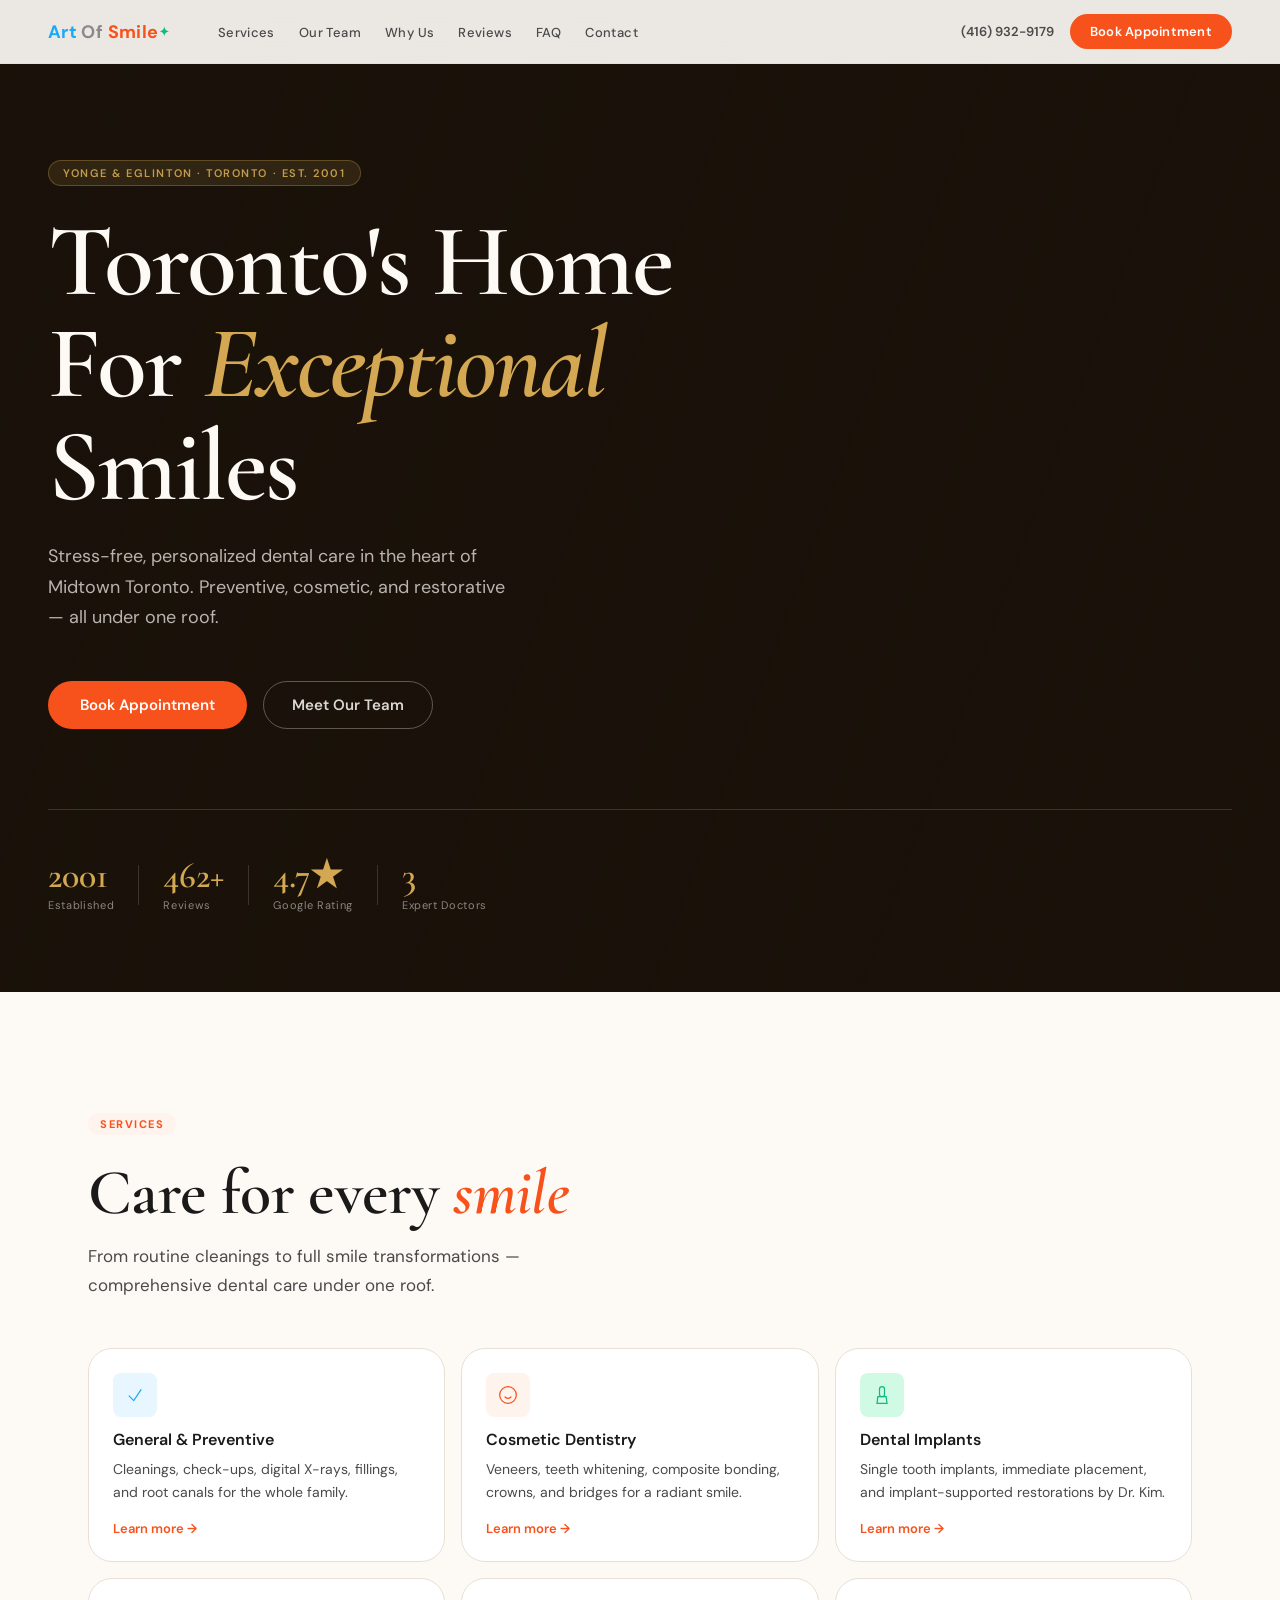
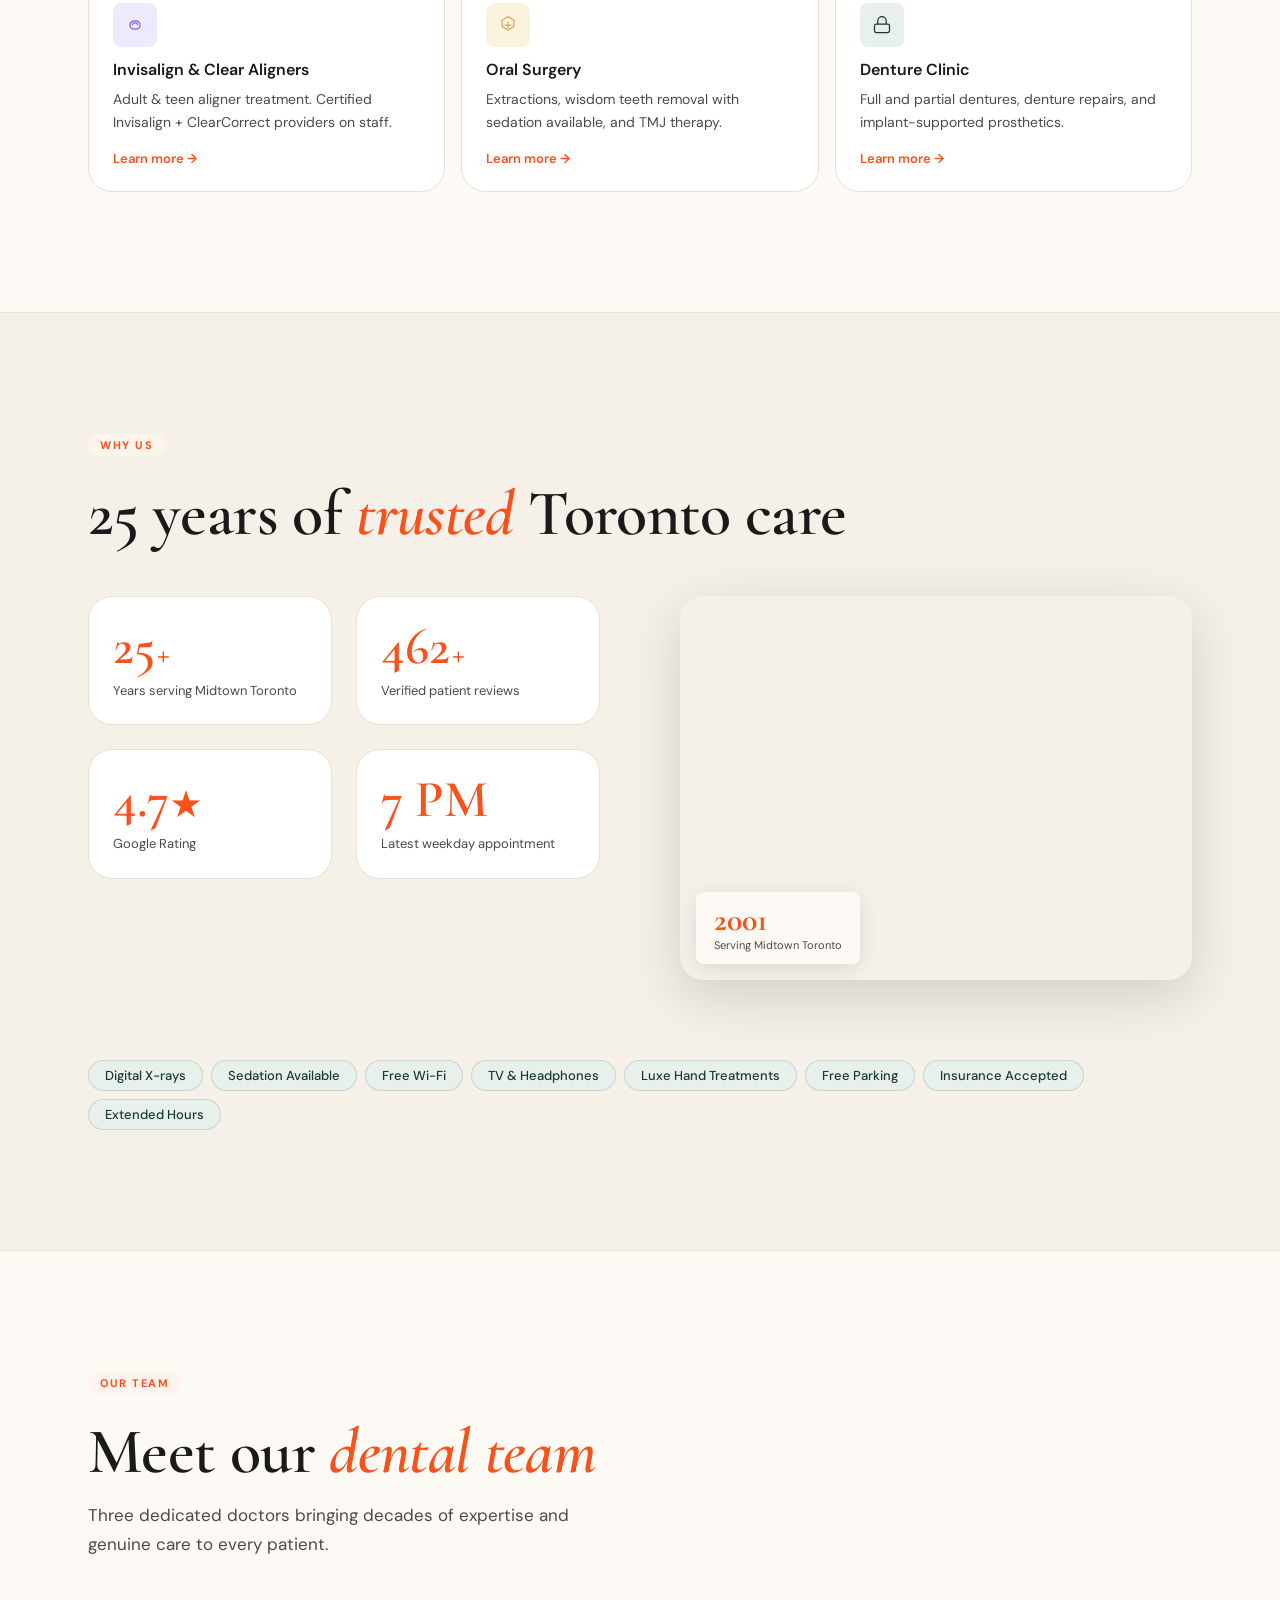
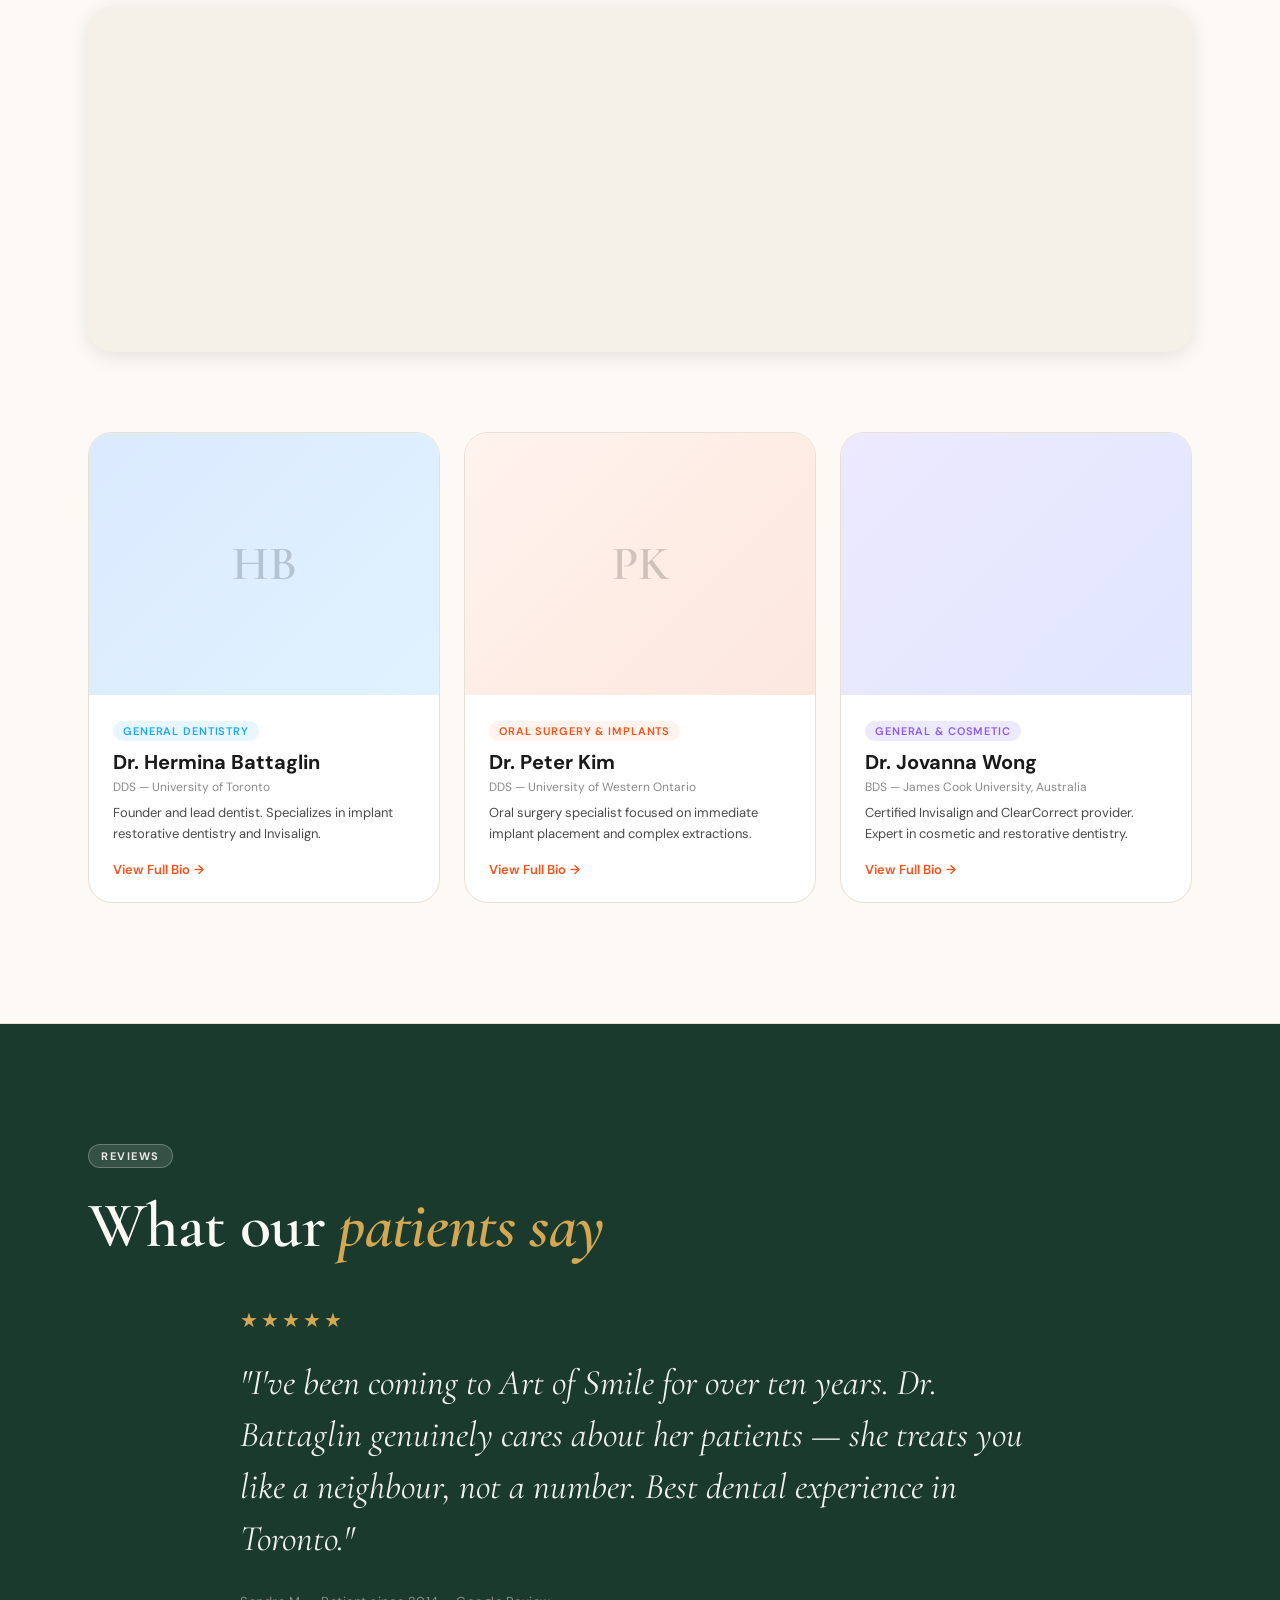
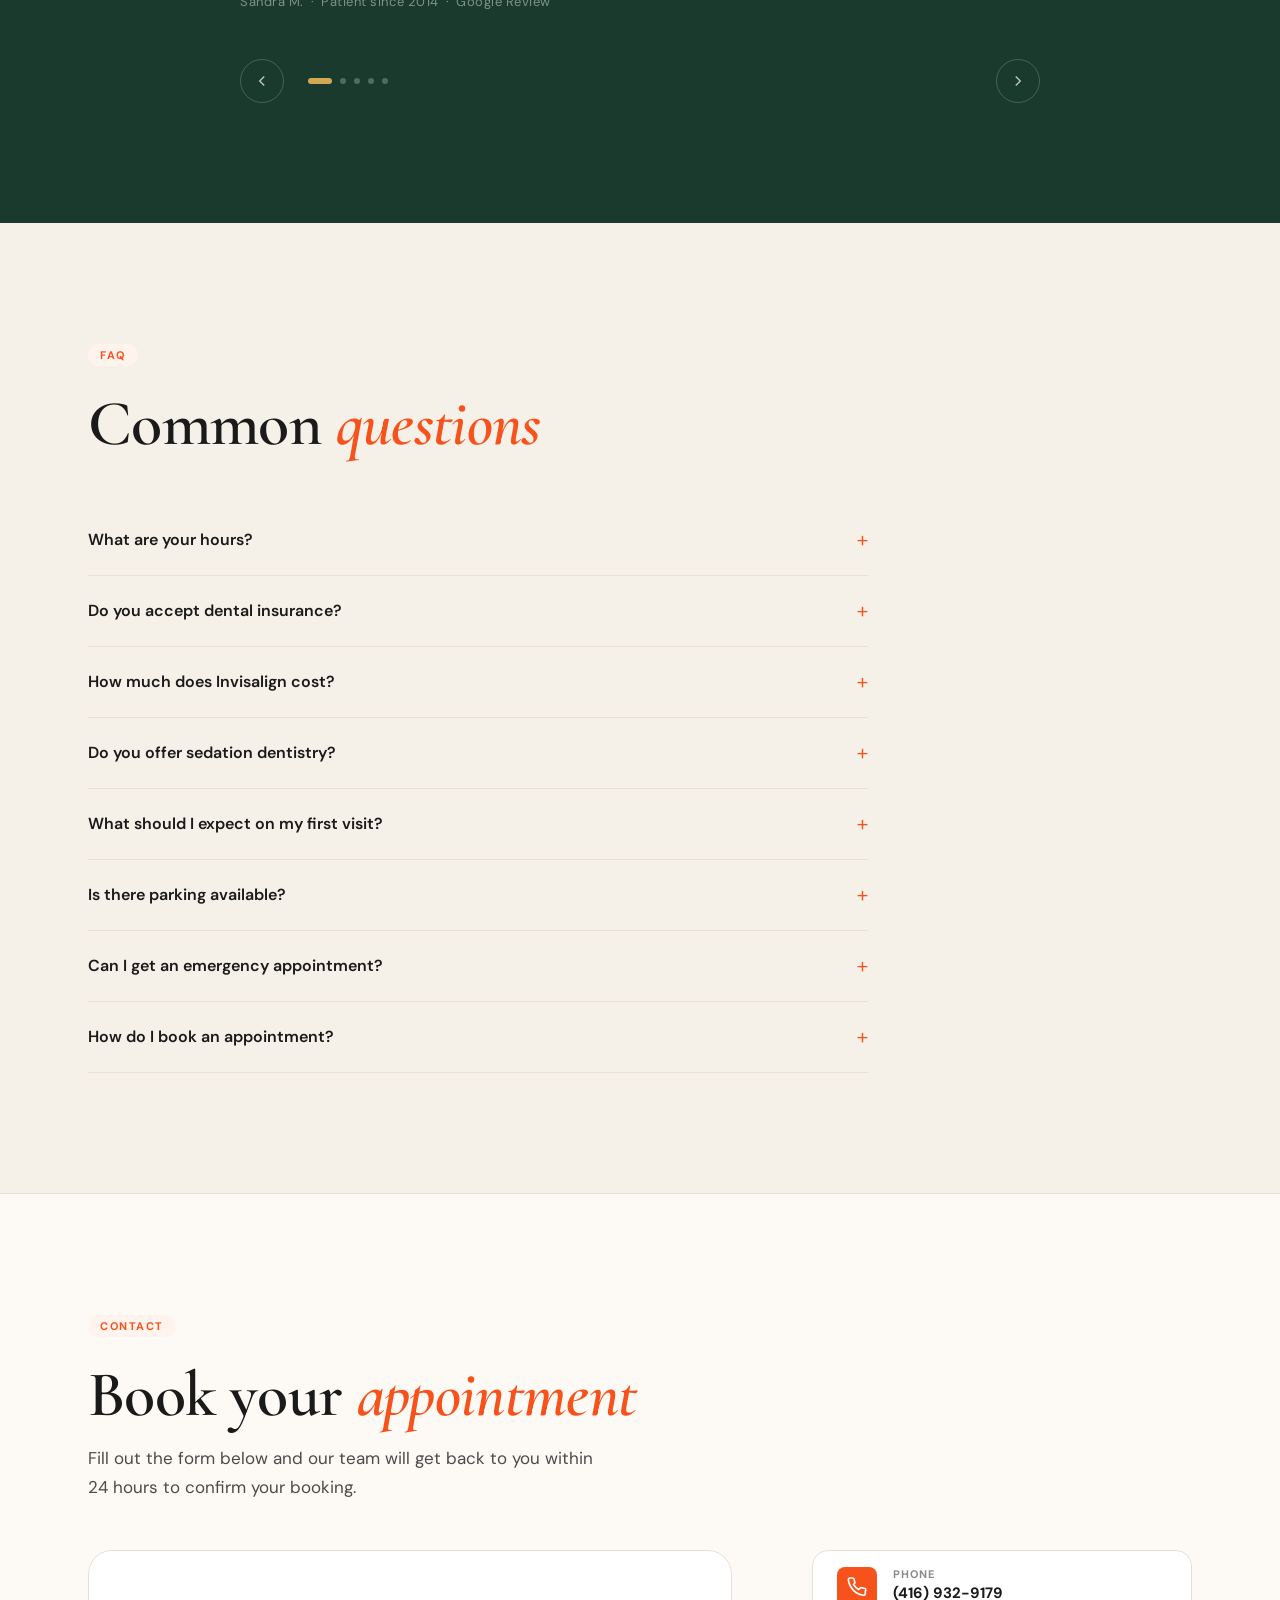
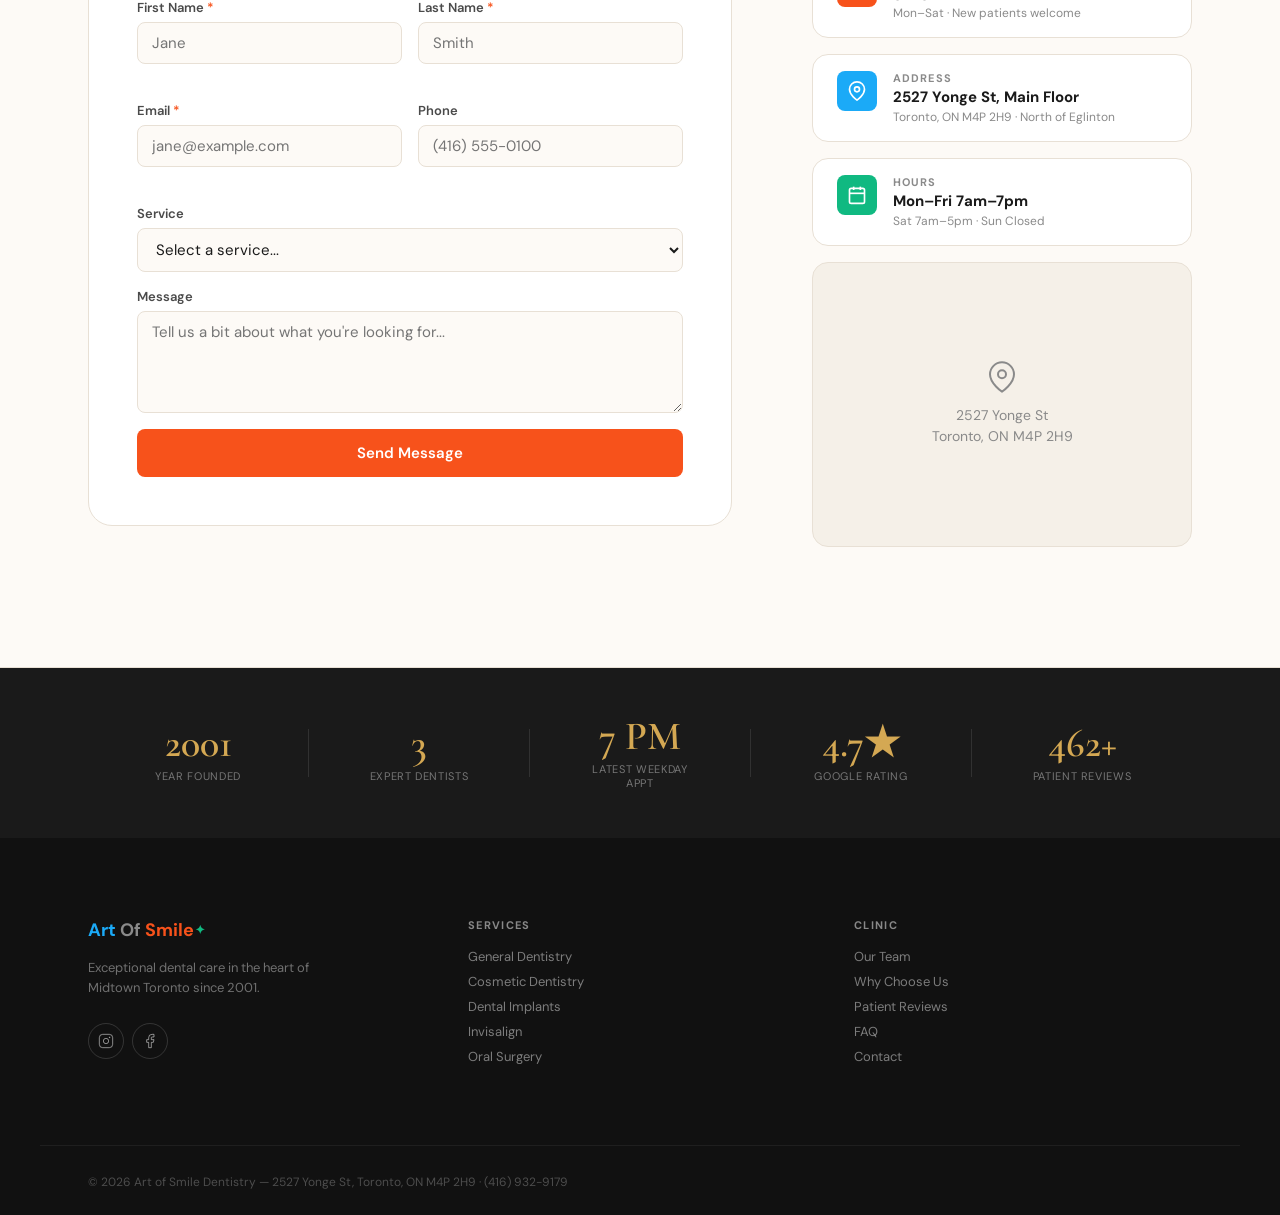
==== commit ef7da5ea: "Update weekday hours to Mon-Fri 7am-7pm (12 hrs/day)" ====
--- a/index.html
+++ b/index.html
@@ -304,7 +304,7 @@
       <div class="faq-list">
         <div class="faq-item reveal">
           <button class="faq-question">What are your hours?<span class="faq-icon">+</span></button>
-          <div class="faq-answer"><p>We're open Monday–Thursday 8am–7pm, Friday 8am–5pm, and Saturday 7am–5pm. We're closed on Sundays. Extended weekday hours until 7pm make it easy to book around your work schedule.</p></div>
+          <div class="faq-answer"><p>We're open Monday–Friday 7am–7pm (12 hours a day) and Saturday 7am–5pm. We're closed on Sundays. Our extended hours make it easy to book around your work schedule.</p></div>
         </div>
         <div class="faq-item reveal">
           <button class="faq-question">Do you accept dental insurance?<span class="faq-icon">+</span></button>
@@ -425,8 +425,8 @@
             </div>
             <div>
               <span class="cic-label">Hours</span>
-              <span class="cic-value">Mon–Thu 8am–7pm</span>
-              <span class="cic-sub">Fri 8am–5pm · Sat 7am–5pm · Sun Closed</span>
+              <span class="cic-value">Mon–Fri 7am–7pm</span>
+              <span class="cic-sub">Sat 7am–5pm · Sun Closed</span>
             </div>
           </div>
           <div class="map-placeholder">
